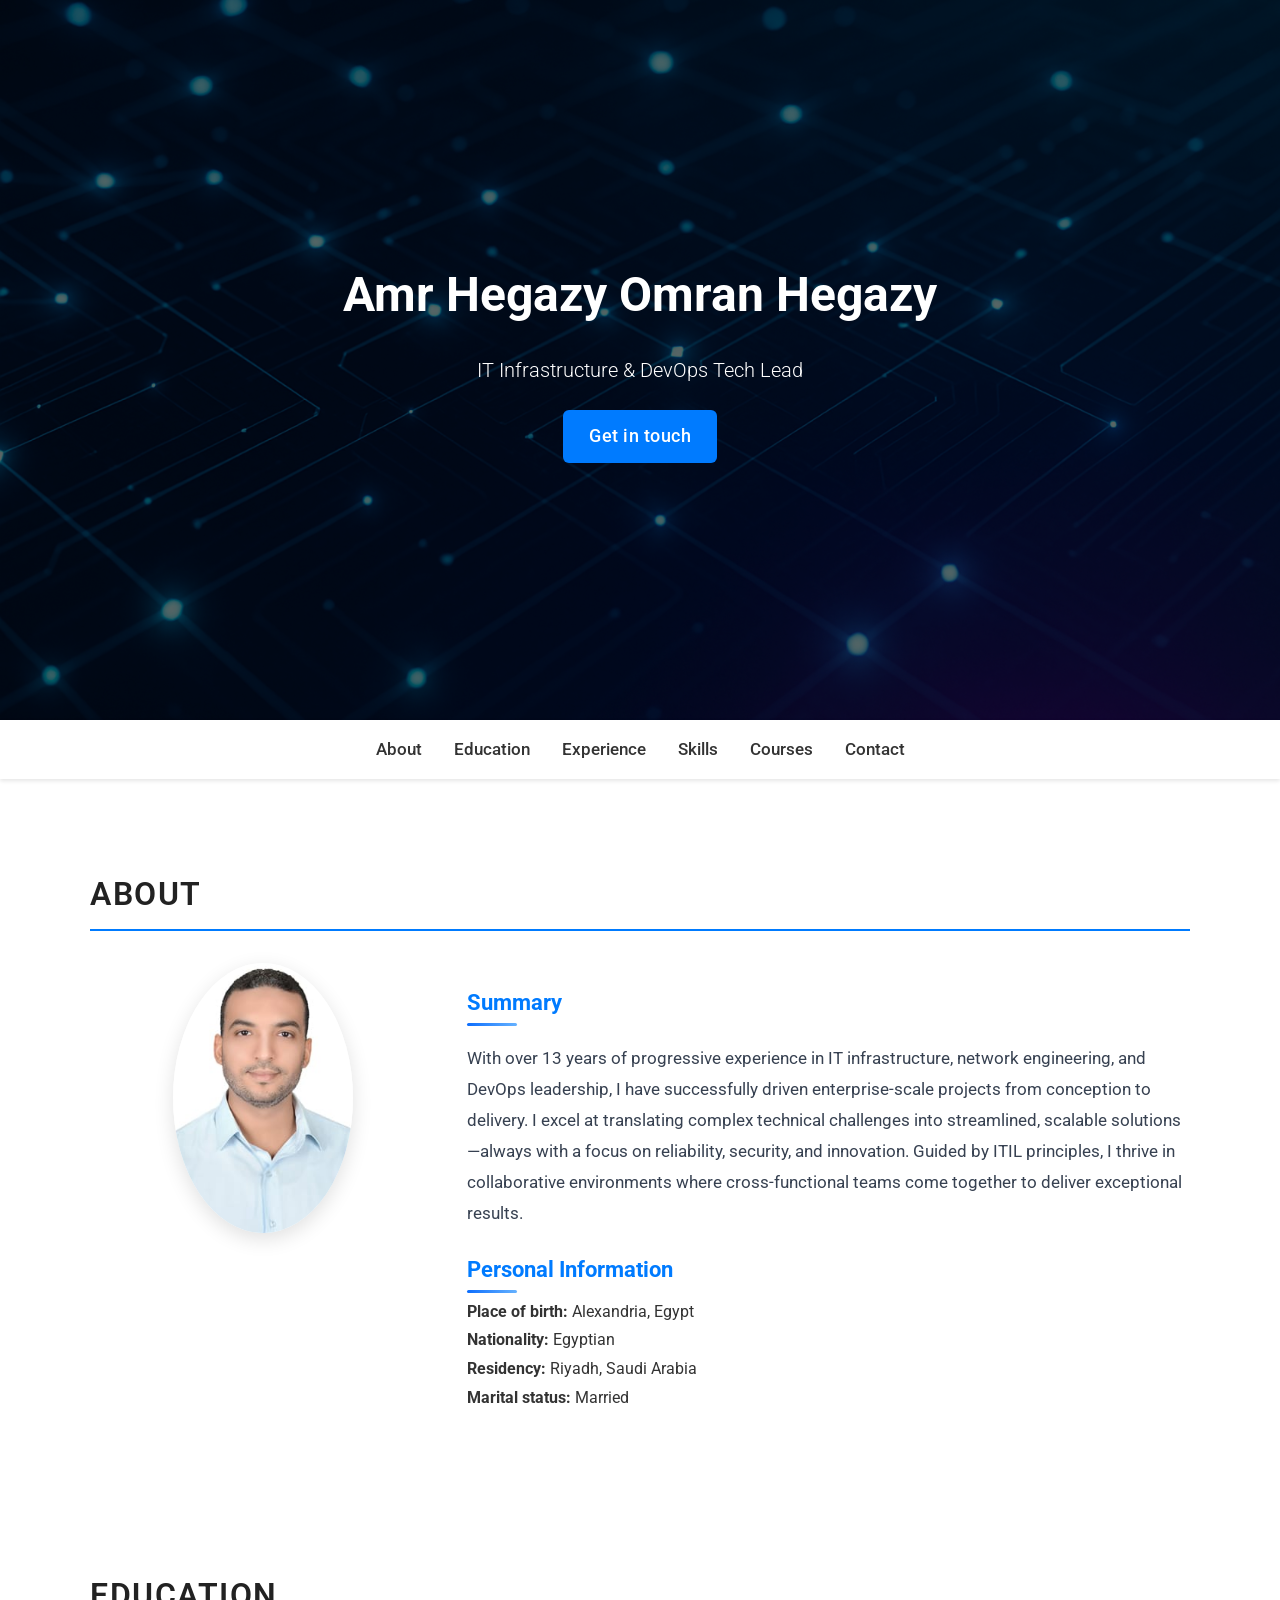
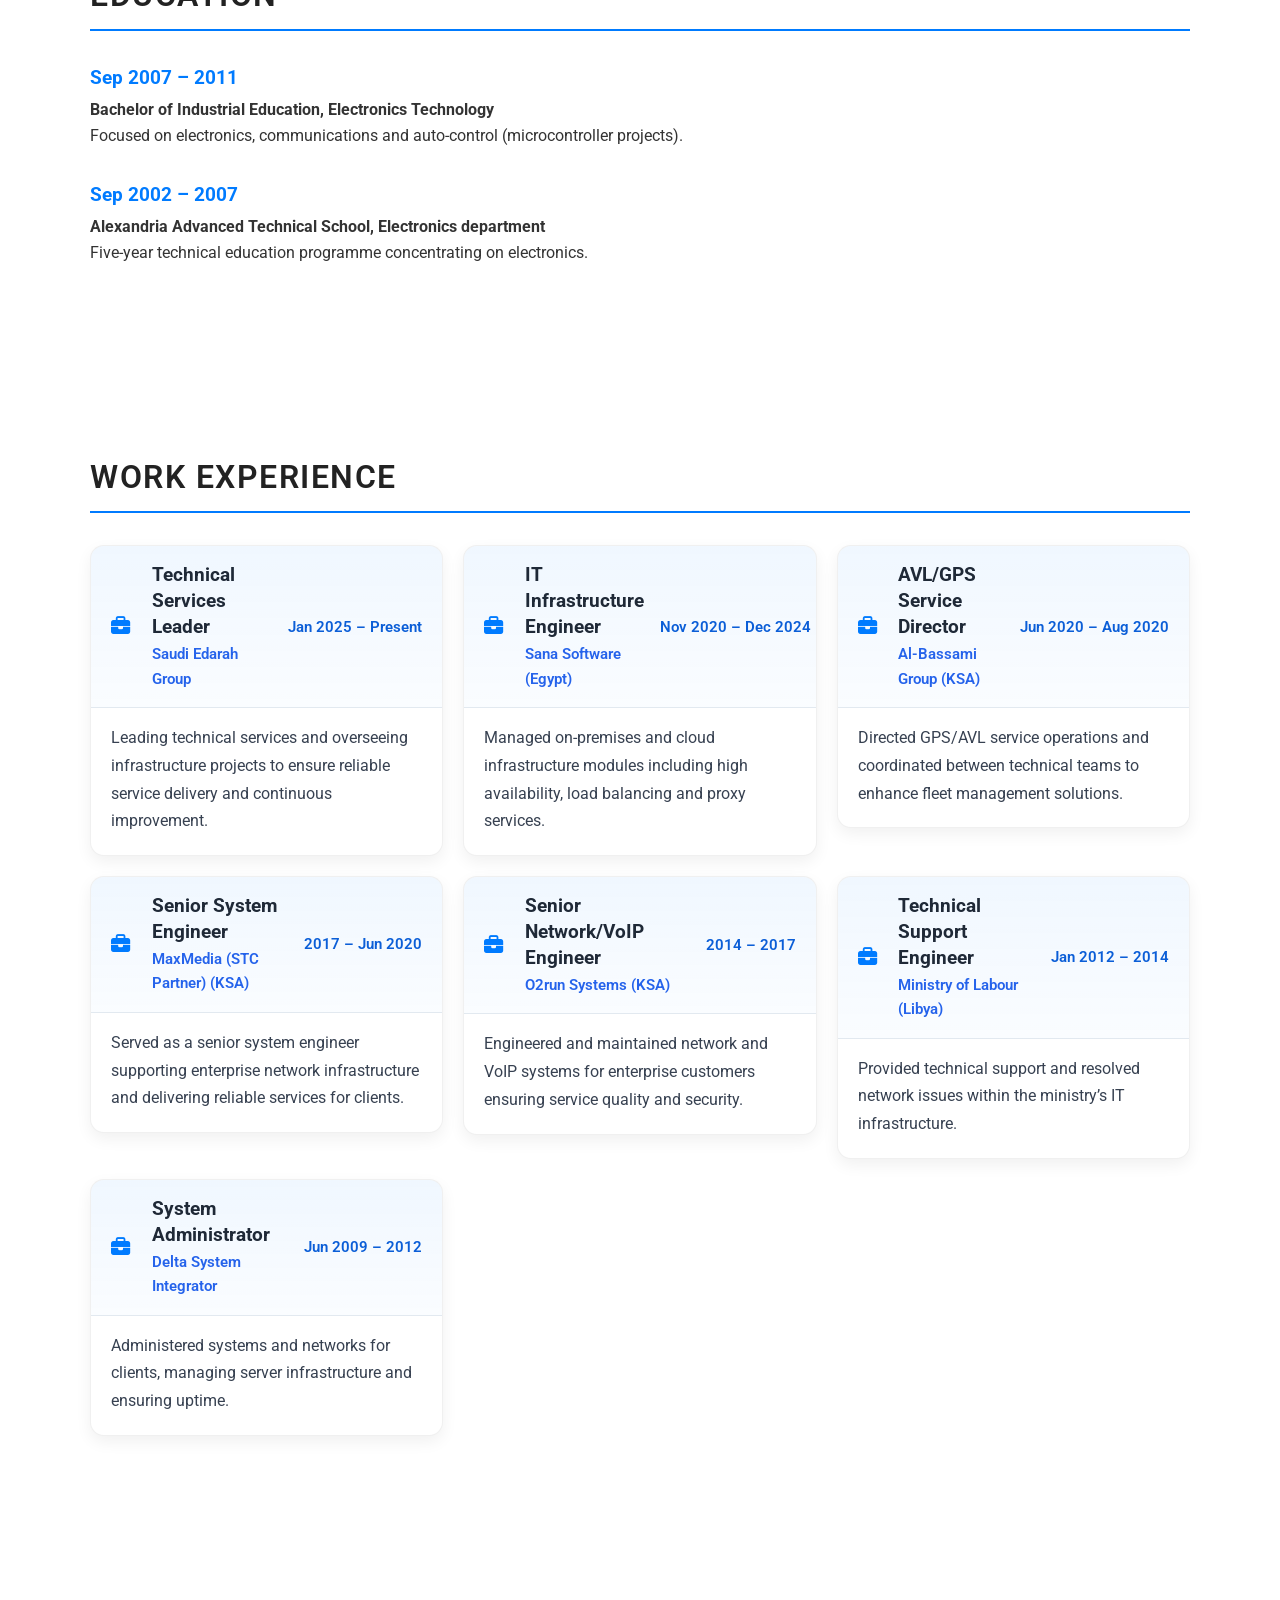
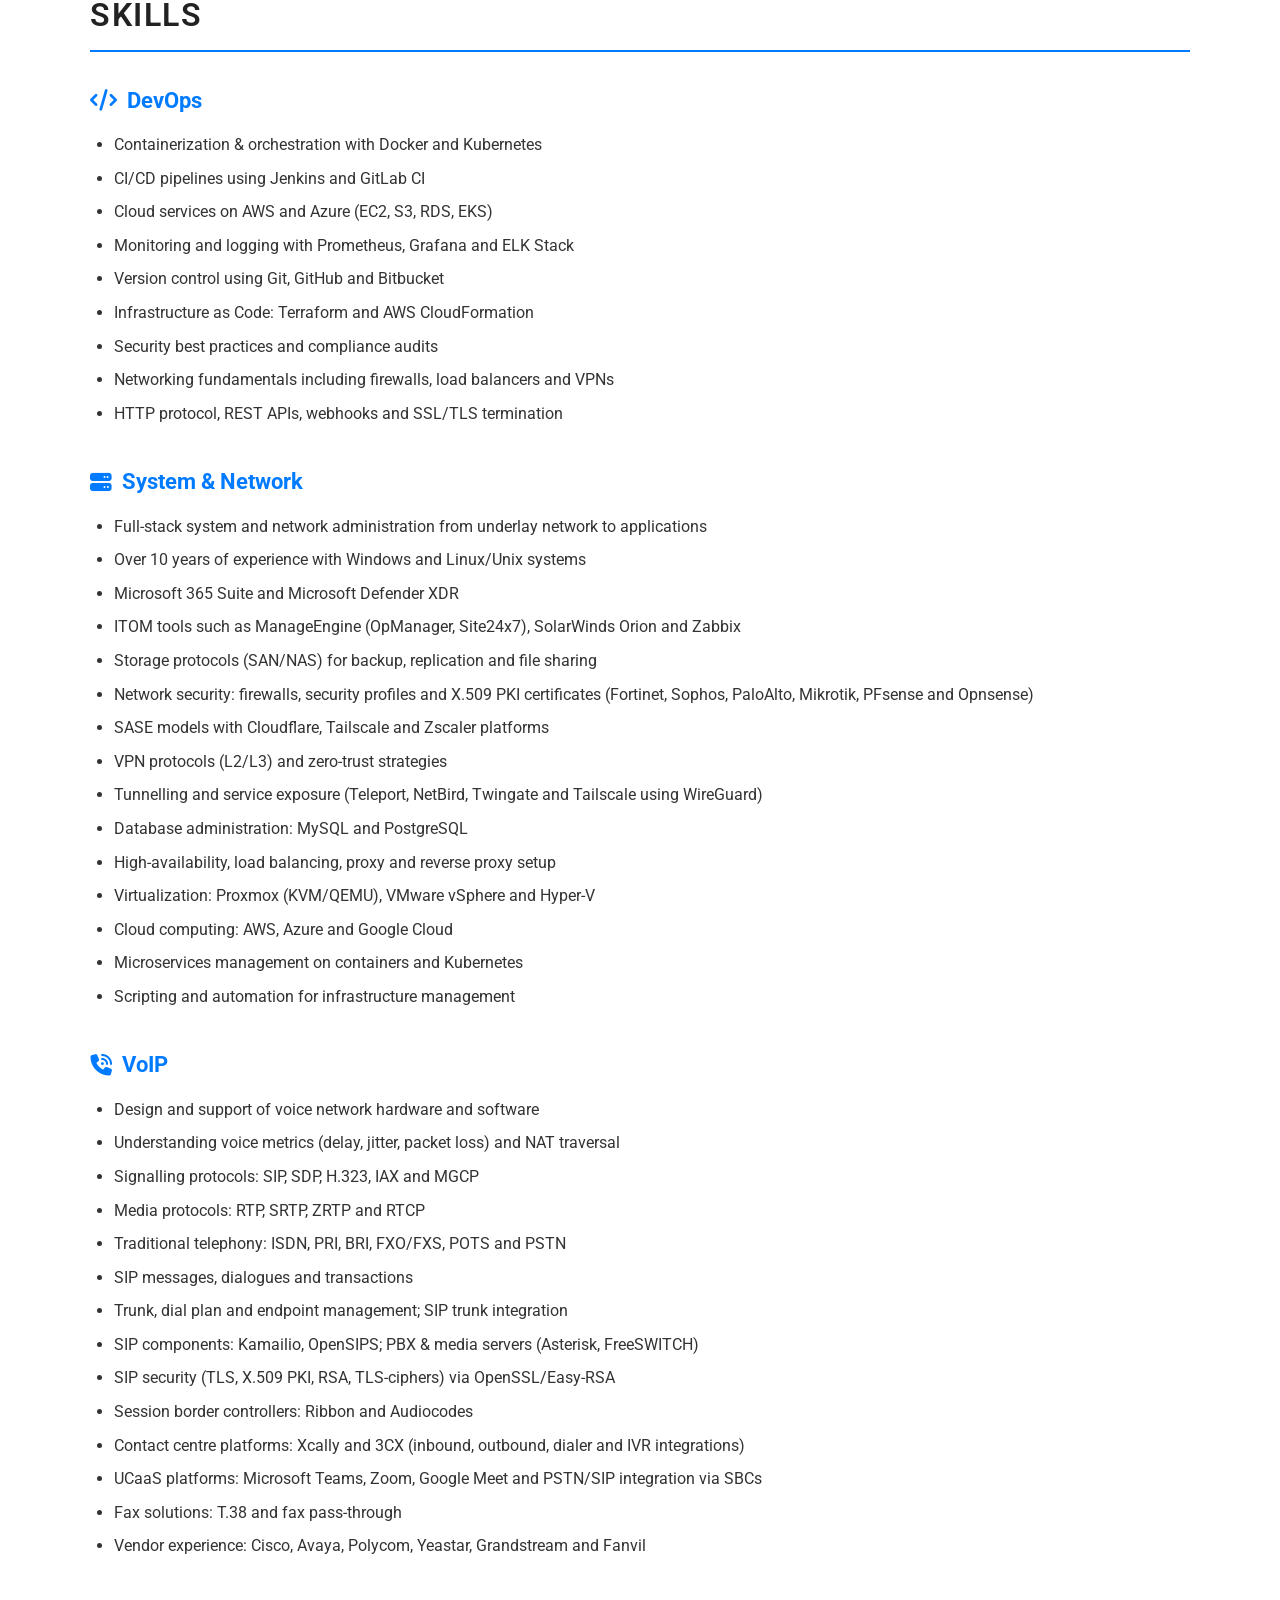
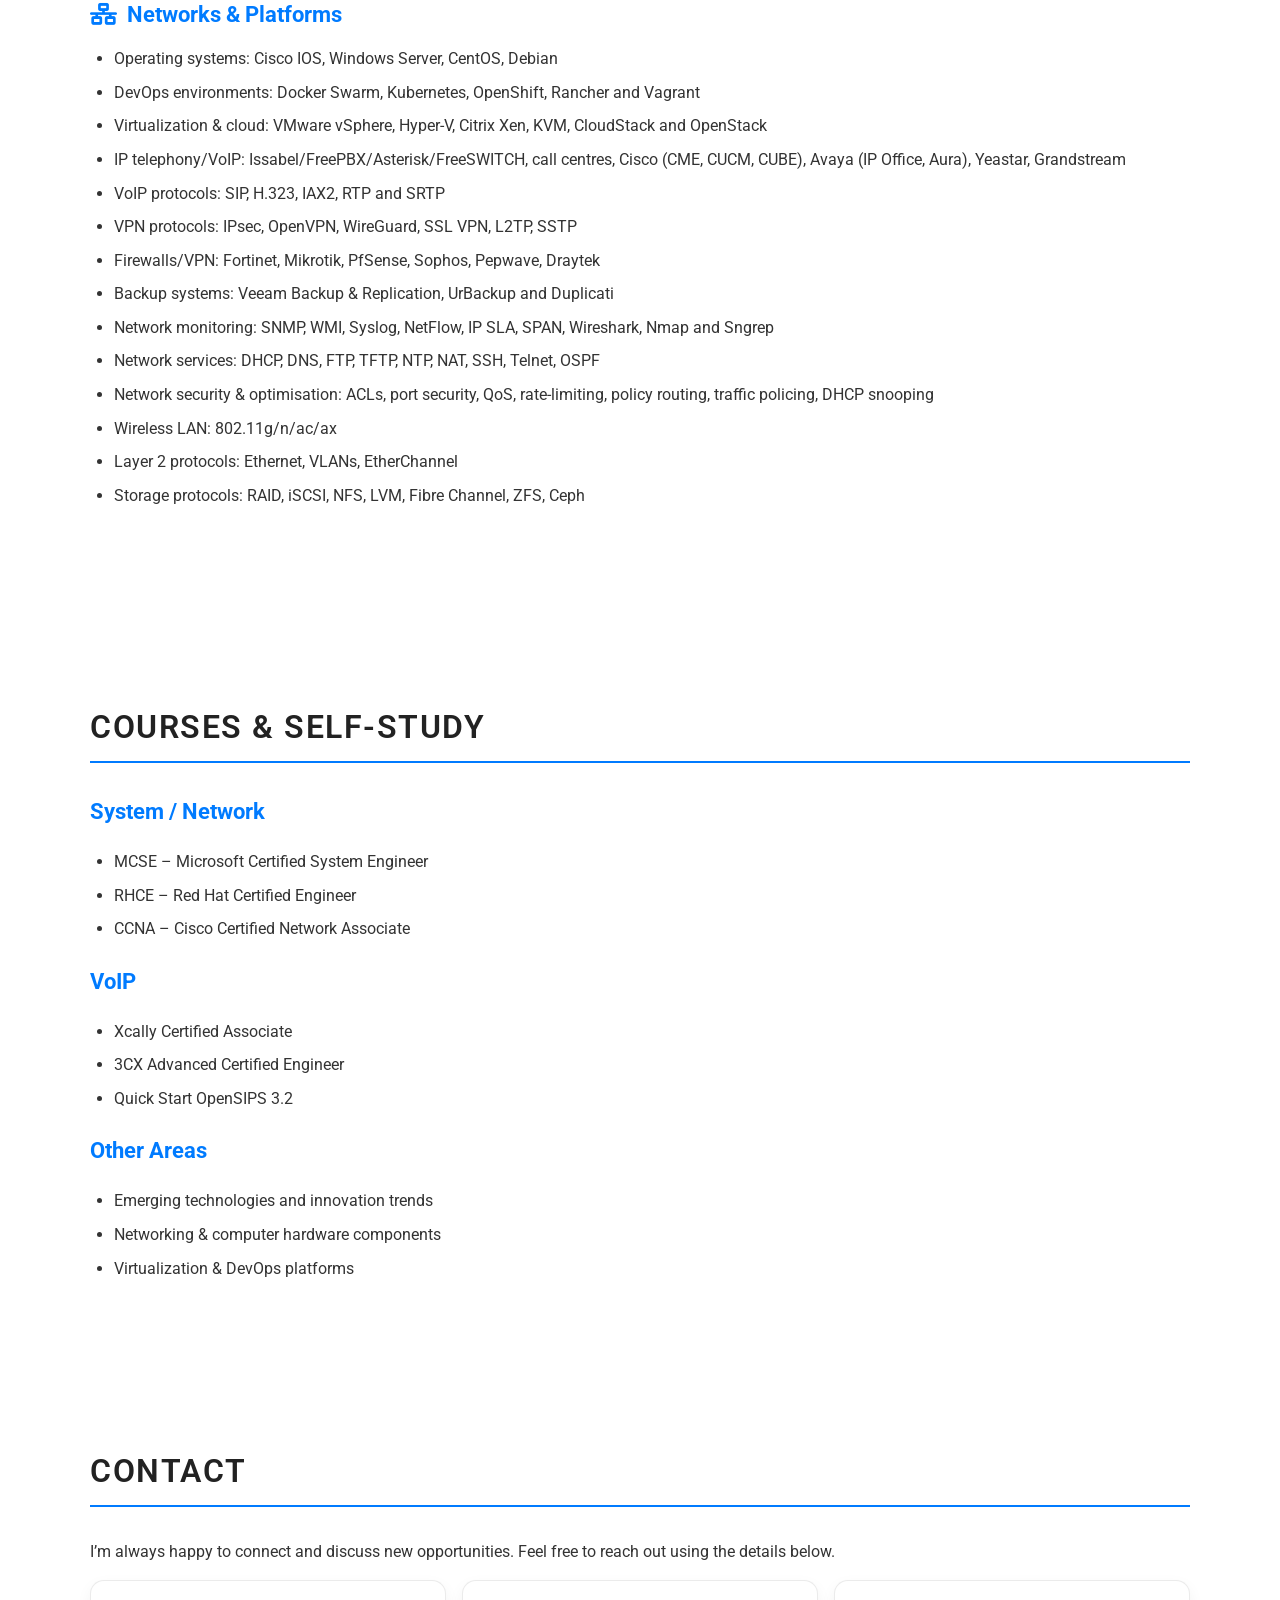
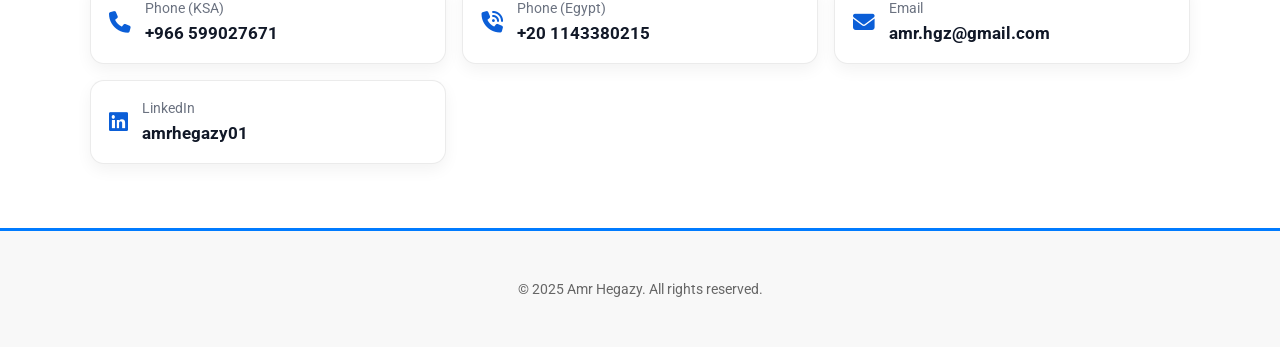
==== index.html @ 90049f01 "Add files via upload" ====
<!DOCTYPE html>

<html lang="en">
<head>
<meta charset="utf-8"/>
<meta content="width=device-width, initial-scale=1.0" name="viewport"/>
<!--
      This website was automatically generated from a CV.
      It attempts to present the same information in a clean, modern layout
      without removing any content. Feel free to adjust the CSS to suit
      your personal taste or brand colours.
    -->
<title>Amr Hegazy</title>
<!-- Google Fonts (optional) -->
<link href="https://fonts.googleapis.com/css2?family=Roboto:wght@300;400;500;700&amp;display=swap" rel="stylesheet"/>
<!-- Font Awesome icons -->
<link crossorigin="anonymous" href="https://cdnjs.cloudflare.com/ajax/libs/font-awesome/6.4.0/css/all.min.css" integrity="sha512-ku/++YnWw1Gf9UZcMFM8zXkOdkN9WA+ksu/jfyTPzXBMPBb5VkEPTwxctb50ftNynxtS1fJstvje0tTeV6jNkg==" referrerpolicy="no-referrer" rel="stylesheet"/>
<link href="css/style.css" rel="stylesheet"/>
<!-- Inline styles are included here for environments where external
         resources may not load correctly when opening the file directly in a
         browser. The styles are also provided in css/style.css so you can
         edit them separately. -->
<style>
/* Base Styles */
body {
  margin: 0;
  font-family: 'Roboto', sans-serif;
  line-height: 1.6;
  color: #333;
  background-color: #fff;
}

a {
  color: #007bff;
  text-decoration: none;
}

a:hover {
  text-decoration: underline;
}

/* Hero Section */
.hero {
  position: relative;
  height: 80vh;
  background-image: url('images/hero.png');
  background-size: cover;
  background-position: center;
  display: flex;
  align-items: center;
  justify-content: center;
  text-align: center;
  color: #fff;
}

.hero .overlay {
  position: absolute;
  top: 0;
  left: 0;
  width: 100%;
  height: 100%;
  background: rgba(0, 0, 0, 0.6);
  z-index: 1;
}

.hero-content {
  position: relative;
  z-index: 2;
  padding: 0 1rem;
}

.hero-content h1 {
  font-size: 3rem;
  margin: 0 0 0.5rem;
  font-weight: 700;
}

.hero-content .subtitle {
  font-size: 1.25rem;
  margin-bottom: 1.5rem;
  font-weight: 300;
}

.btn {
  display: inline-block;
  background-color: #007bff;
  color: #fff;
  padding: 0.8rem 1.6rem;
  border-radius: 4px;
  text-decoration: none;
  font-weight: 500;
  transition: background 0.3s ease;
}

.btn:hover {
  background-color: #0062cc;
}

/* Navigation Bar */
.navbar {
  position: sticky;
  top: 0;
  width: 100%;
  background-color: #fff;
  box-shadow: 0 2px 4px rgba(0, 0, 0, 0.1);
  z-index: 100;
}

.navbar ul {
  margin: 0;
  padding: 0;
  list-style: none;
  display: flex;
  justify-content: center;
}

.navbar li {
  margin: 0 1rem;
}

.navbar a {
  display: block;
  padding: 1rem 0;
  color: #333;
  font-weight: 500;
  transition: color 0.2s ease;
}

.navbar a:hover {
  color: #007bff;
}

/* Section Styling */
section {
  padding: 4rem 2rem;
  max-width: 1100px;
  margin: 0 auto;
}

section h2 {
  font-size: 2rem;
  margin-bottom: 1.5rem;
  font-weight: 600;
  color: #222;
}

/* About Section */
.about-grid {
  display: flex;
  flex-wrap: wrap;
  gap: 2rem;
}

.summary,
.personal-info {
  flex: 1;
  min-width: 260px;
}

.summary h3,
.personal-info h3 {
  font-size: 1.4rem;
  margin-bottom: 0.5rem;
  color: #007bff;
}

.info-list {
  list-style: none;
  padding: 0;
  margin: 0;
}

.info-list li {
  margin-bottom: 0.4rem;
  line-height: 1.4;
}

/* Education Section */
.education-entry {
  margin-bottom: 2rem;
}

.education-entry h3 {
  margin: 0;
  color: #007bff;
  font-size: 1.2rem;
}

.education-entry p {
  margin: 0.2rem 0 0;
}

/* Timeline Styling */
.timeline {
  position: relative;
  padding-left: 2.5rem;
}

.timeline::before {
  content: '';
  position: absolute;
  left: 1rem;
  top: 0;
  width: 2px;
  height: 100%;
  background-color: #007bff;
}

.timeline-item {
  position: relative;
  margin-bottom: 2.5rem;
  padding-left: 1.5rem;
}

.timeline-item::before {
  content: '';
  position: absolute;
  left: 0.5rem;
  top: 0.4rem;
  width: 0.8rem;
  height: 0.8rem;
  background-color: #fff;
  border: 2px solid #007bff;
  border-radius: 50%;
}

.timeline-item .date {
  font-weight: 600;
  color: #007bff;
  display: block;
  margin-bottom: 0.3rem;
}

.timeline-item h4 {
  margin: 0 0 0.2rem;
  font-size: 1.2rem;
  font-weight: 600;
}

.timeline-item p {
  margin: 0;
  font-size: 0.95rem;
  line-height: 1.5;
}

/* Skills Section */
.skill-category {
  margin-bottom: 2.5rem;
}

.skill-category h3 {
  font-size: 1.35rem;
  color: #007bff;
  margin-bottom: 0.5rem;
  display: flex;
  align-items: center;
}

.skill-category h3 i {
  margin-right: 0.6rem;
}

.skill-category ul {
  list-style: disc;
  margin-left: 1.5rem;
  padding: 0;
}

.skill-category ul li {
  margin-bottom: 0.5rem;
  line-height: 1.4;
}

/* Courses Section */
.courses-list h3 {
  margin-top: 1.5rem;
  font-size: 1.35rem;
  color: #007bff;
}

.courses-list ul {
  list-style: disc;
  margin-left: 1.5rem;
  padding: 0;
  margin-bottom: 0;
}

.courses-list ul li {
  margin-bottom: 0.4rem;
  line-height: 1.4;
}

/* Contact Section */
.contact-list {
  list-style: none;
  padding: 0;
  margin: 1rem 0;
}

.contact-list li {
  margin-bottom: 0.7rem;
  font-size: 1.05rem;
  display: flex;
  align-items: center;
}

/* Contact icons */
.contact-list .icon {
  color: #007bff;
  margin-right: 0.6rem;
  font-size: 1.2rem;
}

.contact-list a {
  margin-right: 0.3rem;
}

/* Footer */
.footer {
  background-color: #f8f8f8;
  text-align: center;
  padding: 2rem 1rem;
  font-size: 0.9rem;
  color: #666;
}

/* Responsive Queries */
@media (max-width: 992px) {
  .hero-content h1 {
    font-size: 2.5rem;
  }
  .hero-content .subtitle {
    font-size: 1.1rem;
  }
}

@media (max-width: 768px) {
  .hero {
    height: 70vh;
  }
  .hero-content h1 {
    font-size: 2rem;
  }
  .hero-content .subtitle {
    font-size: 0.95rem;
  }
  .navbar ul {
    flex-wrap: wrap;
  }
  .navbar li {
    margin: 0.5rem;
  }
  section {
    padding: 3rem 1.5rem;
  }
  .timeline::before {
    left: 0.8rem;
  }
  .timeline-item {
    padding-left: 1rem;
  }
  .timeline-item::before {
    left: -0.2rem;
  }
}
    </style>
<style>
/* Enhanced Formatting */
section h2 {
    text-transform: uppercase;
    letter-spacing: 1.5px;
    border-bottom: 2px solid #007bff;
    padding-bottom: 0.5rem;
    margin-bottom: 2rem;
}

.timeline-item {
    background: #f9f9f9;
    padding: 1rem;
    border-radius: 8px;
    box-shadow: 0 2px 5px rgba(0,0,0,0.05);
}

.skill-category ul li,
.courses-list ul li {
    margin-bottom: 0.7rem;
}

.summary p {
    font-size: 1.05rem;
    line-height: 1.8;
}

.contact-list li {
    background: #f1f8ff;
    padding: 0.6rem;
    border-radius: 5px;
}

footer.footer {
    border-top: 3px solid #007bff;
}

.btn {
    font-size: 1.1rem;
    letter-spacing: 0.5px;
    border-radius: 6px;
}

.navbar a {
    font-size: 1.05rem;
}
</style><style>
/* ===== Work Experience: Redesigned ===== */
.exp-grid{
  display:grid;
  grid-template-columns: repeat(12, 1fr);
  gap: 1.25rem;
  align-items: start;
}
.exp-card{
  grid-column: span 12;
  background: #ffffff;
  border: 1px solid rgba(0,0,0,0.06);
  border-radius: 14px;
  box-shadow: 0 6px 16px rgba(0,0,0,0.06);
  overflow: hidden;
  transition: transform .2s ease, box-shadow .2s ease, border-color .2s ease;
}
.exp-card:hover{
  transform: translateY(-2px);
  box-shadow: 0 10px 22px rgba(0,0,0,0.08);
  border-color: rgba(0,123,255,0.35);
}
.exp-header{
  display:flex;
  align-items:center;
  justify-content: space-between;
  padding: 1rem 1.25rem;
  background: linear-gradient(180deg, rgba(0,123,255,0.06), rgba(0,123,255,0.02));
  border-bottom: 1px solid rgba(0,0,0,0.06);
}
.exp-icon{
  margin-right: .85rem;
  font-size: 1.2rem;
  color: #007bff;
}
.exp-title-wrap{
  display:flex;
  flex-direction:column;
  gap:.15rem;
  flex:1;
  margin-left:.5rem;
}
.exp-title{
  margin:0;
  font-size: 1.2rem;
  line-height: 1.35;
  font-weight: 700;
  color:#1f2937;
}
.exp-company{
  font-size:.95rem;
  color:#2563eb;
  font-weight:600;
}
.exp-date{
  font-size:.95rem;
  font-weight:600;
  color:#0b5ed7;
  white-space: nowrap;
  margin-left: 1rem;
}
.exp-body{
  padding: 1rem 1.25rem 1.25rem;
}
.exp-body p{
  margin:0;
  color:#374151;
  line-height:1.7;
  font-size: 1.02rem;
}

/* Responsive layout */
@media (min-width: 720px){
  .exp-card{ grid-column: span 6; }
}
@media (min-width: 1100px){
  .exp-card{ grid-column: span 4; }
}
</style><style>
/* ===== Contact: Enhanced ===== */
.contact-grid{
  display:grid;
  grid-template-columns: repeat(12, 1fr);
  gap: 1rem;
  margin-top: 1rem;
}
.contact-card{
  grid-column: span 12;
  display:flex;
  align-items:center;
  gap: .9rem;
  padding: 1rem 1.1rem;
  background:#ffffff;
  border:1px solid rgba(0,0,0,0.08);
  border-radius: 14px;
  text-decoration:none;
  box-shadow: 0 6px 16px rgba(0,0,0,0.05);
  transition: transform .15s ease, box-shadow .15s ease, border-color .15s ease;
}
.contact-card:hover{
  transform: translateY(-2px);
  border-color: rgba(0,123,255,0.35);
  box-shadow: 0 10px 24px rgba(0,0,0,0.08);
}
.contact-icon{
  font-size: 1.35rem;
  color:#0b5ed7;
}
.contact-meta .label{
  font-size:.9rem;
  color:#6b7280;
}
.contact-meta .value{
  font-weight:700;
  font-size:1.05rem;
  color:#111827;
}
.contact-actions{
  display:flex;
  flex-wrap:wrap;
  gap:.6rem;
  margin-top: 1rem;
}
.btn.outline{
  background:#fff;
  color:#0b5ed7;
  border: 1px solid #0b5ed7;
}
.toast{
  position: fixed;
  left: 50%;
  bottom: 24px;
  transform: translateX(-50%) translateY(20px);
  background: #111827;
  color:#fff;
  padding: .6rem .9rem;
  border-radius: 10px;
  font-size: .95rem;
  opacity: 0;
  pointer-events: none;
  transition: opacity .2s ease, transform .2s ease;
  box-shadow: 0 10px 30px rgba(0,0,0,0.25);
  z-index: 1000;
}
.toast.show{
  opacity: 1;
  transform: translateX(-50%) translateY(0);
}
@media (min-width: 720px){
  .contact-card{ grid-column: span 6; }
}
@media (min-width: 1100px){
  .contact-card{ grid-column: span 4; }
}
</style><style>
/* ===== About: Enhanced ===== */
#about .about-grid{
  display: grid;
  grid-template-columns: repeat(12, 1fr);
  gap: 2rem;
  align-items: start;
}
#about .about-photo{
  grid-column: span 12;
  max-width: 280px;
  width: 100%;
  border-radius: 50%;
  box-shadow: 0 8px 24px rgba(0,0,0,0.1);
  justify-self: center;
}
#about .summary{
  grid-column: span 12;
}
#about .personal-info{
  grid-column: span 12;
}
#about .summary p{
  font-size: 1.08rem;
  line-height: 1.8;
  color: #374151;
}
#about h3{
  position: relative;
  padding-bottom: 0.3rem;
}
#about h3::after{
  content: '';
  position: absolute;
  left: 0;
  bottom: 0;
  width: 50px;
  height: 3px;
  background: linear-gradient(90deg, #0d6efd, #66b2ff);
  border-radius: 2px;
}
@media(min-width: 768px){
  #about .about-photo{ grid-column: span 4; }
  #about .summary{ grid-column: span 8; }
  #about .personal-info{ grid-column: span 8; }
}
</style><style>
#about .about-photo {
    max-width: 180px;
    width: 100%;
    height: auto;
    border-radius: 50%;
    box-shadow: 0 6px 20px rgba(0,0,0,0.12);
    justify-self: center;
}
</style></head>
  <!-- Responsive override styles for mobile devices -->
  <style>
    @media (max-width: 600px) {
      /* Reduce hero height and scale typography */
      .hero {
        height: 60vh;
      }
      .hero-content h1 {
        font-size: 2rem;
      }
      .hero-content .subtitle {
        font-size: 1rem;
      }
      /* Allow navigation items to wrap */
      .navbar ul {
        flex-wrap: wrap;
      }
      .navbar li {
        margin: 0.5rem;
      }
      /* Compact section padding */
      section {
        padding: 2rem 1rem;
      }
      /* Stack work experience cards */
      .exp-grid {
        grid-template-columns: 1fr;
      }
      /* Stack contact card content */
      .contact-card {
        flex-direction: column;
        align-items: flex-start;
        gap: 0.5rem;
      }
      .contact-meta .value {
        font-size: 1rem;
      }
      /* Smaller about photo */
      #about .about-photo {
        max-width: 140px;
        margin-bottom: 1rem;
      }
    }
  </style>
</head>
<body>
<header class="hero">
<div class="overlay"></div>
<div class="hero-content">
<h1>Amr Hegazy Omran Hegazy</h1>
<p class="subtitle">
          IT Infrastructure &amp; DevOps Tech Lead
        </p>
<a class="btn" href="#contact">Get in touch</a>
</div>
</header>
<nav class="navbar">
<ul>
<li><a href="#about">About</a></li>
<li><a href="#education">Education</a></li>
<li><a href="#experience">Experience</a></li>
<li><a href="#skills">Skills</a></li>
<li><a href="#courses">Courses</a></li>
<li><a href="#contact">Contact</a></li>
</ul>
</nav>
<!-- About Section -->
<section id="about">
<h2>About</h2>
<div class="about-grid"><img alt="Amr Hegazy portrait" class="about-photo" src="images/profile.jpg"/>
<div class="summary">
<h3>Summary</h3>
<p>With over 13 years of progressive experience in IT infrastructure, network engineering, and DevOps leadership, I have successfully driven enterprise-scale projects from conception to delivery. I excel at translating complex technical challenges into streamlined, scalable solutions—always with a focus on reliability, security, and innovation. Guided by ITIL principles, I thrive in collaborative environments where cross-functional teams come together to deliver exceptional results.</p>
<div class="personal-info">
<h3>Personal Information</h3>
<ul class="info-list">
<li><strong>Place of birth:</strong> Alexandria, Egypt</li>
<li><strong>Nationality:</strong> Egyptian</li>
<li><strong>Residency:</strong> Riyadh, Saudi Arabia</li>
<li><strong>Marital status:</strong> Married</li>
</ul>
</div></div>

</div>
</section>
<!-- Education Section -->
<section id="education">
<h2>Education</h2>
<div class="education-entry">
<h3>Sep 2007 – 2011</h3>
<p>
<strong>Bachelor of Industrial Education, Electronics Technology</strong><br/>
          Focused on electronics, communications and auto‑control
          (microcontroller projects).
        </p>
</div>
<div class="education-entry">
<h3>Sep 2002 – 2007</h3>
<p>
<strong>Alexandria Advanced Technical School, Electronics department</strong><br/>
          Five‑year technical education programme concentrating on
          electronics.
        </p>
</div>
</section>
<!-- Experience Section -->
<section id="experience">
<h2>Work Experience</h2>
<div class="exp-grid"><article class="exp-card"><header class="exp-header"><i class="fa-solid fa-briefcase exp-icon"></i><div class="exp-title-wrap"><h3 class="exp-title">Technical Services Leader</h3><div class="exp-company">Saudi Edarah Group</div></div><span class="exp-date">Jan 2025 – Present</span></header><div class="exp-body"><p>Leading technical services and overseeing infrastructure
            projects to ensure reliable service delivery and continuous
            improvement.</p></div></article><article class="exp-card"><header class="exp-header"><i class="fa-solid fa-briefcase exp-icon"></i><div class="exp-title-wrap"><h3 class="exp-title">IT Infrastructure Engineer</h3><div class="exp-company">Sana Software (Egypt)</div></div><span class="exp-date">Nov 2020 – Dec 2024</span></header><div class="exp-body"><p>Managed on‑premises and cloud infrastructure modules including
            high availability, load balancing and proxy services.</p></div></article><article class="exp-card"><header class="exp-header"><i class="fa-solid fa-briefcase exp-icon"></i><div class="exp-title-wrap"><h3 class="exp-title">AVL/GPS Service Director</h3><div class="exp-company">Al‑Bassami Group (KSA)</div></div><span class="exp-date">Jun 2020 – Aug 2020</span></header><div class="exp-body"><p>Directed GPS/AVL service operations and coordinated between
            technical teams to enhance fleet management solutions.</p></div></article><article class="exp-card"><header class="exp-header"><i class="fa-solid fa-briefcase exp-icon"></i><div class="exp-title-wrap"><h3 class="exp-title">Senior System Engineer</h3><div class="exp-company">MaxMedia (STC Partner) (KSA)</div></div><span class="exp-date">2017 – Jun 2020</span></header><div class="exp-body"><p>Served as a senior system engineer supporting enterprise
            network infrastructure and delivering reliable services for
            clients.</p></div></article><article class="exp-card"><header class="exp-header"><i class="fa-solid fa-briefcase exp-icon"></i><div class="exp-title-wrap"><h3 class="exp-title">Senior Network/VoIP Engineer</h3><div class="exp-company">O2run Systems (KSA)</div></div><span class="exp-date">2014 – 2017</span></header><div class="exp-body"><p>Engineered and maintained network and VoIP systems for
            enterprise customers ensuring service quality and security.</p></div></article><article class="exp-card"><header class="exp-header"><i class="fa-solid fa-briefcase exp-icon"></i><div class="exp-title-wrap"><h3 class="exp-title">Technical Support Engineer</h3><div class="exp-company">Ministry of Labour (Libya)</div></div><span class="exp-date">Jan 2012 – 2014</span></header><div class="exp-body"><p>Provided technical support and resolved network issues within
            the ministry’s IT infrastructure.</p></div></article><article class="exp-card"><header class="exp-header"><i class="fa-solid fa-briefcase exp-icon"></i><div class="exp-title-wrap"><h3 class="exp-title">System Administrator</h3><div class="exp-company">Delta System Integrator</div></div><span class="exp-date">Jun 2009 – 2012</span></header><div class="exp-body"><p>Administered systems and networks for clients, managing server
            infrastructure and ensuring uptime.</p></div></article></div>
</section>
<!-- Skills Section -->
<section id="skills">
<h2>Skills</h2>
<div class="skill-category">
<h3><i class="fas fa-code"></i> DevOps</h3>
<ul>
<li>Containerization &amp; orchestration with Docker and Kubernetes</li>
<li>CI/CD pipelines using Jenkins and GitLab CI</li>
<li>Cloud services on AWS and Azure (EC2, S3, RDS, EKS)</li>
<li>Monitoring and logging with Prometheus, Grafana and ELK Stack</li>
<li>Version control using Git, GitHub and Bitbucket</li>
<li>Infrastructure as Code: Terraform and AWS CloudFormation</li>
<li>Security best practices and compliance audits</li>
<li>Networking fundamentals including firewalls, load balancers and VPNs</li>
<li>HTTP protocol, REST APIs, webhooks and SSL/TLS termination</li>
</ul>
</div>
<div class="skill-category">
<h3><i class="fas fa-server"></i> System &amp; Network</h3>
<ul>
<li>Full‑stack system and network administration from underlay network to
            applications</li>
<li>Over 10 years of experience with Windows and Linux/Unix systems</li>
<li>Microsoft 365 Suite and Microsoft Defender XDR</li>
<li>ITOM tools such as ManageEngine (OpManager, Site24x7), SolarWinds
            Orion and Zabbix</li>
<li>Storage protocols (SAN/NAS) for backup, replication and file sharing</li>
<li>Network security: firewalls, security profiles and X.509 PKI certificates
            (Fortinet, Sophos, PaloAlto, Mikrotik, PFsense and Opnsense)</li>
<li>SASE models with Cloudflare, Tailscale and Zscaler platforms</li>
<li>VPN protocols (L2/L3) and zero‑trust strategies</li>
<li>Tunnelling and service exposure (Teleport, NetBird, Twingate and
            Tailscale using WireGuard)</li>
<li>Database administration: MySQL and PostgreSQL</li>
<li>High‑availability, load balancing, proxy and reverse proxy setup</li>
<li>Virtualization: Proxmox (KVM/QEMU), VMware vSphere and Hyper‑V</li>
<li>Cloud computing: AWS, Azure and Google Cloud</li>
<li>Microservices management on containers and Kubernetes</li>
<li>Scripting and automation for infrastructure management</li>
</ul>
</div>
<div class="skill-category">
<h3><i class="fas fa-phone-volume"></i> VoIP</h3>
<ul>
<li>Design and support of voice network hardware and software</li>
<li>Understanding voice metrics (delay, jitter, packet loss) and NAT
            traversal</li>
<li>Signalling protocols: SIP, SDP, H.323, IAX and MGCP</li>
<li>Media protocols: RTP, SRTP, ZRTP and RTCP</li>
<li>Traditional telephony: ISDN, PRI, BRI, FXO/FXS, POTS and PSTN</li>
<li>SIP messages, dialogues and transactions</li>
<li>Trunk, dial plan and endpoint management; SIP trunk integration</li>
<li>SIP components: Kamailio, OpenSIPS; PBX &amp; media servers (Asterisk,
            FreeSWITCH)</li>
<li>SIP security (TLS, X.509 PKI, RSA, TLS‑ciphers) via OpenSSL/Easy‑RSA</li>
<li>Session border controllers: Ribbon and Audiocodes</li>
<li>Contact centre platforms: Xcally and 3CX (inbound, outbound,
            dialer and IVR integrations)</li>
<li>UCaaS platforms: Microsoft Teams, Zoom, Google Meet and PSTN/SIP
            integration via SBCs</li>
<li>Fax solutions: T.38 and fax pass‑through</li>
<li>Vendor experience: Cisco, Avaya, Polycom, Yeastar, Grandstream
            and Fanvil</li>
</ul>
</div>
<div class="skill-category">
<h3><i class="fas fa-network-wired"></i> Networks &amp; Platforms</h3>
<ul>
<li>Operating systems: Cisco IOS, Windows Server, CentOS, Debian</li>
<li>DevOps environments: Docker Swarm, Kubernetes, OpenShift,
            Rancher and Vagrant</li>
<li>Virtualization &amp; cloud: VMware vSphere, Hyper‑V, Citrix Xen,
            KVM, CloudStack and OpenStack</li>
<li>IP telephony/VoIP: Issabel/FreePBX/Asterisk/FreeSWITCH, call centres,
            Cisco (CME, CUCM, CUBE), Avaya (IP Office, Aura), Yeastar,
            Grandstream</li>
<li>VoIP protocols: SIP, H.323, IAX2, RTP and SRTP</li>
<li>VPN protocols: IPsec, OpenVPN, WireGuard, SSL VPN, L2TP, SSTP</li>
<li>Firewalls/VPN: Fortinet, Mikrotik, PfSense, Sophos, Pepwave,
            Draytek</li>
<li>Backup systems: Veeam Backup &amp; Replication, UrBackup and Duplicati</li>
<li>Network monitoring: SNMP, WMI, Syslog, NetFlow, IP SLA, SPAN,
            Wireshark, Nmap and Sngrep</li>
<li>Network services: DHCP, DNS, FTP, TFTP, NTP, NAT, SSH, Telnet,
            OSPF</li>
<li>Network security &amp; optimisation: ACLs, port security, QoS,
            rate‑limiting, policy routing, traffic policing, DHCP snooping</li>
<li>Wireless LAN: 802.11g/n/ac/ax</li>
<li>Layer 2 protocols: Ethernet, VLANs, EtherChannel</li>
<li>Storage protocols: RAID, iSCSI, NFS, LVM, Fibre Channel, ZFS,
            Ceph</li>
</ul>
</div>
</section>
<!-- Courses Section -->
<section id="courses">
<h2>Courses &amp; Self‑Study</h2>
<div class="courses-list">
<h3>System / Network</h3>
<ul>
<li>MCSE – Microsoft Certified System Engineer</li>
<li>RHCE – Red Hat Certified Engineer</li>
<li>CCNA – Cisco Certified Network Associate</li>
</ul>
<h3>VoIP</h3>
<ul>
<li>Xcally Certified Associate</li>
<li>3CX Advanced Certified Engineer</li>
<li>Quick Start OpenSIPS 3.2</li>
</ul>
<h3>Other Areas</h3>
<ul>
<li>Emerging technologies and innovation trends</li>
<li>Networking &amp; computer hardware components</li>
<li>Virtualization &amp; DevOps platforms</li>
</ul>
</div>
</section>
<!-- Contact Section -->
<section id="contact"><h2>Contact</h2><p>
        I’m always happy to connect and discuss new opportunities. Feel free
        to reach out using the details below.
      </p><div class="contact-grid"><a aria-label="Call KSA number" class="contact-card" href="tel:+966599027671"><i class="fa-solid fa-phone contact-icon"></i><div class="contact-meta"><div class="label">Phone (KSA)</div><div class="value">+966 599027671</div></div></a><a aria-label="Call Egypt number" class="contact-card" href="tel:+201143380215"><i class="fa-solid fa-phone-volume contact-icon"></i><div class="contact-meta"><div class="label">Phone (Egypt)</div><div class="value">+20 1143380215</div></div></a><a aria-label="Send email" class="contact-card" href="mailto:amr.hgz@gmail.com"><i class="fa-solid fa-envelope contact-icon"></i><div class="contact-meta"><div class="label">Email</div><div class="value">amr.hgz@gmail.com</div></div></a><a aria-label="View LinkedIn profile" class="contact-card" href="https://www.linkedin.com/in/amrhegazy01" rel="noopener" target="_blank"><i class="fa-brands fa-linkedin contact-icon"></i><div class="contact-meta"><div class="label">LinkedIn</div><div class="value">amrhegazy01</div></div></a></div><div class="toast" id="copyToast">Copied to clipboard</div></section>
<footer class="footer">
<p>© 2025 Amr Hegazy. All rights reserved.</p>
</footer>
<script>
document.addEventListener('DOMContentLoaded', function(){
  const buttons = document.querySelectorAll('.copy-btn');
  const toast = document.getElementById('copyToast');
  async function copy(text){
    try{
      await navigator.clipboard.writeText(text);
      toast.classList.add('show');
      setTimeout(()=> toast.classList.remove('show'), 1400);
    }catch(e){
      alert('Copy failed. Please copy manually: ' + text);
    }
  }
  buttons.forEach(b => b.addEventListener('click', () => copy(b.dataset.copy)));
});
</script>
</body>
</html>
---- css/style.css ----
/*
 * Stylesheet for the generated CV website.
 * The colour palette uses blue accents to complement the header image.
 * Adjust variables below to customise primary colours and spacing.
 */

/* Base Styles */
body {
  margin: 0;
  font-family: 'Roboto', sans-serif;
  line-height: 1.6;
  color: #333;
  background-color: #fff;
}

a {
  color: #007bff;
  text-decoration: none;
}

a:hover {
  text-decoration: underline;
}

/* Hero Section */
.hero {
  position: relative;
  height: 80vh;
  background-image: url('../images/hero.png');
  background-size: cover;
  background-position: center;
  display: flex;
  align-items: center;
  justify-content: center;
  text-align: center;
  color: #fff;
}

.hero .overlay {
  position: absolute;
  top: 0;
  left: 0;
  width: 100%;
  height: 100%;
  background: rgba(0, 0, 0, 0.6);
  z-index: 1;
}

.hero-content {
  position: relative;
  z-index: 2;
  padding: 0 1rem;
}

.hero-content h1 {
  font-size: 3rem;
  margin: 0 0 0.5rem;
  font-weight: 700;
}

.hero-content .subtitle {
  font-size: 1.25rem;
  margin-bottom: 1.5rem;
  font-weight: 300;
}

.btn {
  display: inline-block;
  background-color: #007bff;
  color: #fff;
  padding: 0.8rem 1.6rem;
  border-radius: 4px;
  text-decoration: none;
  font-weight: 500;
  transition: background 0.3s ease;
}

.btn:hover {
  background-color: #0062cc;
}

/* Navigation Bar */
.navbar {
  position: sticky;
  top: 0;
  width: 100%;
  background-color: #fff;
  box-shadow: 0 2px 4px rgba(0, 0, 0, 0.1);
  z-index: 100;
}

.navbar ul {
  margin: 0;
  padding: 0;
  list-style: none;
  display: flex;
  justify-content: center;
}

.navbar li {
  margin: 0 1rem;
}

.navbar a {
  display: block;
  padding: 1rem 0;
  color: #333;
  font-weight: 500;
  transition: color 0.2s ease;
}

.navbar a:hover {
  color: #007bff;
}

/* Section Styling */
section {
  padding: 4rem 2rem;
  max-width: 1100px;
  margin: 0 auto;
}

section h2 {
  font-size: 2rem;
  margin-bottom: 1.5rem;
  font-weight: 600;
  color: #222;
}

/* About Section */
.about-grid {
  display: flex;
  flex-wrap: wrap;
  gap: 2rem;
}

.summary,
.personal-info {
  flex: 1;
  min-width: 260px;
}

.summary h3,
.personal-info h3 {
  font-size: 1.4rem;
  margin-bottom: 0.5rem;
  color: #007bff;
}

.info-list {
  list-style: none;
  padding: 0;
  margin: 0;
}

.info-list li {
  margin-bottom: 0.4rem;
  line-height: 1.4;
}

/* Education Section */
.education-entry {
  margin-bottom: 2rem;
}

.education-entry h3 {
  margin: 0;
  color: #007bff;
  font-size: 1.2rem;
}

.education-entry p {
  margin: 0.2rem 0 0;
}

/* Timeline Styling */
.timeline {
  position: relative;
  padding-left: 2.5rem;
}

.timeline::before {
  content: '';
  position: absolute;
  left: 1rem;
  top: 0;
  width: 2px;
  height: 100%;
  background-color: #007bff;
}

.timeline-item {
  position: relative;
  margin-bottom: 2.5rem;
  padding-left: 1.5rem;
}

.timeline-item::before {
  content: '';
  position: absolute;
  left: 0.5rem;
  top: 0.4rem;
  width: 0.8rem;
  height: 0.8rem;
  background-color: #fff;
  border: 2px solid #007bff;
  border-radius: 50%;
}

.timeline-item .date {
  font-weight: 600;
  color: #007bff;
  display: block;
  margin-bottom: 0.3rem;
}

.timeline-item h4 {
  margin: 0 0 0.2rem;
  font-size: 1.2rem;
  font-weight: 600;
}

.timeline-item p {
  margin: 0;
  font-size: 0.95rem;
  line-height: 1.5;
}

/* Skills Section */
.skill-category {
  margin-bottom: 2.5rem;
}

.skill-category h3 {
  font-size: 1.35rem;
  color: #007bff;
  margin-bottom: 0.5rem;
  display: flex;
  align-items: center;
}

.skill-category h3 i {
  margin-right: 0.6rem;
}

.skill-category ul {
  list-style: disc;
  margin-left: 1.5rem;
  padding: 0;
}

.skill-category ul li {
  margin-bottom: 0.5rem;
  line-height: 1.4;
}

/* Courses Section */
.courses-list h3 {
  margin-top: 1.5rem;
  font-size: 1.35rem;
  color: #007bff;
}

.courses-list ul {
  list-style: disc;
  margin-left: 1.5rem;
  padding: 0;
  margin-bottom: 0;
}

.courses-list ul li {
  margin-bottom: 0.4rem;
  line-height: 1.4;
}

/* Contact Section */
.contact-list {
  list-style: none;
  padding: 0;
  margin: 1rem 0;
}

.contact-list li {
  margin-bottom: 0.7rem;
  font-size: 1.05rem;
  display: flex;
  align-items: center;
}

/* Contact icons */
.contact-list .icon {
  color: #007bff;
  margin-right: 0.6rem;
  font-size: 1.2rem;
}

.contact-list a {
  margin-right: 0.3rem;
}

/* Footer */
.footer {
  background-color: #f8f8f8;
  text-align: center;
  padding: 2rem 1rem;
  font-size: 0.9rem;
  color: #666;
}

/* Responsive Queries */
@media (max-width: 992px) {
  .hero-content h1 {
    font-size: 2.5rem;
  }
  .hero-content .subtitle {
    font-size: 1.1rem;
  }
}

/* Additional responsive improvements for small screens */
@media (max-width: 600px) {
  /* Reduce hero height and font sizes */
  .hero {
    height: 60vh;
  }
  .hero-content h1 {
    font-size: 2rem;
  }
  .hero-content .subtitle {
    font-size: 1rem;
  }
  /* Allow navigation items to wrap on small screens */
  .navbar ul {
    flex-wrap: wrap;
  }
  .navbar li {
    margin: 0.5rem;
  }
  /* Reduce section padding */
  section {
    padding: 2rem 1rem;
  }
  /* Work experience cards stack fully on small screens (default) */
  .exp-grid {
    grid-template-columns: 1fr;
  }
  /* Contact cards stack content vertically */
  .contact-card {
    flex-direction: column;
    align-items: flex-start;
    gap: 0.5rem;
  }
  .contact-meta .value {
    font-size: 1rem;
  }
  /* About section photo smaller */
  #about .about-photo {
    max-width: 140px;
    margin-bottom: 1rem;
  }
}

@media (max-width: 768px) {
  .hero {
    height: 70vh;
  }
  .hero-content h1 {
    font-size: 2rem;
  }
  .hero-content .subtitle {
    font-size: 0.95rem;
  }
  .navbar ul {
    flex-wrap: wrap;
  }
  .navbar li {
    margin: 0.5rem;
  }
  section {
    padding: 3rem 1.5rem;
  }
  .timeline::before {
    left: 0.8rem;
  }
  .timeline-item {
    padding-left: 1rem;
  }
  .timeline-item::before {
    left: -0.2rem;
  }
}
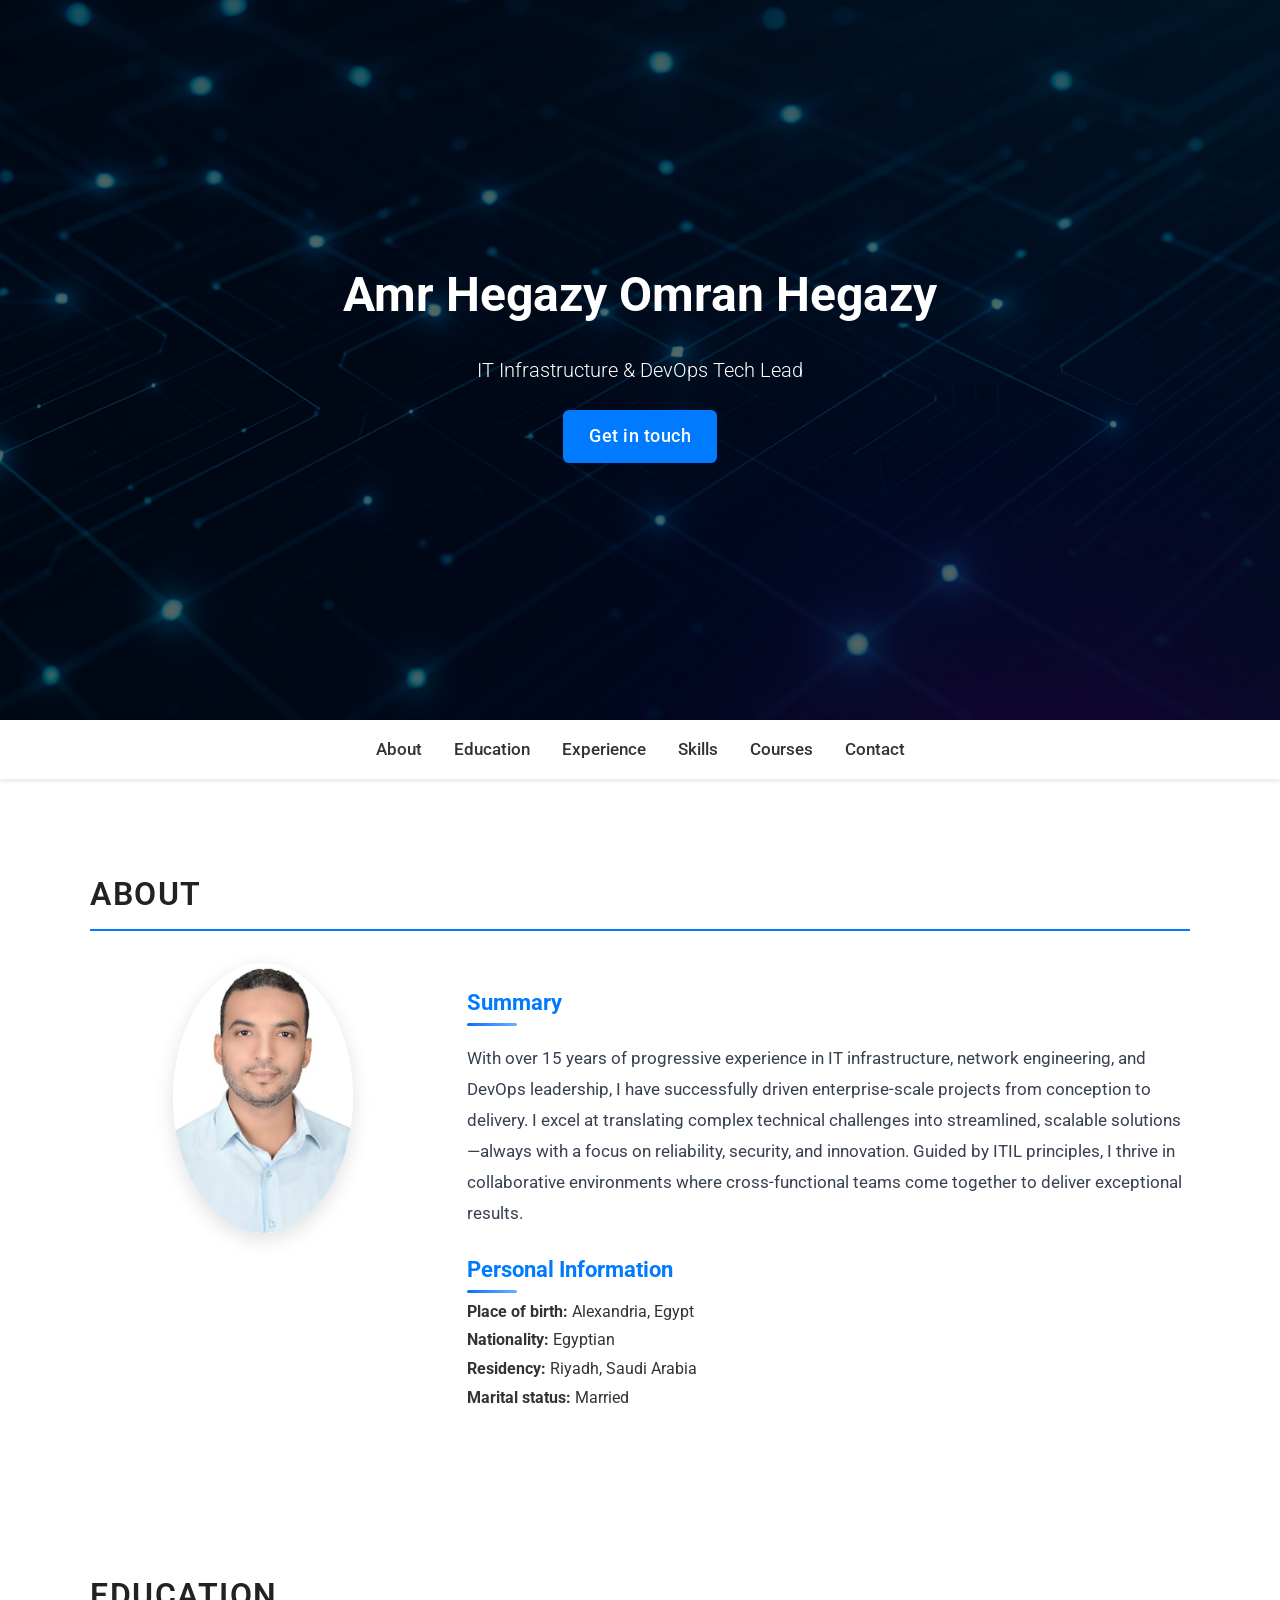
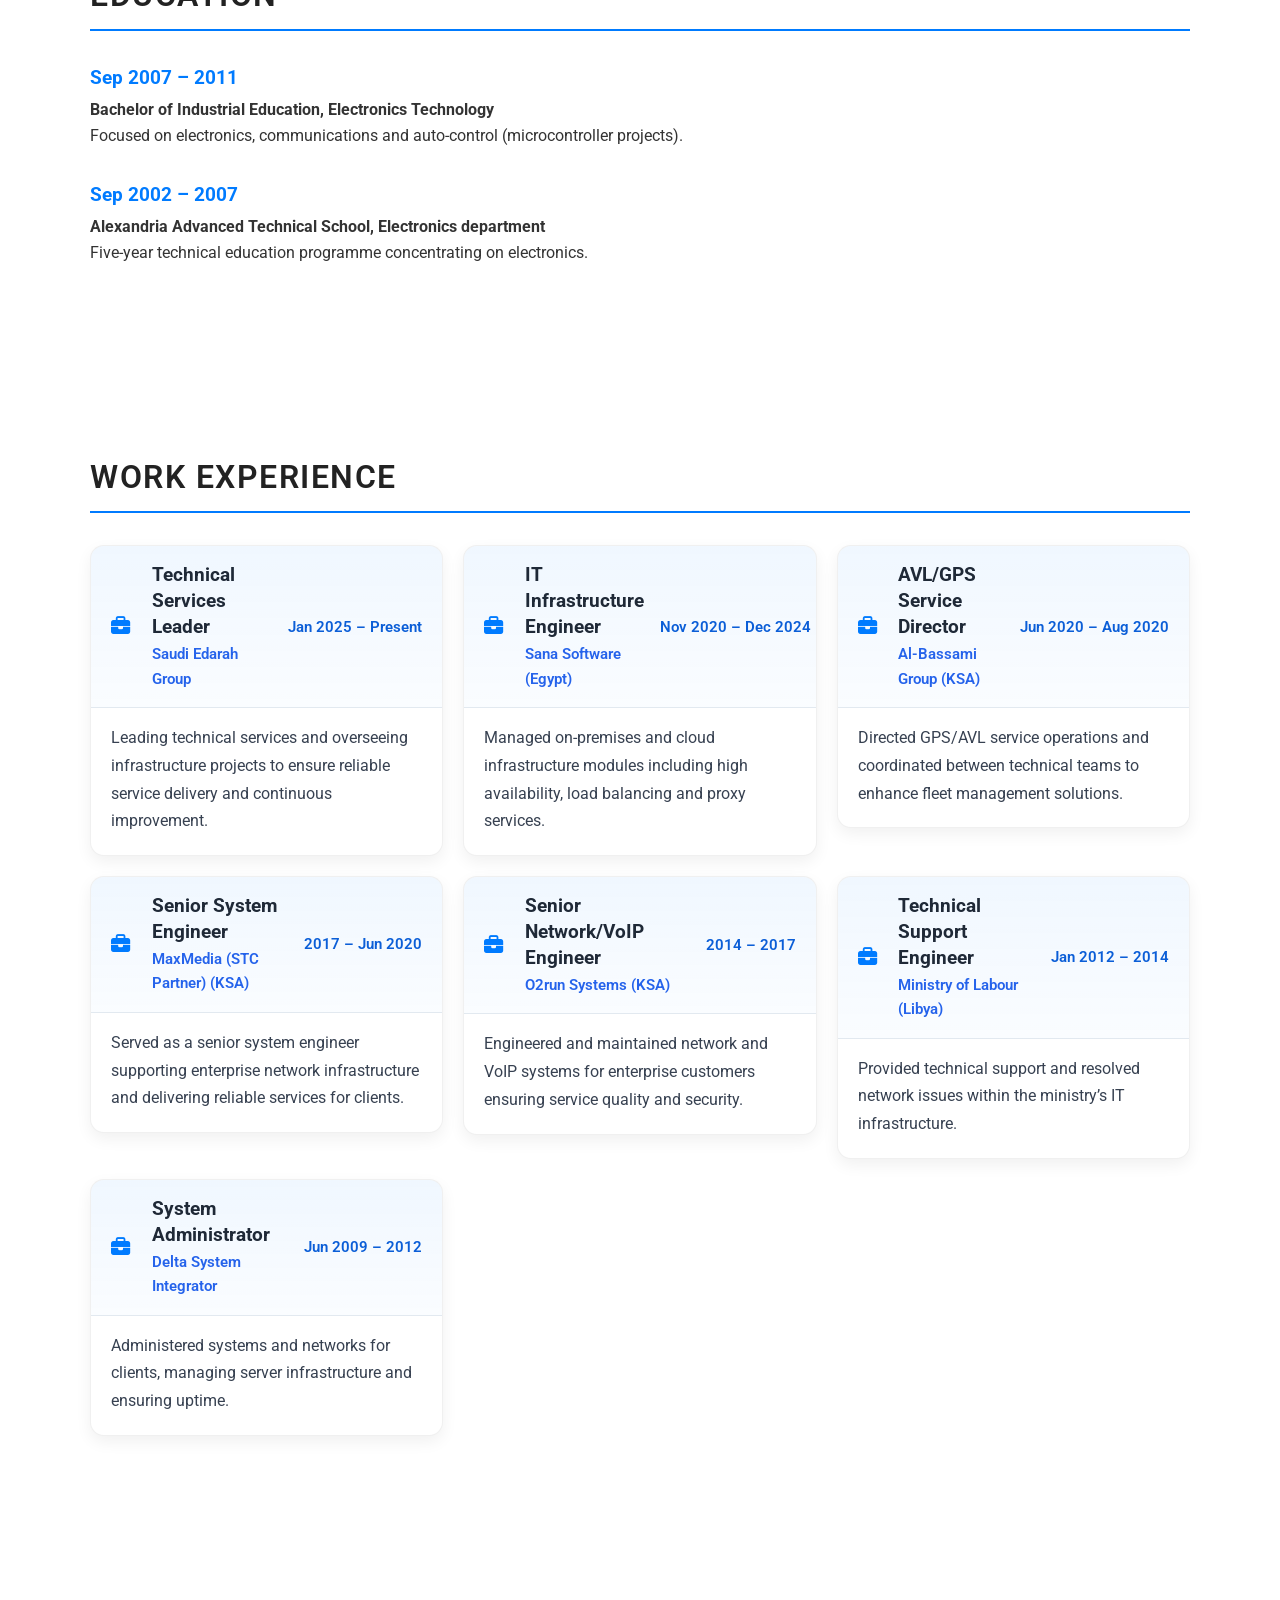
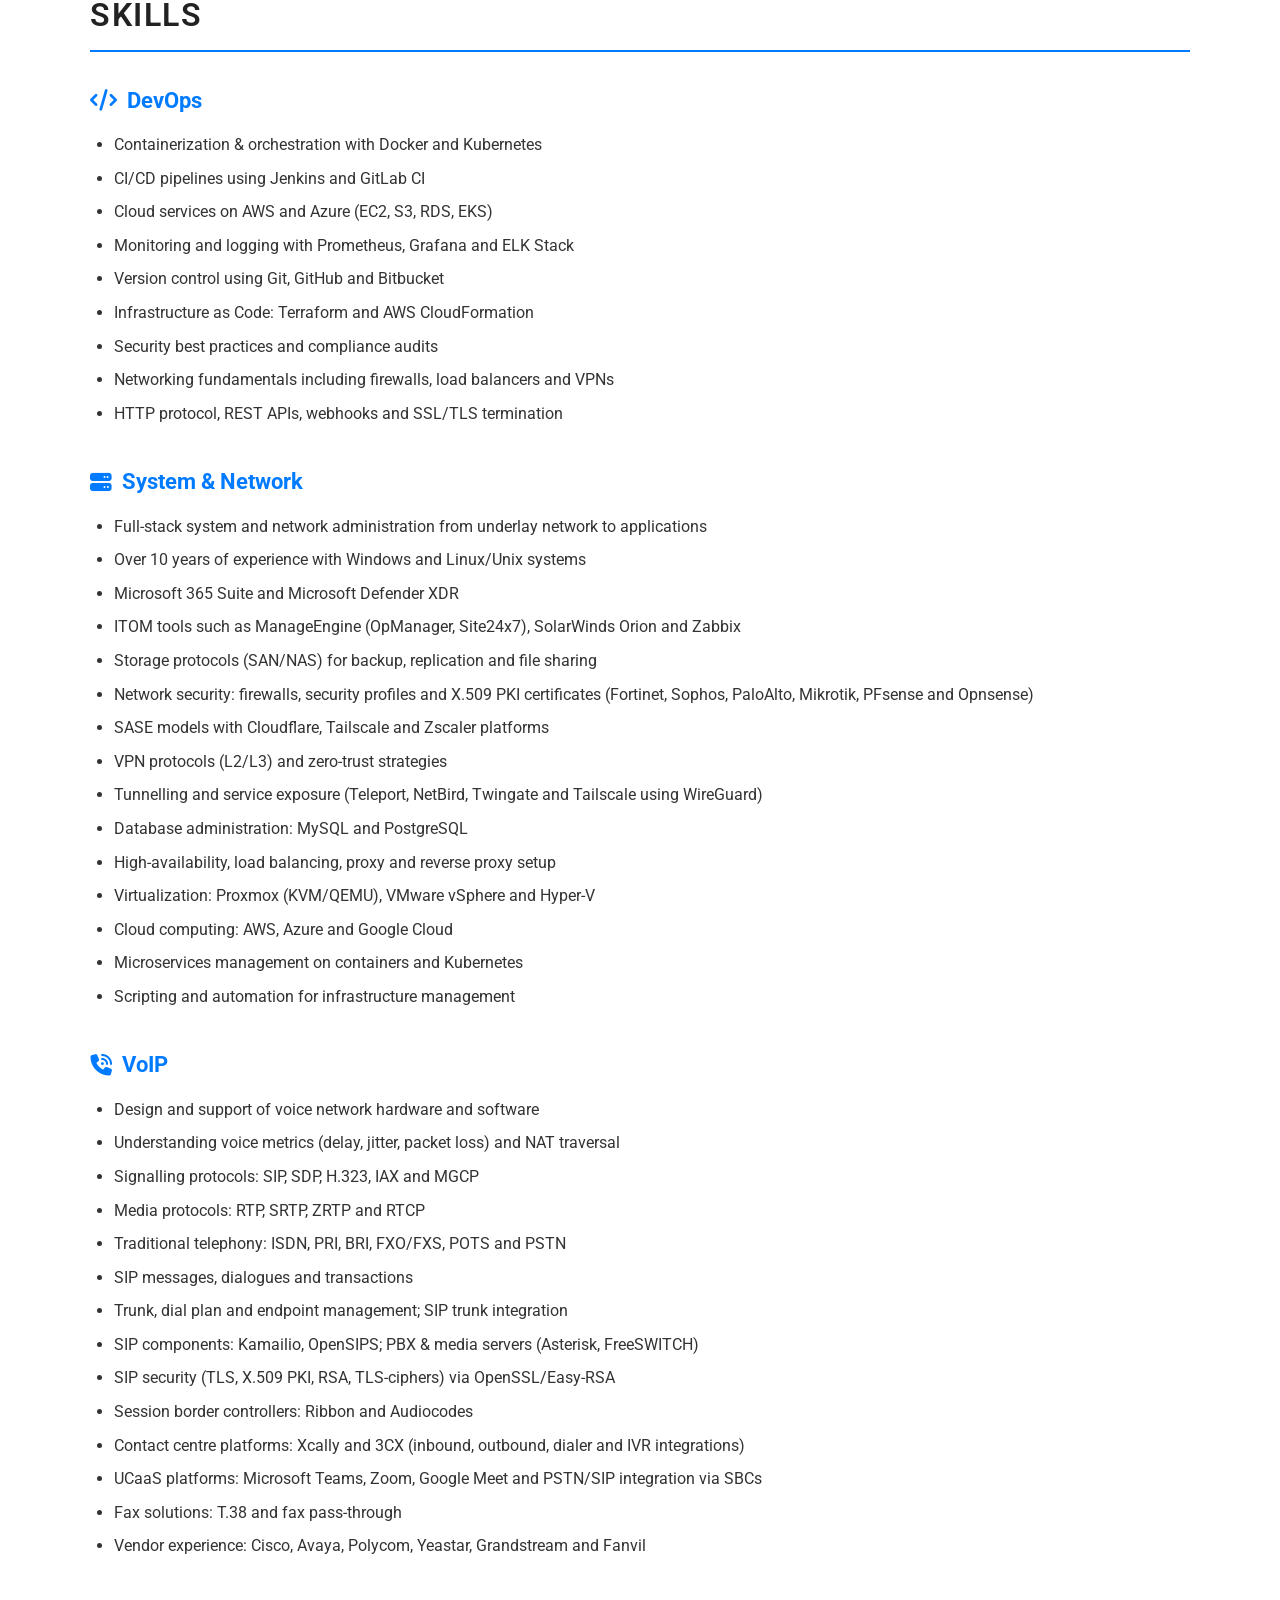
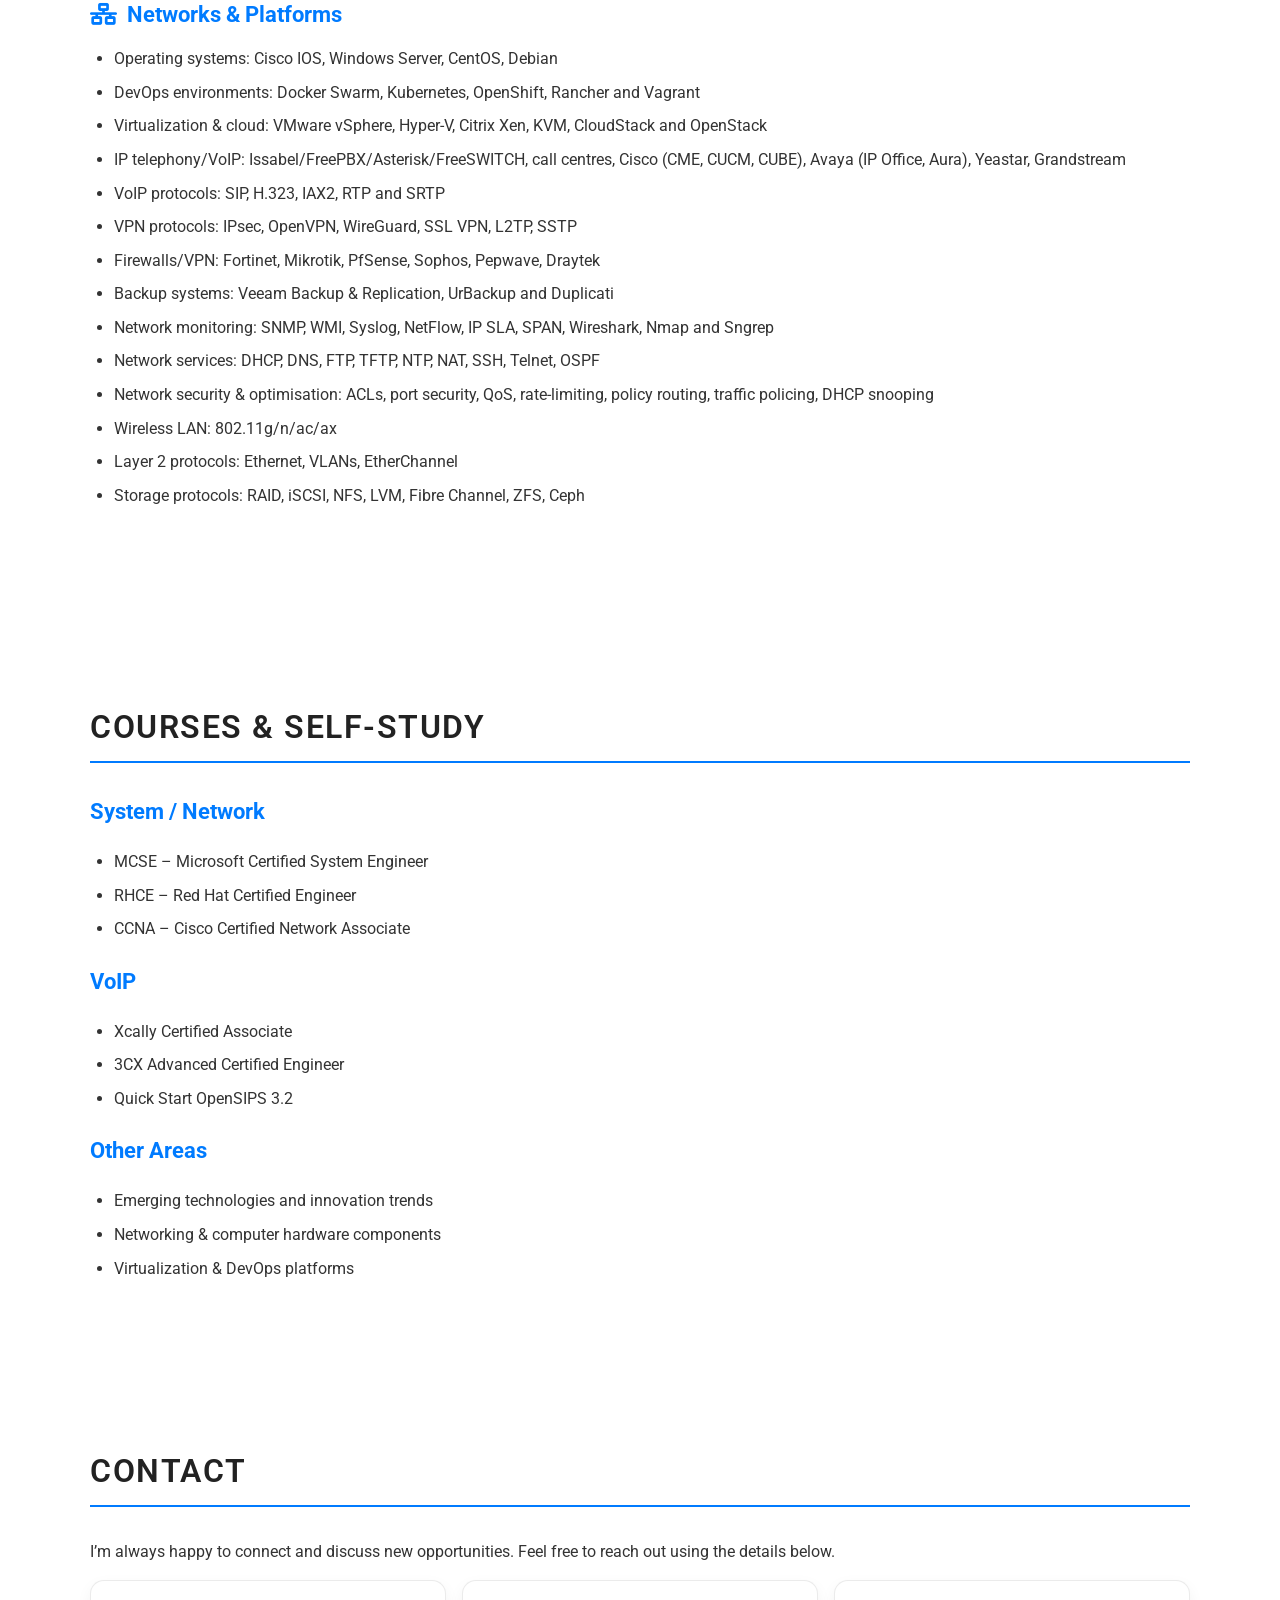
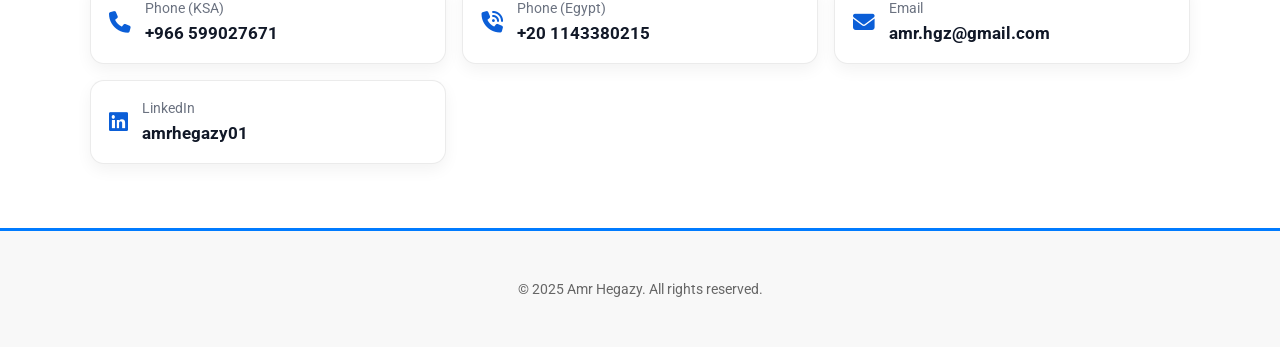
==== commit f6dc6eba: "Update index.html" ====
--- a/index.html
+++ b/index.html
@@ -692,7 +692,7 @@
 <div class="about-grid"><img alt="Amr Hegazy portrait" class="about-photo" src="images/profile.jpg"/>
 <div class="summary">
 <h3>Summary</h3>
-<p>With over 13 years of progressive experience in IT infrastructure, network engineering, and DevOps leadership, I have successfully driven enterprise-scale projects from conception to delivery. I excel at translating complex technical challenges into streamlined, scalable solutions—always with a focus on reliability, security, and innovation. Guided by ITIL principles, I thrive in collaborative environments where cross-functional teams come together to deliver exceptional results.</p>
+<p>With over 15 years of progressive experience in IT infrastructure, network engineering, and DevOps leadership, I have successfully driven enterprise-scale projects from conception to delivery. I excel at translating complex technical challenges into streamlined, scalable solutions—always with a focus on reliability, security, and innovation. Guided by ITIL principles, I thrive in collaborative environments where cross-functional teams come together to deliver exceptional results.</p>
 <div class="personal-info">
 <h3>Personal Information</h3>
 <ul class="info-list">
@@ -882,4 +882,4 @@
 });
 </script>
 </body>
-</html>+</html>
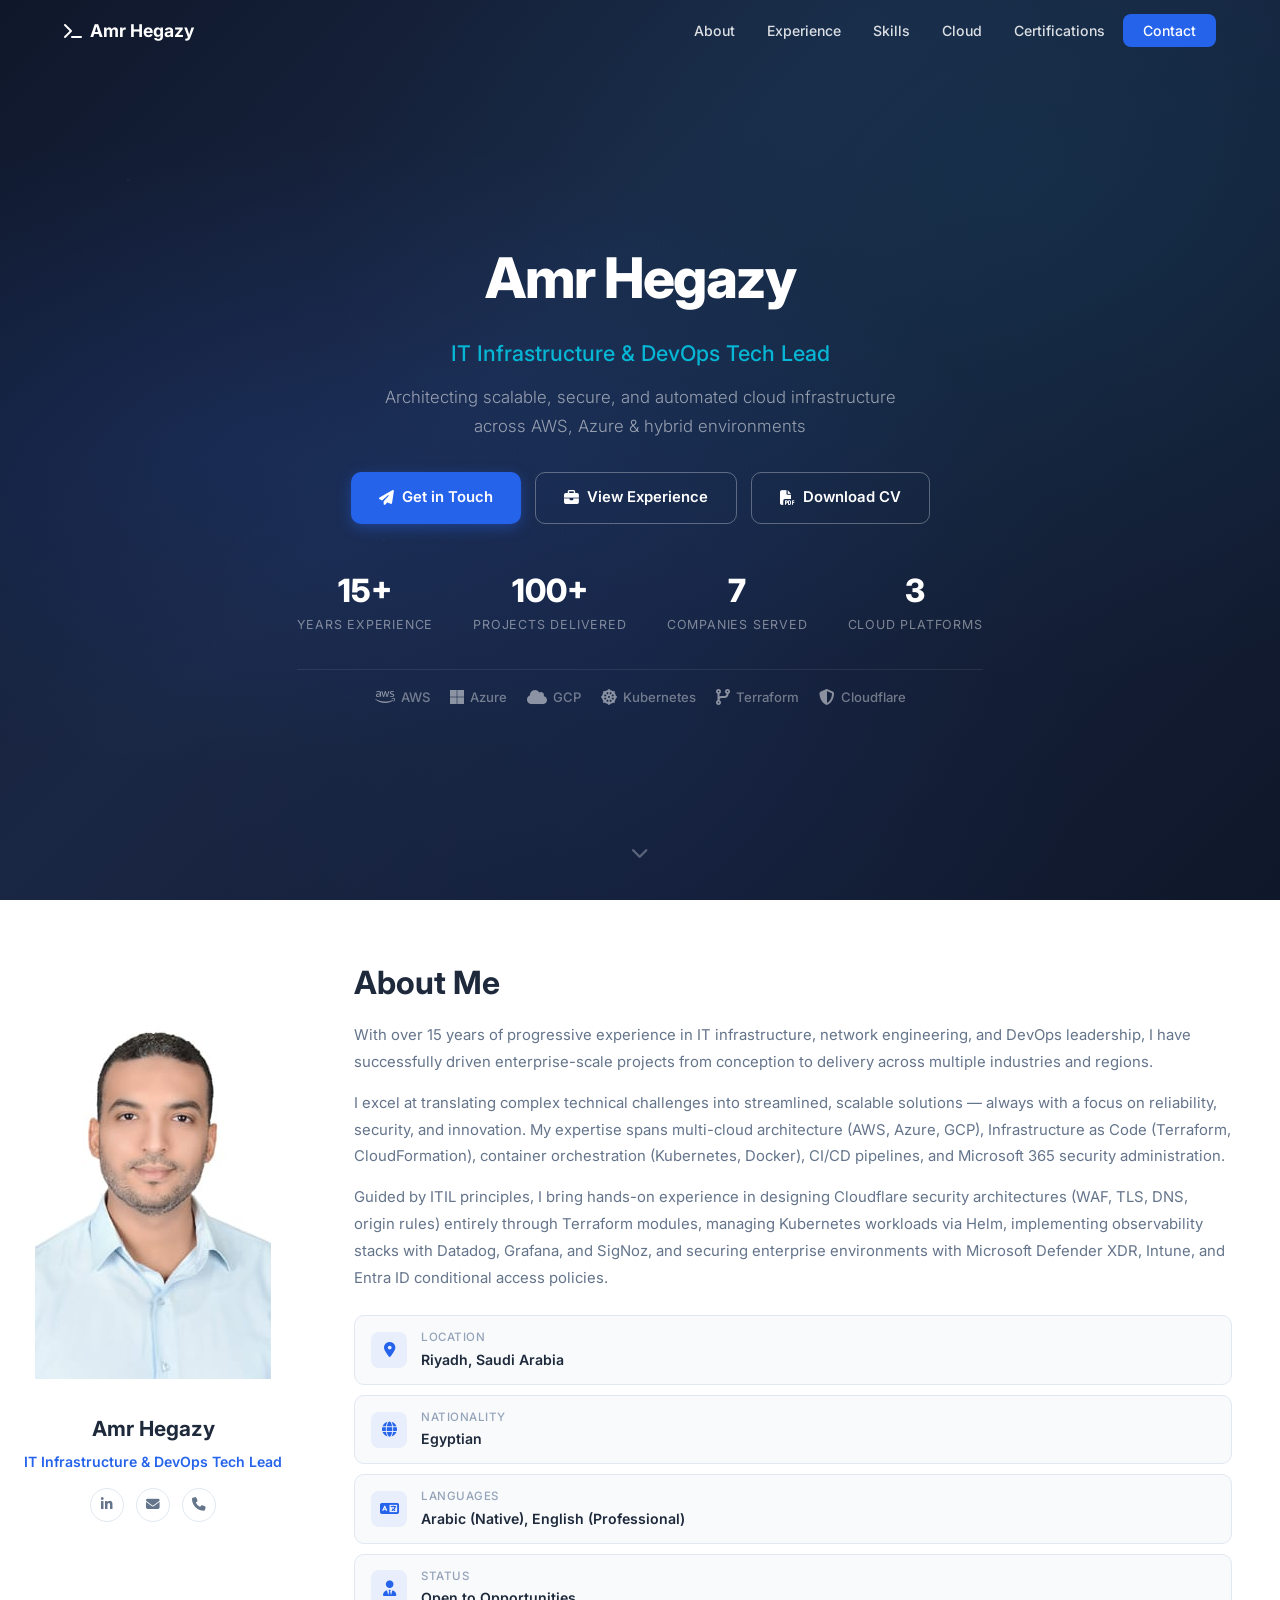
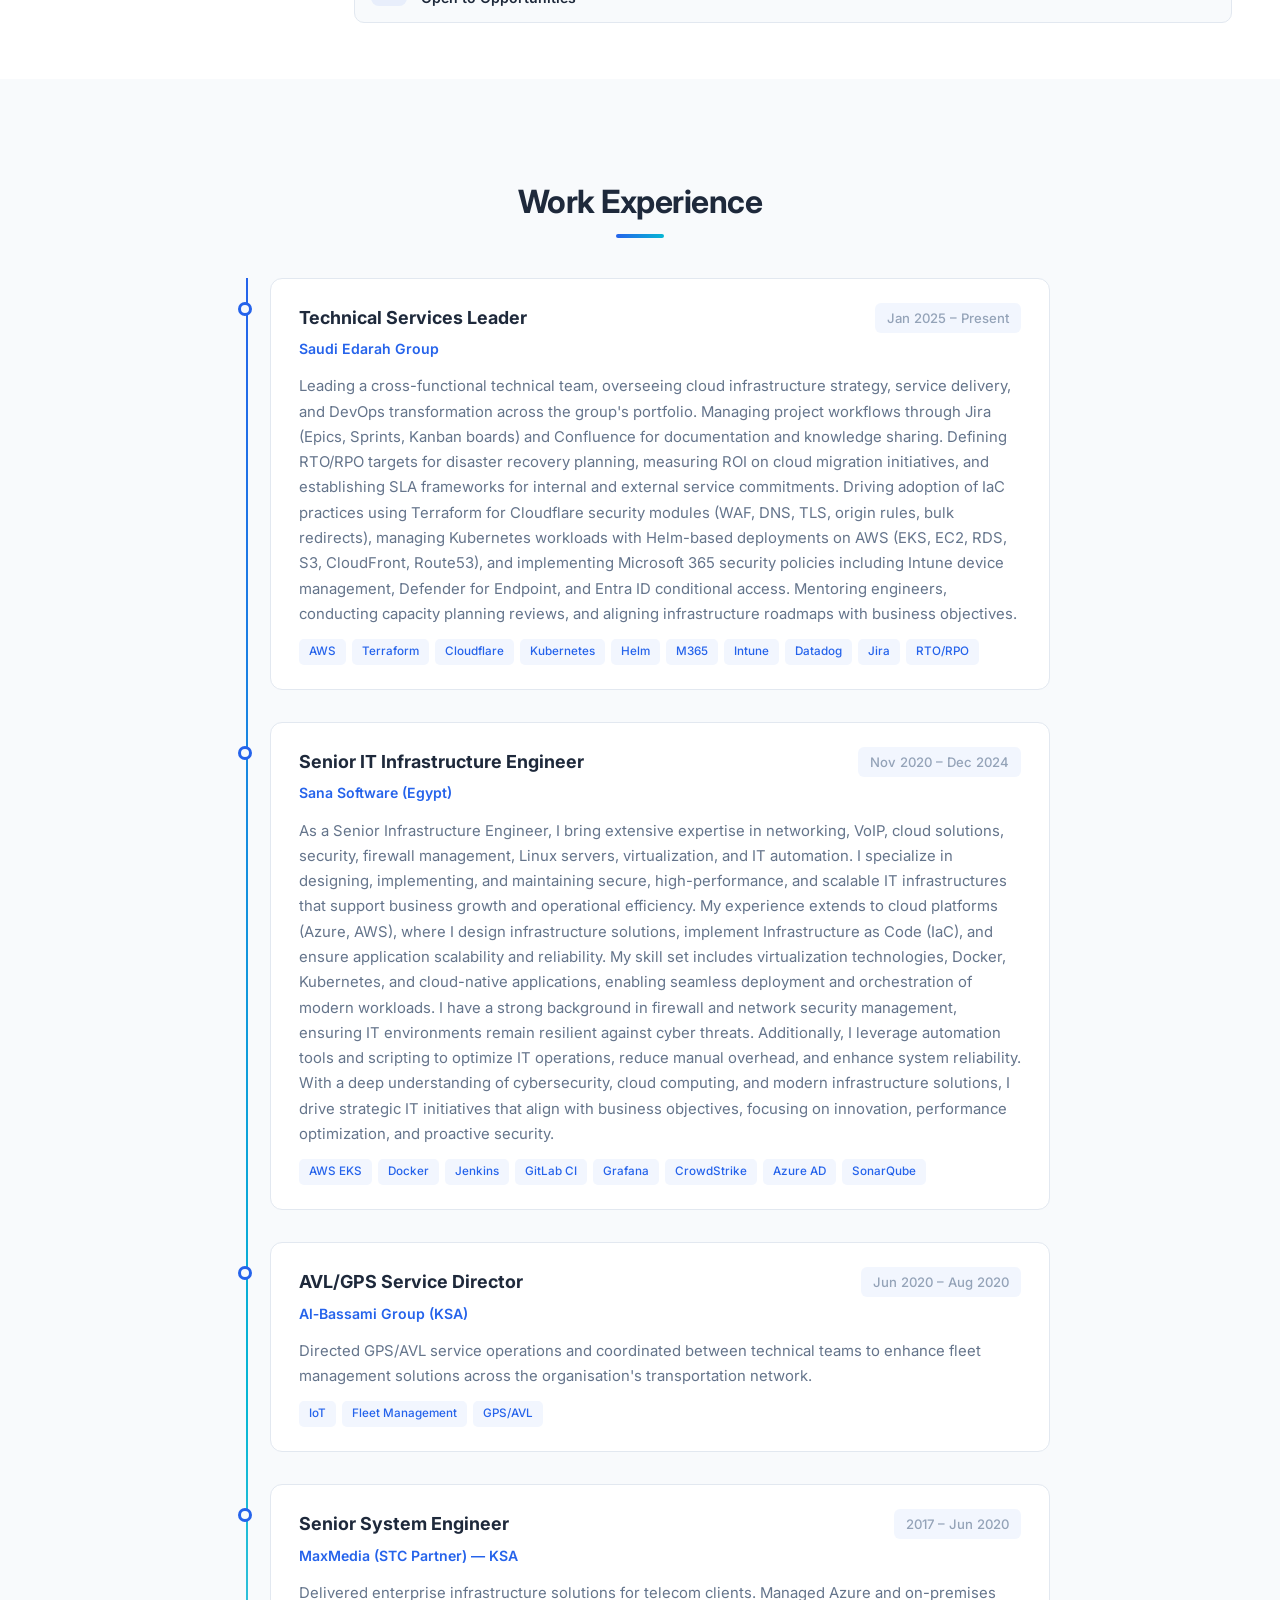
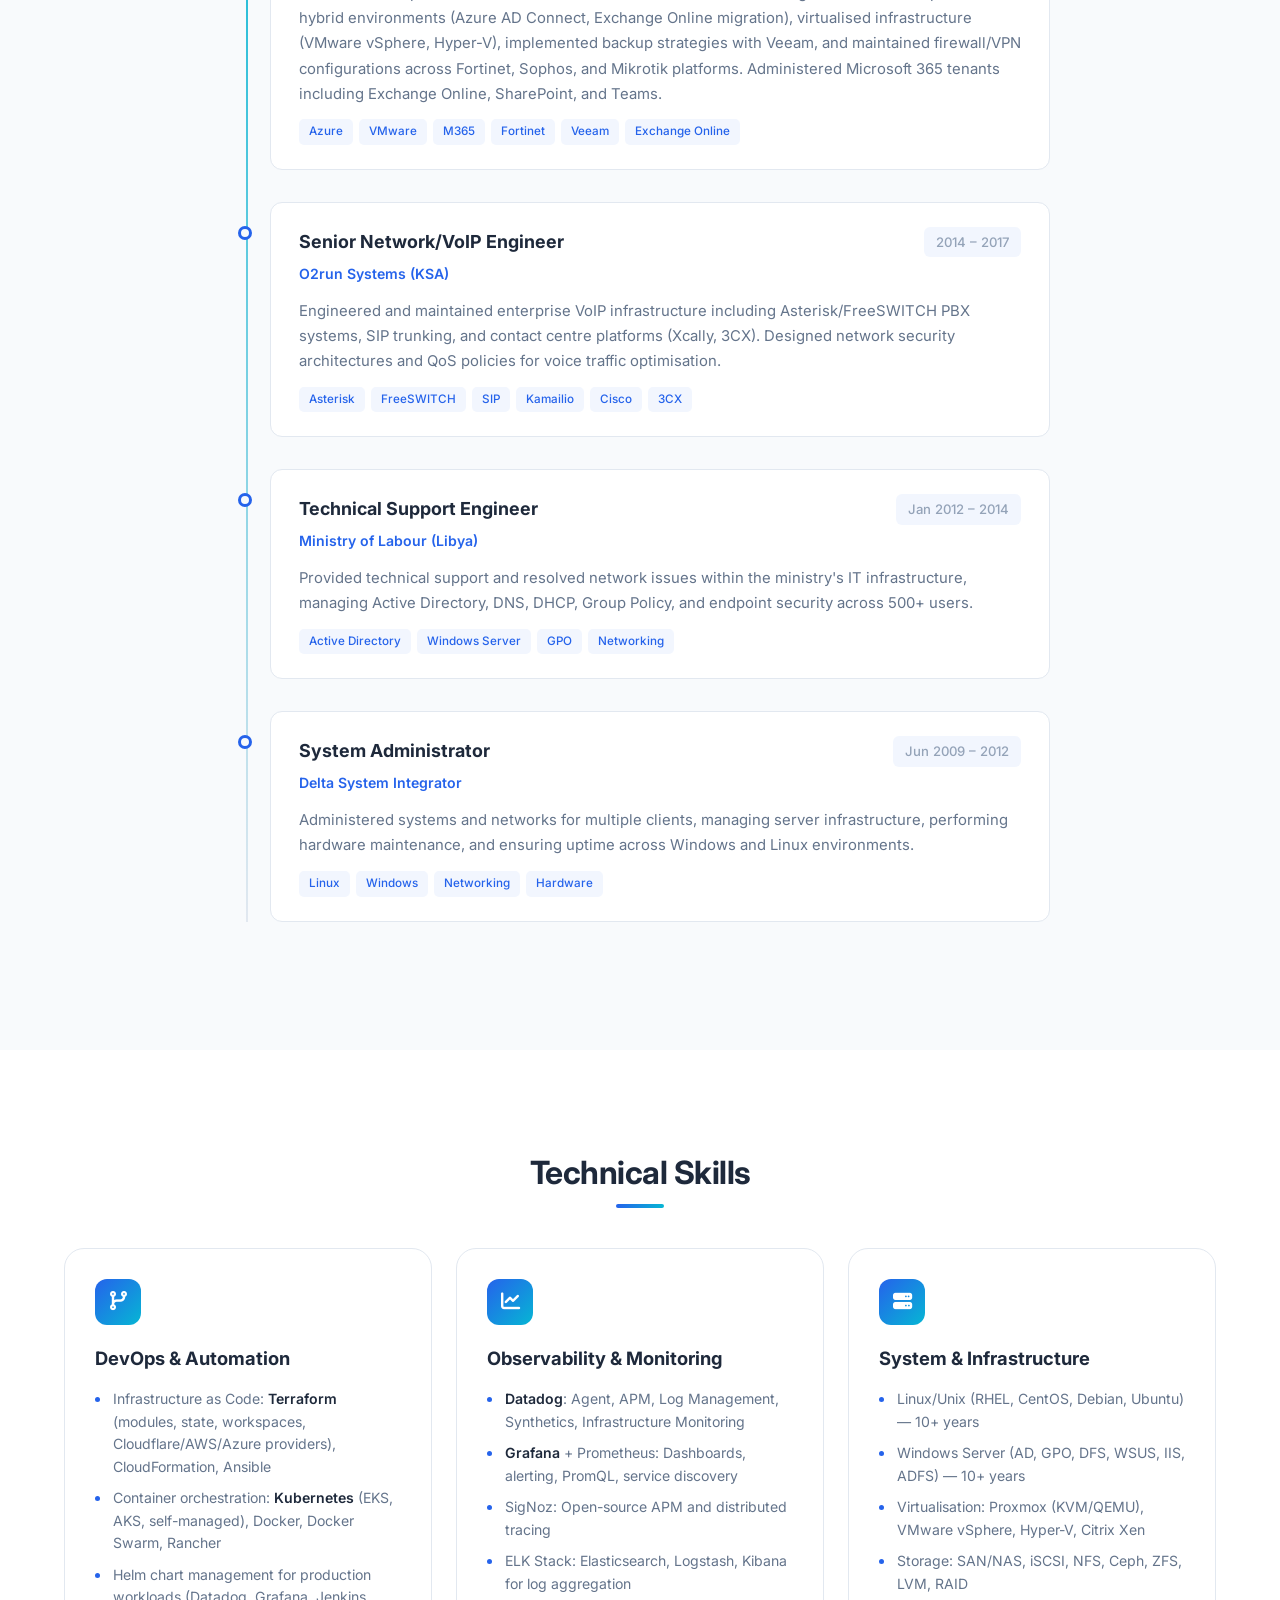
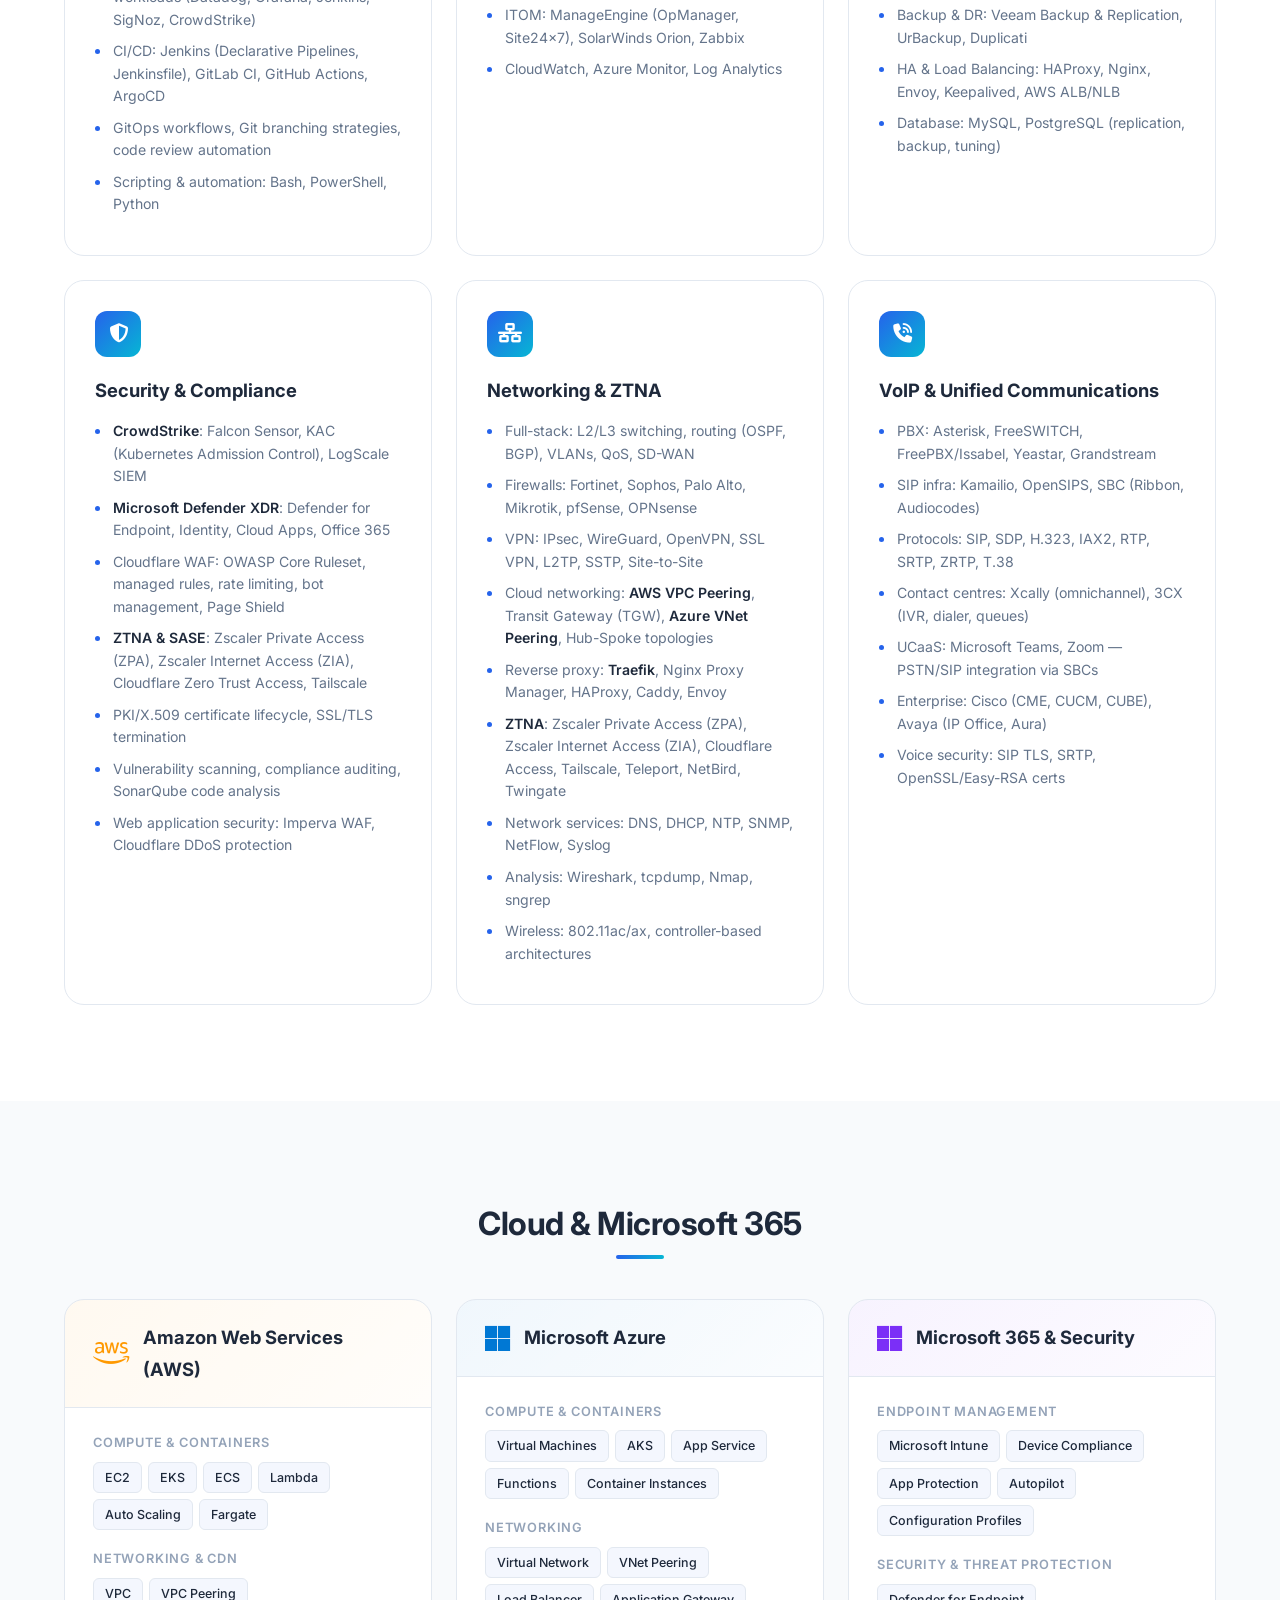
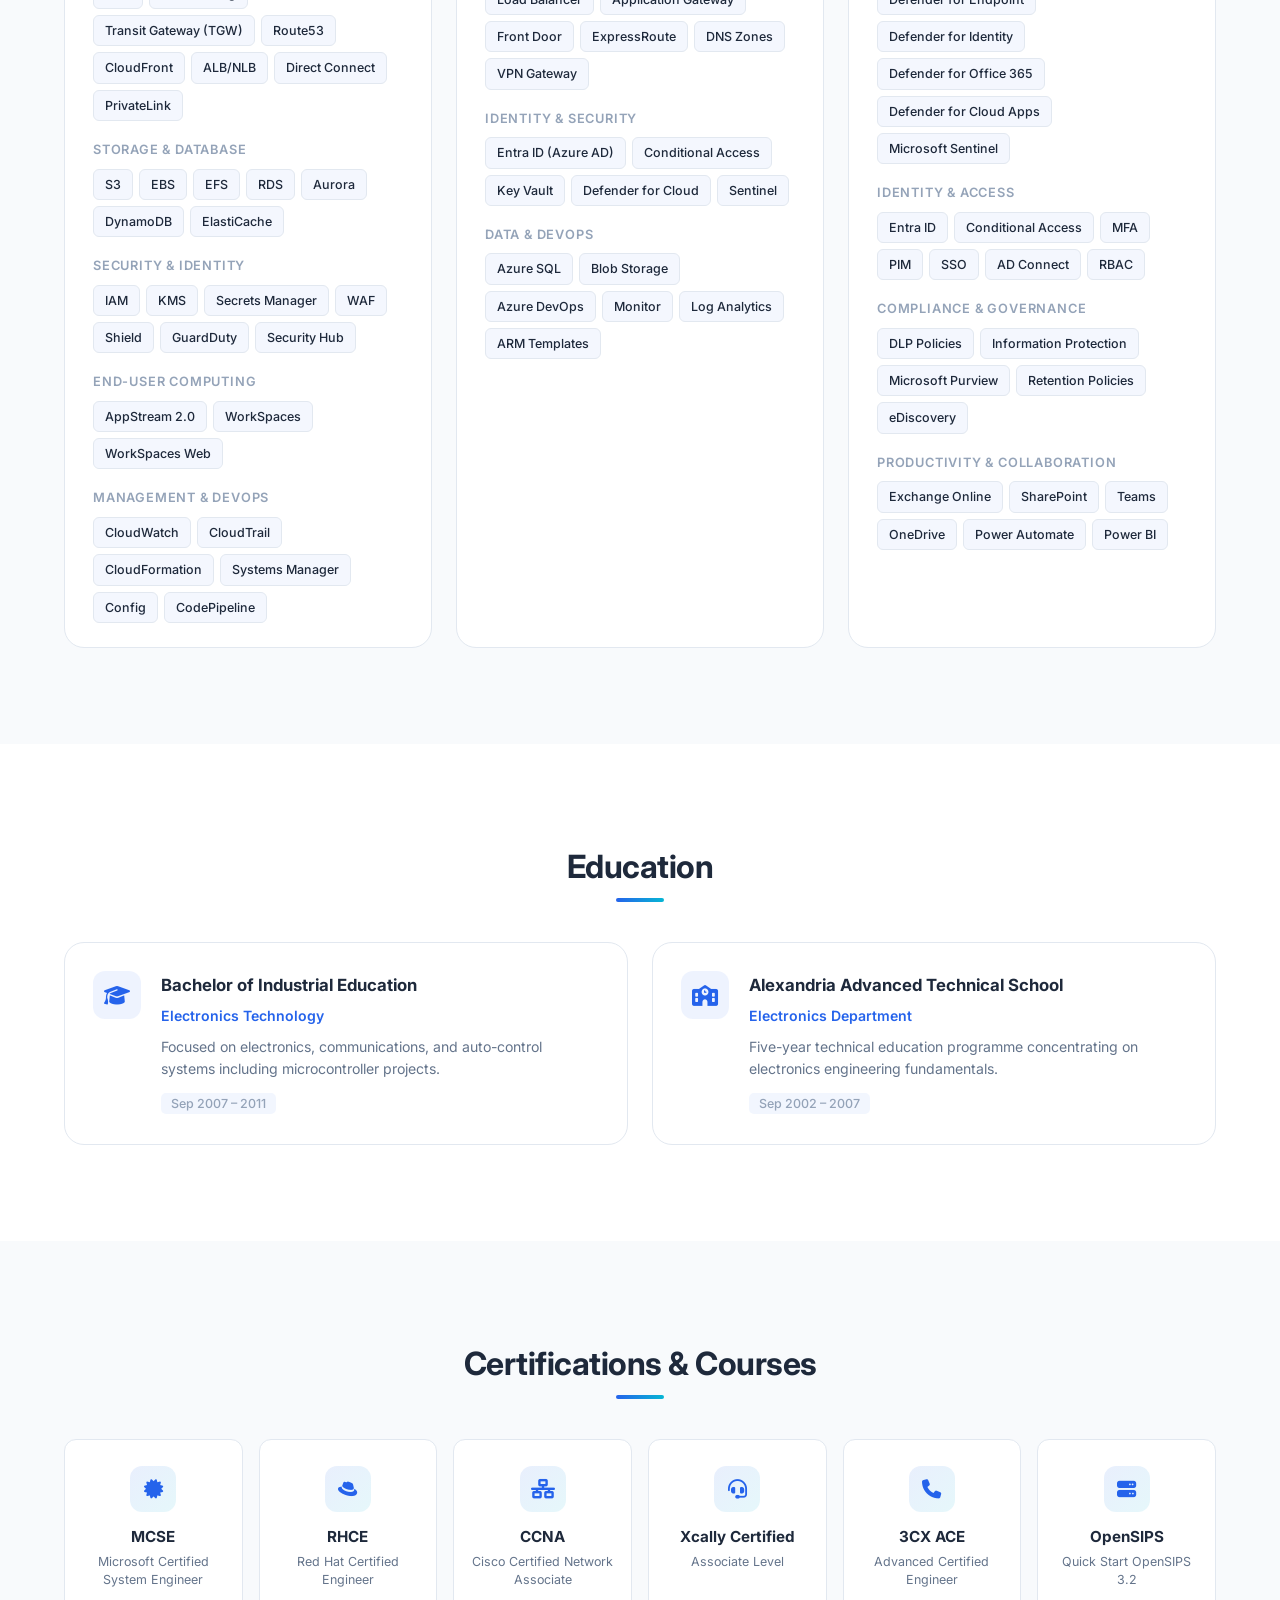
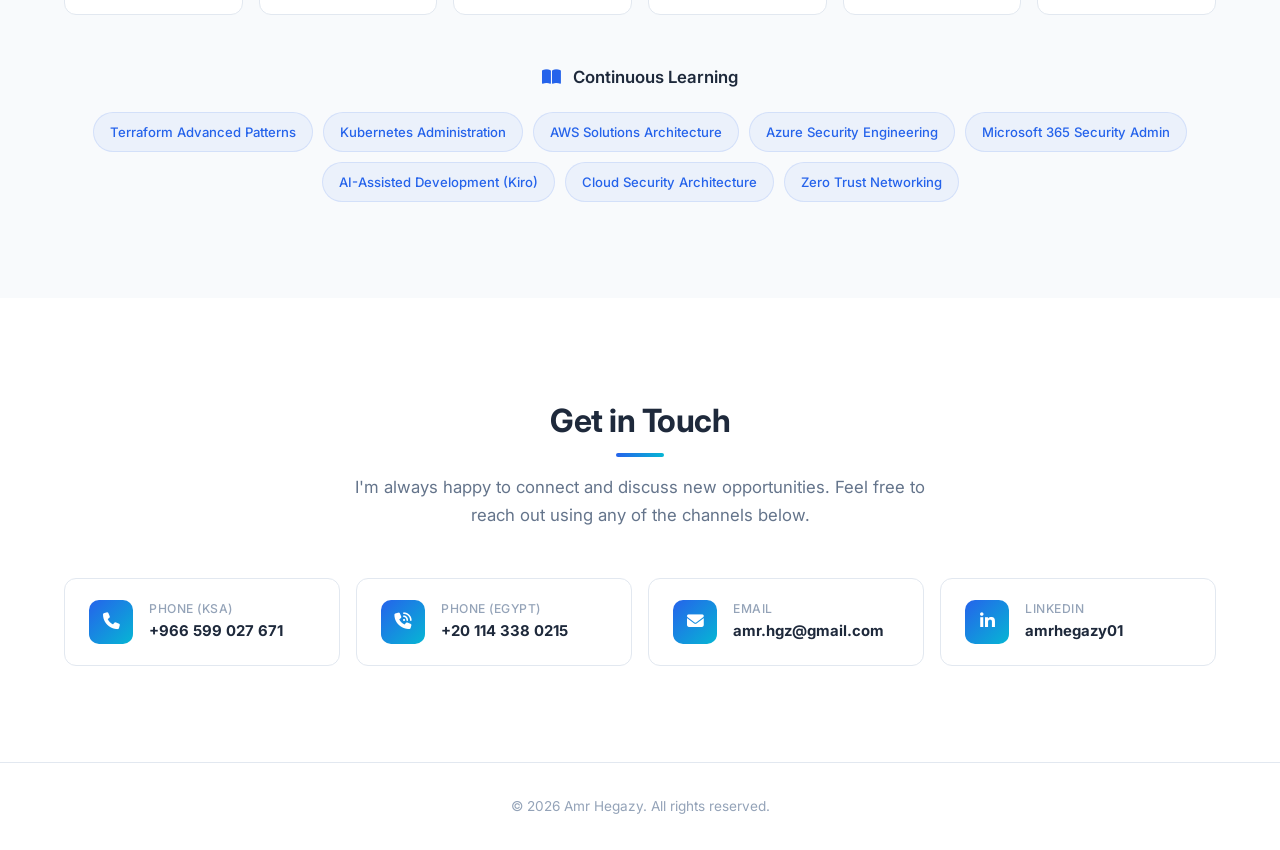
==== commit da818dd1: "v1.1: Professional UI, Cloud skills, ATS PDF, mobile responsive, team management with Jira/Confluenc" ====
--- a/index.html
+++ b/index.html
@@ -1,885 +1,481 @@
 <!DOCTYPE html>
-
 <html lang="en">
 <head>
-<meta charset="utf-8"/>
-<meta content="width=device-width, initial-scale=1.0" name="viewport"/>
-<!--
-      This website was automatically generated from a CV.
-      It attempts to present the same information in a clean, modern layout
-      without removing any content. Feel free to adjust the CSS to suit
-      your personal taste or brand colours.
-    -->
-<title>Amr Hegazy</title>
-<!-- Google Fonts (optional) -->
-<link href="https://fonts.googleapis.com/css2?family=Roboto:wght@300;400;500;700&amp;display=swap" rel="stylesheet"/>
-<!-- Font Awesome icons -->
-<link crossorigin="anonymous" href="https://cdnjs.cloudflare.com/ajax/libs/font-awesome/6.4.0/css/all.min.css" integrity="sha512-ku/++YnWw1Gf9UZcMFM8zXkOdkN9WA+ksu/jfyTPzXBMPBb5VkEPTwxctb50ftNynxtS1fJstvje0tTeV6jNkg==" referrerpolicy="no-referrer" rel="stylesheet"/>
-<link href="css/style.css" rel="stylesheet"/>
-<!-- Inline styles are included here for environments where external
-         resources may not load correctly when opening the file directly in a
-         browser. The styles are also provided in css/style.css so you can
-         edit them separately. -->
-<style>
-/* Base Styles */
-body {
-  margin: 0;
-  font-family: 'Roboto', sans-serif;
-  line-height: 1.6;
-  color: #333;
-  background-color: #fff;
-}
-
-a {
-  color: #007bff;
-  text-decoration: none;
-}
-
-a:hover {
-  text-decoration: underline;
-}
-
-/* Hero Section */
-.hero {
-  position: relative;
-  height: 80vh;
-  background-image: url('images/hero.png');
-  background-size: cover;
-  background-position: center;
-  display: flex;
-  align-items: center;
-  justify-content: center;
-  text-align: center;
-  color: #fff;
-}
-
-.hero .overlay {
-  position: absolute;
-  top: 0;
-  left: 0;
-  width: 100%;
-  height: 100%;
-  background: rgba(0, 0, 0, 0.6);
-  z-index: 1;
-}
-
-.hero-content {
-  position: relative;
-  z-index: 2;
-  padding: 0 1rem;
-}
-
-.hero-content h1 {
-  font-size: 3rem;
-  margin: 0 0 0.5rem;
-  font-weight: 700;
-}
-
-.hero-content .subtitle {
-  font-size: 1.25rem;
-  margin-bottom: 1.5rem;
-  font-weight: 300;
-}
-
-.btn {
-  display: inline-block;
-  background-color: #007bff;
-  color: #fff;
-  padding: 0.8rem 1.6rem;
-  border-radius: 4px;
-  text-decoration: none;
-  font-weight: 500;
-  transition: background 0.3s ease;
-}
-
-.btn:hover {
-  background-color: #0062cc;
-}
-
-/* Navigation Bar */
-.navbar {
-  position: sticky;
-  top: 0;
-  width: 100%;
-  background-color: #fff;
-  box-shadow: 0 2px 4px rgba(0, 0, 0, 0.1);
-  z-index: 100;
-}
-
-.navbar ul {
-  margin: 0;
-  padding: 0;
-  list-style: none;
-  display: flex;
-  justify-content: center;
-}
-
-.navbar li {
-  margin: 0 1rem;
-}
-
-.navbar a {
-  display: block;
-  padding: 1rem 0;
-  color: #333;
-  font-weight: 500;
-  transition: color 0.2s ease;
-}
-
-.navbar a:hover {
-  color: #007bff;
-}
-
-/* Section Styling */
-section {
-  padding: 4rem 2rem;
-  max-width: 1100px;
-  margin: 0 auto;
-}
-
-section h2 {
-  font-size: 2rem;
-  margin-bottom: 1.5rem;
-  font-weight: 600;
-  color: #222;
-}
-
-/* About Section */
-.about-grid {
-  display: flex;
-  flex-wrap: wrap;
-  gap: 2rem;
-}
-
-.summary,
-.personal-info {
-  flex: 1;
-  min-width: 260px;
-}
-
-.summary h3,
-.personal-info h3 {
-  font-size: 1.4rem;
-  margin-bottom: 0.5rem;
-  color: #007bff;
-}
-
-.info-list {
-  list-style: none;
-  padding: 0;
-  margin: 0;
-}
-
-.info-list li {
-  margin-bottom: 0.4rem;
-  line-height: 1.4;
-}
-
-/* Education Section */
-.education-entry {
-  margin-bottom: 2rem;
-}
-
-.education-entry h3 {
-  margin: 0;
-  color: #007bff;
-  font-size: 1.2rem;
-}
-
-.education-entry p {
-  margin: 0.2rem 0 0;
-}
-
-/* Timeline Styling */
-.timeline {
-  position: relative;
-  padding-left: 2.5rem;
-}
-
-.timeline::before {
-  content: '';
-  position: absolute;
-  left: 1rem;
-  top: 0;
-  width: 2px;
-  height: 100%;
-  background-color: #007bff;
-}
-
-.timeline-item {
-  position: relative;
-  margin-bottom: 2.5rem;
-  padding-left: 1.5rem;
-}
-
-.timeline-item::before {
-  content: '';
-  position: absolute;
-  left: 0.5rem;
-  top: 0.4rem;
-  width: 0.8rem;
-  height: 0.8rem;
-  background-color: #fff;
-  border: 2px solid #007bff;
-  border-radius: 50%;
-}
-
-.timeline-item .date {
-  font-weight: 600;
-  color: #007bff;
-  display: block;
-  margin-bottom: 0.3rem;
-}
-
-.timeline-item h4 {
-  margin: 0 0 0.2rem;
-  font-size: 1.2rem;
-  font-weight: 600;
-}
-
-.timeline-item p {
-  margin: 0;
-  font-size: 0.95rem;
-  line-height: 1.5;
-}
-
-/* Skills Section */
-.skill-category {
-  margin-bottom: 2.5rem;
-}
-
-.skill-category h3 {
-  font-size: 1.35rem;
-  color: #007bff;
-  margin-bottom: 0.5rem;
-  display: flex;
-  align-items: center;
-}
-
-.skill-category h3 i {
-  margin-right: 0.6rem;
-}
-
-.skill-category ul {
-  list-style: disc;
-  margin-left: 1.5rem;
-  padding: 0;
-}
-
-.skill-category ul li {
-  margin-bottom: 0.5rem;
-  line-height: 1.4;
-}
-
-/* Courses Section */
-.courses-list h3 {
-  margin-top: 1.5rem;
-  font-size: 1.35rem;
-  color: #007bff;
-}
-
-.courses-list ul {
-  list-style: disc;
-  margin-left: 1.5rem;
-  padding: 0;
-  margin-bottom: 0;
-}
-
-.courses-list ul li {
-  margin-bottom: 0.4rem;
-  line-height: 1.4;
-}
-
-/* Contact Section */
-.contact-list {
-  list-style: none;
-  padding: 0;
-  margin: 1rem 0;
-}
-
-.contact-list li {
-  margin-bottom: 0.7rem;
-  font-size: 1.05rem;
-  display: flex;
-  align-items: center;
-}
-
-/* Contact icons */
-.contact-list .icon {
-  color: #007bff;
-  margin-right: 0.6rem;
-  font-size: 1.2rem;
-}
-
-.contact-list a {
-  margin-right: 0.3rem;
-}
-
-/* Footer */
-.footer {
-  background-color: #f8f8f8;
-  text-align: center;
-  padding: 2rem 1rem;
-  font-size: 0.9rem;
-  color: #666;
-}
-
-/* Responsive Queries */
-@media (max-width: 992px) {
-  .hero-content h1 {
-    font-size: 2.5rem;
-  }
-  .hero-content .subtitle {
-    font-size: 1.1rem;
-  }
-}
-
-@media (max-width: 768px) {
-  .hero {
-    height: 70vh;
-  }
-  .hero-content h1 {
-    font-size: 2rem;
-  }
-  .hero-content .subtitle {
-    font-size: 0.95rem;
-  }
-  .navbar ul {
-    flex-wrap: wrap;
-  }
-  .navbar li {
-    margin: 0.5rem;
-  }
-  section {
-    padding: 3rem 1.5rem;
-  }
-  .timeline::before {
-    left: 0.8rem;
-  }
-  .timeline-item {
-    padding-left: 1rem;
-  }
-  .timeline-item::before {
-    left: -0.2rem;
-  }
-}
-    </style>
-<style>
-/* Enhanced Formatting */
-section h2 {
-    text-transform: uppercase;
-    letter-spacing: 1.5px;
-    border-bottom: 2px solid #007bff;
-    padding-bottom: 0.5rem;
-    margin-bottom: 2rem;
-}
-
-.timeline-item {
-    background: #f9f9f9;
-    padding: 1rem;
-    border-radius: 8px;
-    box-shadow: 0 2px 5px rgba(0,0,0,0.05);
-}
-
-.skill-category ul li,
-.courses-list ul li {
-    margin-bottom: 0.7rem;
-}
-
-.summary p {
-    font-size: 1.05rem;
-    line-height: 1.8;
-}
-
-.contact-list li {
-    background: #f1f8ff;
-    padding: 0.6rem;
-    border-radius: 5px;
-}
-
-footer.footer {
-    border-top: 3px solid #007bff;
-}
-
-.btn {
-    font-size: 1.1rem;
-    letter-spacing: 0.5px;
-    border-radius: 6px;
-}
-
-.navbar a {
-    font-size: 1.05rem;
-}
-</style><style>
-/* ===== Work Experience: Redesigned ===== */
-.exp-grid{
-  display:grid;
-  grid-template-columns: repeat(12, 1fr);
-  gap: 1.25rem;
-  align-items: start;
-}
-.exp-card{
-  grid-column: span 12;
-  background: #ffffff;
-  border: 1px solid rgba(0,0,0,0.06);
-  border-radius: 14px;
-  box-shadow: 0 6px 16px rgba(0,0,0,0.06);
-  overflow: hidden;
-  transition: transform .2s ease, box-shadow .2s ease, border-color .2s ease;
-}
-.exp-card:hover{
-  transform: translateY(-2px);
-  box-shadow: 0 10px 22px rgba(0,0,0,0.08);
-  border-color: rgba(0,123,255,0.35);
-}
-.exp-header{
-  display:flex;
-  align-items:center;
-  justify-content: space-between;
-  padding: 1rem 1.25rem;
-  background: linear-gradient(180deg, rgba(0,123,255,0.06), rgba(0,123,255,0.02));
-  border-bottom: 1px solid rgba(0,0,0,0.06);
-}
-.exp-icon{
-  margin-right: .85rem;
-  font-size: 1.2rem;
-  color: #007bff;
-}
-.exp-title-wrap{
-  display:flex;
-  flex-direction:column;
-  gap:.15rem;
-  flex:1;
-  margin-left:.5rem;
-}
-.exp-title{
-  margin:0;
-  font-size: 1.2rem;
-  line-height: 1.35;
-  font-weight: 700;
-  color:#1f2937;
-}
-.exp-company{
-  font-size:.95rem;
-  color:#2563eb;
-  font-weight:600;
-}
-.exp-date{
-  font-size:.95rem;
-  font-weight:600;
-  color:#0b5ed7;
-  white-space: nowrap;
-  margin-left: 1rem;
-}
-.exp-body{
-  padding: 1rem 1.25rem 1.25rem;
-}
-.exp-body p{
-  margin:0;
-  color:#374151;
-  line-height:1.7;
-  font-size: 1.02rem;
-}
-
-/* Responsive layout */
-@media (min-width: 720px){
-  .exp-card{ grid-column: span 6; }
-}
-@media (min-width: 1100px){
-  .exp-card{ grid-column: span 4; }
-}
-</style><style>
-/* ===== Contact: Enhanced ===== */
-.contact-grid{
-  display:grid;
-  grid-template-columns: repeat(12, 1fr);
-  gap: 1rem;
-  margin-top: 1rem;
-}
-.contact-card{
-  grid-column: span 12;
-  display:flex;
-  align-items:center;
-  gap: .9rem;
-  padding: 1rem 1.1rem;
-  background:#ffffff;
-  border:1px solid rgba(0,0,0,0.08);
-  border-radius: 14px;
-  text-decoration:none;
-  box-shadow: 0 6px 16px rgba(0,0,0,0.05);
-  transition: transform .15s ease, box-shadow .15s ease, border-color .15s ease;
-}
-.contact-card:hover{
-  transform: translateY(-2px);
-  border-color: rgba(0,123,255,0.35);
-  box-shadow: 0 10px 24px rgba(0,0,0,0.08);
-}
-.contact-icon{
-  font-size: 1.35rem;
-  color:#0b5ed7;
-}
-.contact-meta .label{
-  font-size:.9rem;
-  color:#6b7280;
-}
-.contact-meta .value{
-  font-weight:700;
-  font-size:1.05rem;
-  color:#111827;
-}
-.contact-actions{
-  display:flex;
-  flex-wrap:wrap;
-  gap:.6rem;
-  margin-top: 1rem;
-}
-.btn.outline{
-  background:#fff;
-  color:#0b5ed7;
-  border: 1px solid #0b5ed7;
-}
-.toast{
-  position: fixed;
-  left: 50%;
-  bottom: 24px;
-  transform: translateX(-50%) translateY(20px);
-  background: #111827;
-  color:#fff;
-  padding: .6rem .9rem;
-  border-radius: 10px;
-  font-size: .95rem;
-  opacity: 0;
-  pointer-events: none;
-  transition: opacity .2s ease, transform .2s ease;
-  box-shadow: 0 10px 30px rgba(0,0,0,0.25);
-  z-index: 1000;
-}
-.toast.show{
-  opacity: 1;
-  transform: translateX(-50%) translateY(0);
-}
-@media (min-width: 720px){
-  .contact-card{ grid-column: span 6; }
-}
-@media (min-width: 1100px){
-  .contact-card{ grid-column: span 4; }
-}
-</style><style>
-/* ===== About: Enhanced ===== */
-#about .about-grid{
-  display: grid;
-  grid-template-columns: repeat(12, 1fr);
-  gap: 2rem;
-  align-items: start;
-}
-#about .about-photo{
-  grid-column: span 12;
-  max-width: 280px;
-  width: 100%;
-  border-radius: 50%;
-  box-shadow: 0 8px 24px rgba(0,0,0,0.1);
-  justify-self: center;
-}
-#about .summary{
-  grid-column: span 12;
-}
-#about .personal-info{
-  grid-column: span 12;
-}
-#about .summary p{
-  font-size: 1.08rem;
-  line-height: 1.8;
-  color: #374151;
-}
-#about h3{
-  position: relative;
-  padding-bottom: 0.3rem;
-}
-#about h3::after{
-  content: '';
-  position: absolute;
-  left: 0;
-  bottom: 0;
-  width: 50px;
-  height: 3px;
-  background: linear-gradient(90deg, #0d6efd, #66b2ff);
-  border-radius: 2px;
-}
-@media(min-width: 768px){
-  #about .about-photo{ grid-column: span 4; }
-  #about .summary{ grid-column: span 8; }
-  #about .personal-info{ grid-column: span 8; }
-}
-</style><style>
-#about .about-photo {
-    max-width: 180px;
-    width: 100%;
-    height: auto;
-    border-radius: 50%;
-    box-shadow: 0 6px 20px rgba(0,0,0,0.12);
-    justify-self: center;
-}
-</style></head>
-  <!-- Responsive override styles for mobile devices -->
-  <style>
-    @media (max-width: 600px) {
-      /* Reduce hero height and scale typography */
-      .hero {
-        height: 60vh;
-      }
-      .hero-content h1 {
-        font-size: 2rem;
-      }
-      .hero-content .subtitle {
-        font-size: 1rem;
-      }
-      /* Allow navigation items to wrap */
-      .navbar ul {
-        flex-wrap: wrap;
-      }
-      .navbar li {
-        margin: 0.5rem;
-      }
-      /* Compact section padding */
-      section {
-        padding: 2rem 1rem;
-      }
-      /* Stack work experience cards */
-      .exp-grid {
-        grid-template-columns: 1fr;
-      }
-      /* Stack contact card content */
-      .contact-card {
-        flex-direction: column;
-        align-items: flex-start;
-        gap: 0.5rem;
-      }
-      .contact-meta .value {
-        font-size: 1rem;
-      }
-      /* Smaller about photo */
-      #about .about-photo {
-        max-width: 140px;
-        margin-bottom: 1rem;
-      }
-    }
-  </style>
+  <meta charset="utf-8" />
+  <meta name="viewport" content="width=device-width, initial-scale=1.0" />
+  <title>Amr Hegazy — IT Infrastructure & DevOps Tech Lead</title>
+  <meta name="description" content="Amr Hegazy — 15+ years of IT infrastructure, DevOps, and cloud engineering leadership." />
+  <link rel="preconnect" href="https://fonts.googleapis.com" />
+  <link rel="preconnect" href="https://fonts.gstatic.com" crossorigin />
+  <link href="https://fonts.googleapis.com/css2?family=Inter:wght@300;400;500;600;700;800&display=swap" rel="stylesheet" />
+  <link rel="stylesheet" href="https://cdnjs.cloudflare.com/ajax/libs/font-awesome/6.5.0/css/all.min.css" />
+  <link rel="stylesheet" href="css/style.css" />
 </head>
 <body>
-<header class="hero">
-<div class="overlay"></div>
-<div class="hero-content">
-<h1>Amr Hegazy Omran Hegazy</h1>
-<p class="subtitle">
-          IT Infrastructure &amp; DevOps Tech Lead
-        </p>
-<a class="btn" href="#contact">Get in touch</a>
-</div>
-</header>
-<nav class="navbar">
-<ul>
-<li><a href="#about">About</a></li>
-<li><a href="#education">Education</a></li>
-<li><a href="#experience">Experience</a></li>
-<li><a href="#skills">Skills</a></li>
-<li><a href="#courses">Courses</a></li>
-<li><a href="#contact">Contact</a></li>
-</ul>
-</nav>
-<!-- About Section -->
-<section id="about">
-<h2>About</h2>
-<div class="about-grid"><img alt="Amr Hegazy portrait" class="about-photo" src="images/profile.jpg"/>
-<div class="summary">
-<h3>Summary</h3>
-<p>With over 15 years of progressive experience in IT infrastructure, network engineering, and DevOps leadership, I have successfully driven enterprise-scale projects from conception to delivery. I excel at translating complex technical challenges into streamlined, scalable solutions—always with a focus on reliability, security, and innovation. Guided by ITIL principles, I thrive in collaborative environments where cross-functional teams come together to deliver exceptional results.</p>
-<div class="personal-info">
-<h3>Personal Information</h3>
-<ul class="info-list">
-<li><strong>Place of birth:</strong> Alexandria, Egypt</li>
-<li><strong>Nationality:</strong> Egyptian</li>
-<li><strong>Residency:</strong> Riyadh, Saudi Arabia</li>
-<li><strong>Marital status:</strong> Married</li>
-</ul>
-</div></div>
-
-</div>
-</section>
-<!-- Education Section -->
-<section id="education">
-<h2>Education</h2>
-<div class="education-entry">
-<h3>Sep 2007 – 2011</h3>
-<p>
-<strong>Bachelor of Industrial Education, Electronics Technology</strong><br/>
-          Focused on electronics, communications and auto‑control
-          (microcontroller projects).
-        </p>
-</div>
-<div class="education-entry">
-<h3>Sep 2002 – 2007</h3>
-<p>
-<strong>Alexandria Advanced Technical School, Electronics department</strong><br/>
-          Five‑year technical education programme concentrating on
-          electronics.
-        </p>
-</div>
-</section>
-<!-- Experience Section -->
-<section id="experience">
-<h2>Work Experience</h2>
-<div class="exp-grid"><article class="exp-card"><header class="exp-header"><i class="fa-solid fa-briefcase exp-icon"></i><div class="exp-title-wrap"><h3 class="exp-title">Technical Services Leader</h3><div class="exp-company">Saudi Edarah Group</div></div><span class="exp-date">Jan 2025 – Present</span></header><div class="exp-body"><p>Leading technical services and overseeing infrastructure
-            projects to ensure reliable service delivery and continuous
-            improvement.</p></div></article><article class="exp-card"><header class="exp-header"><i class="fa-solid fa-briefcase exp-icon"></i><div class="exp-title-wrap"><h3 class="exp-title">IT Infrastructure Engineer</h3><div class="exp-company">Sana Software (Egypt)</div></div><span class="exp-date">Nov 2020 – Dec 2024</span></header><div class="exp-body"><p>Managed on‑premises and cloud infrastructure modules including
-            high availability, load balancing and proxy services.</p></div></article><article class="exp-card"><header class="exp-header"><i class="fa-solid fa-briefcase exp-icon"></i><div class="exp-title-wrap"><h3 class="exp-title">AVL/GPS Service Director</h3><div class="exp-company">Al‑Bassami Group (KSA)</div></div><span class="exp-date">Jun 2020 – Aug 2020</span></header><div class="exp-body"><p>Directed GPS/AVL service operations and coordinated between
-            technical teams to enhance fleet management solutions.</p></div></article><article class="exp-card"><header class="exp-header"><i class="fa-solid fa-briefcase exp-icon"></i><div class="exp-title-wrap"><h3 class="exp-title">Senior System Engineer</h3><div class="exp-company">MaxMedia (STC Partner) (KSA)</div></div><span class="exp-date">2017 – Jun 2020</span></header><div class="exp-body"><p>Served as a senior system engineer supporting enterprise
-            network infrastructure and delivering reliable services for
-            clients.</p></div></article><article class="exp-card"><header class="exp-header"><i class="fa-solid fa-briefcase exp-icon"></i><div class="exp-title-wrap"><h3 class="exp-title">Senior Network/VoIP Engineer</h3><div class="exp-company">O2run Systems (KSA)</div></div><span class="exp-date">2014 – 2017</span></header><div class="exp-body"><p>Engineered and maintained network and VoIP systems for
-            enterprise customers ensuring service quality and security.</p></div></article><article class="exp-card"><header class="exp-header"><i class="fa-solid fa-briefcase exp-icon"></i><div class="exp-title-wrap"><h3 class="exp-title">Technical Support Engineer</h3><div class="exp-company">Ministry of Labour (Libya)</div></div><span class="exp-date">Jan 2012 – 2014</span></header><div class="exp-body"><p>Provided technical support and resolved network issues within
-            the ministry’s IT infrastructure.</p></div></article><article class="exp-card"><header class="exp-header"><i class="fa-solid fa-briefcase exp-icon"></i><div class="exp-title-wrap"><h3 class="exp-title">System Administrator</h3><div class="exp-company">Delta System Integrator</div></div><span class="exp-date">Jun 2009 – 2012</span></header><div class="exp-body"><p>Administered systems and networks for clients, managing server
-            infrastructure and ensuring uptime.</p></div></article></div>
-</section>
-<!-- Skills Section -->
-<section id="skills">
-<h2>Skills</h2>
-<div class="skill-category">
-<h3><i class="fas fa-code"></i> DevOps</h3>
-<ul>
-<li>Containerization &amp; orchestration with Docker and Kubernetes</li>
-<li>CI/CD pipelines using Jenkins and GitLab CI</li>
-<li>Cloud services on AWS and Azure (EC2, S3, RDS, EKS)</li>
-<li>Monitoring and logging with Prometheus, Grafana and ELK Stack</li>
-<li>Version control using Git, GitHub and Bitbucket</li>
-<li>Infrastructure as Code: Terraform and AWS CloudFormation</li>
-<li>Security best practices and compliance audits</li>
-<li>Networking fundamentals including firewalls, load balancers and VPNs</li>
-<li>HTTP protocol, REST APIs, webhooks and SSL/TLS termination</li>
-</ul>
-</div>
-<div class="skill-category">
-<h3><i class="fas fa-server"></i> System &amp; Network</h3>
-<ul>
-<li>Full‑stack system and network administration from underlay network to
-            applications</li>
-<li>Over 10 years of experience with Windows and Linux/Unix systems</li>
-<li>Microsoft 365 Suite and Microsoft Defender XDR</li>
-<li>ITOM tools such as ManageEngine (OpManager, Site24x7), SolarWinds
-            Orion and Zabbix</li>
-<li>Storage protocols (SAN/NAS) for backup, replication and file sharing</li>
-<li>Network security: firewalls, security profiles and X.509 PKI certificates
-            (Fortinet, Sophos, PaloAlto, Mikrotik, PFsense and Opnsense)</li>
-<li>SASE models with Cloudflare, Tailscale and Zscaler platforms</li>
-<li>VPN protocols (L2/L3) and zero‑trust strategies</li>
-<li>Tunnelling and service exposure (Teleport, NetBird, Twingate and
-            Tailscale using WireGuard)</li>
-<li>Database administration: MySQL and PostgreSQL</li>
-<li>High‑availability, load balancing, proxy and reverse proxy setup</li>
-<li>Virtualization: Proxmox (KVM/QEMU), VMware vSphere and Hyper‑V</li>
-<li>Cloud computing: AWS, Azure and Google Cloud</li>
-<li>Microservices management on containers and Kubernetes</li>
-<li>Scripting and automation for infrastructure management</li>
-</ul>
-</div>
-<div class="skill-category">
-<h3><i class="fas fa-phone-volume"></i> VoIP</h3>
-<ul>
-<li>Design and support of voice network hardware and software</li>
-<li>Understanding voice metrics (delay, jitter, packet loss) and NAT
-            traversal</li>
-<li>Signalling protocols: SIP, SDP, H.323, IAX and MGCP</li>
-<li>Media protocols: RTP, SRTP, ZRTP and RTCP</li>
-<li>Traditional telephony: ISDN, PRI, BRI, FXO/FXS, POTS and PSTN</li>
-<li>SIP messages, dialogues and transactions</li>
-<li>Trunk, dial plan and endpoint management; SIP trunk integration</li>
-<li>SIP components: Kamailio, OpenSIPS; PBX &amp; media servers (Asterisk,
-            FreeSWITCH)</li>
-<li>SIP security (TLS, X.509 PKI, RSA, TLS‑ciphers) via OpenSSL/Easy‑RSA</li>
-<li>Session border controllers: Ribbon and Audiocodes</li>
-<li>Contact centre platforms: Xcally and 3CX (inbound, outbound,
-            dialer and IVR integrations)</li>
-<li>UCaaS platforms: Microsoft Teams, Zoom, Google Meet and PSTN/SIP
-            integration via SBCs</li>
-<li>Fax solutions: T.38 and fax pass‑through</li>
-<li>Vendor experience: Cisco, Avaya, Polycom, Yeastar, Grandstream
-            and Fanvil</li>
-</ul>
-</div>
-<div class="skill-category">
-<h3><i class="fas fa-network-wired"></i> Networks &amp; Platforms</h3>
-<ul>
-<li>Operating systems: Cisco IOS, Windows Server, CentOS, Debian</li>
-<li>DevOps environments: Docker Swarm, Kubernetes, OpenShift,
-            Rancher and Vagrant</li>
-<li>Virtualization &amp; cloud: VMware vSphere, Hyper‑V, Citrix Xen,
-            KVM, CloudStack and OpenStack</li>
-<li>IP telephony/VoIP: Issabel/FreePBX/Asterisk/FreeSWITCH, call centres,
-            Cisco (CME, CUCM, CUBE), Avaya (IP Office, Aura), Yeastar,
-            Grandstream</li>
-<li>VoIP protocols: SIP, H.323, IAX2, RTP and SRTP</li>
-<li>VPN protocols: IPsec, OpenVPN, WireGuard, SSL VPN, L2TP, SSTP</li>
-<li>Firewalls/VPN: Fortinet, Mikrotik, PfSense, Sophos, Pepwave,
-            Draytek</li>
-<li>Backup systems: Veeam Backup &amp; Replication, UrBackup and Duplicati</li>
-<li>Network monitoring: SNMP, WMI, Syslog, NetFlow, IP SLA, SPAN,
-            Wireshark, Nmap and Sngrep</li>
-<li>Network services: DHCP, DNS, FTP, TFTP, NTP, NAT, SSH, Telnet,
-            OSPF</li>
-<li>Network security &amp; optimisation: ACLs, port security, QoS,
-            rate‑limiting, policy routing, traffic policing, DHCP snooping</li>
-<li>Wireless LAN: 802.11g/n/ac/ax</li>
-<li>Layer 2 protocols: Ethernet, VLANs, EtherChannel</li>
-<li>Storage protocols: RAID, iSCSI, NFS, LVM, Fibre Channel, ZFS,
-            Ceph</li>
-</ul>
-</div>
-</section>
-<!-- Courses Section -->
-<section id="courses">
-<h2>Courses &amp; Self‑Study</h2>
-<div class="courses-list">
-<h3>System / Network</h3>
-<ul>
-<li>MCSE – Microsoft Certified System Engineer</li>
-<li>RHCE – Red Hat Certified Engineer</li>
-<li>CCNA – Cisco Certified Network Associate</li>
-</ul>
-<h3>VoIP</h3>
-<ul>
-<li>Xcally Certified Associate</li>
-<li>3CX Advanced Certified Engineer</li>
-<li>Quick Start OpenSIPS 3.2</li>
-</ul>
-<h3>Other Areas</h3>
-<ul>
-<li>Emerging technologies and innovation trends</li>
-<li>Networking &amp; computer hardware components</li>
-<li>Virtualization &amp; DevOps platforms</li>
-</ul>
-</div>
-</section>
-<!-- Contact Section -->
-<section id="contact"><h2>Contact</h2><p>
-        I’m always happy to connect and discuss new opportunities. Feel free
-        to reach out using the details below.
-      </p><div class="contact-grid"><a aria-label="Call KSA number" class="contact-card" href="tel:+966599027671"><i class="fa-solid fa-phone contact-icon"></i><div class="contact-meta"><div class="label">Phone (KSA)</div><div class="value">+966 599027671</div></div></a><a aria-label="Call Egypt number" class="contact-card" href="tel:+201143380215"><i class="fa-solid fa-phone-volume contact-icon"></i><div class="contact-meta"><div class="label">Phone (Egypt)</div><div class="value">+20 1143380215</div></div></a><a aria-label="Send email" class="contact-card" href="mailto:amr.hgz@gmail.com"><i class="fa-solid fa-envelope contact-icon"></i><div class="contact-meta"><div class="label">Email</div><div class="value">amr.hgz@gmail.com</div></div></a><a aria-label="View LinkedIn profile" class="contact-card" href="https://www.linkedin.com/in/amrhegazy01" rel="noopener" target="_blank"><i class="fa-brands fa-linkedin contact-icon"></i><div class="contact-meta"><div class="label">LinkedIn</div><div class="value">amrhegazy01</div></div></a></div><div class="toast" id="copyToast">Copied to clipboard</div></section>
-<footer class="footer">
-<p>© 2025 Amr Hegazy. All rights reserved.</p>
-</footer>
-<script>
-document.addEventListener('DOMContentLoaded', function(){
-  const buttons = document.querySelectorAll('.copy-btn');
-  const toast = document.getElementById('copyToast');
-  async function copy(text){
-    try{
-      await navigator.clipboard.writeText(text);
-      toast.classList.add('show');
-      setTimeout(()=> toast.classList.remove('show'), 1400);
-    }catch(e){
-      alert('Copy failed. Please copy manually: ' + text);
-    }
-  }
-  buttons.forEach(b => b.addEventListener('click', () => copy(b.dataset.copy)));
-});
-</script>
+  <!-- ===== NAVBAR ===== -->
+  <nav class="navbar" id="navbar">
+    <div class="nav-container">
+      <a href="#" class="nav-logo"><i class="fas fa-terminal"></i> Amr Hegazy</a>
+      <button class="nav-toggle" id="navToggle" aria-label="Toggle navigation">
+        <span></span><span></span><span></span>
+      </button>
+      <ul class="nav-menu" id="navMenu">
+        <li><a href="#about">About</a></li>
+        <li><a href="#experience">Experience</a></li>
+        <li><a href="#skills">Skills</a></li>
+        <li><a href="#cloud">Cloud</a></li>
+        <li><a href="#certifications">Certifications</a></li>
+        <li><a href="#contact" class="nav-cta">Contact</a></li>
+      </ul>
+    </div>
+  </nav>
+
+  <!-- ===== HERO ===== -->
+  <header class="hero" id="hero">
+    <div class="hero-bg"></div>
+    <div class="hero-particles"></div>
+    <div class="hero-content">
+      <h1 class="hero-title">Amr Hegazy</h1>
+      <p class="hero-subtitle">IT Infrastructure & DevOps Tech Lead</p>
+      <p class="hero-tagline">Architecting scalable, secure, and automated cloud infrastructure across AWS, Azure & hybrid environments</p>
+      <div class="hero-actions">
+        <a href="#contact" class="btn btn-primary"><i class="fas fa-paper-plane"></i> Get in Touch</a>
+        <a href="#experience" class="btn btn-outline"><i class="fas fa-briefcase"></i> View Experience</a>
+        <a href="cv-ats.html" class="btn btn-outline" target="_blank"><i class="fas fa-file-pdf"></i> Download CV</a>
+      </div>
+      <div class="hero-stats">
+        <div class="stat"><span class="stat-number">15+</span><span class="stat-label">Years Experience</span></div>
+        <div class="stat"><span class="stat-number">100+</span><span class="stat-label">Projects Delivered</span></div>
+        <div class="stat"><span class="stat-number">7</span><span class="stat-label">Companies Served</span></div>
+        <div class="stat"><span class="stat-number">3</span><span class="stat-label">Cloud Platforms</span></div>
+      </div>
+      <div class="hero-tech-strip">
+        <span><i class="fab fa-aws"></i> AWS</span>
+        <span><i class="fab fa-microsoft"></i> Azure</span>
+        <span><i class="fas fa-cloud"></i> GCP</span>
+        <span><i class="fas fa-dharmachakra"></i> Kubernetes</span>
+        <span><i class="fas fa-code-branch"></i> Terraform</span>
+        <span><i class="fas fa-shield-halved"></i> Cloudflare</span>
+      </div>
+    </div>
+    <div class="scroll-indicator"><i class="fas fa-chevron-down"></i></div>
+  </header>
+
+  <!-- ===== ABOUT ===== -->
+  <section id="about" class="section about-split">
+    <div class="about-image-side">
+      <img src="images/profile.jpg" alt="Amr Hegazy" />
+      <div class="about-image-overlay">
+        <h3>Amr Hegazy</h3>
+        <p>IT Infrastructure & DevOps Tech Lead</p>
+        <div class="about-social">
+          <a href="https://www.linkedin.com/in/amrhegazy01" target="_blank" aria-label="LinkedIn"><i class="fab fa-linkedin-in"></i></a>
+          <a href="mailto:amr.hgz@gmail.com" aria-label="Email"><i class="fas fa-envelope"></i></a>
+          <a href="tel:+966599027671" aria-label="Phone"><i class="fas fa-phone"></i></a>
+        </div>
+      </div>
+    </div>
+    <div class="about-text-side">
+      <h2>About Me</h2>
+      <p>With over 15 years of progressive experience in IT infrastructure, network engineering, and DevOps leadership, I have successfully driven enterprise-scale projects from conception to delivery across multiple industries and regions.</p>
+      <p>I excel at translating complex technical challenges into streamlined, scalable solutions — always with a focus on reliability, security, and innovation. My expertise spans multi-cloud architecture (AWS, Azure, GCP), Infrastructure as Code (Terraform, CloudFormation), container orchestration (Kubernetes, Docker), CI/CD pipelines, and Microsoft 365 security administration.</p>
+      <p>Guided by ITIL principles, I bring hands-on experience in designing Cloudflare security architectures (WAF, TLS, DNS, origin rules) entirely through Terraform modules, managing Kubernetes workloads via Helm, implementing observability stacks with Datadog, Grafana, and SigNoz, and securing enterprise environments with Microsoft Defender XDR, Intune, and Entra ID conditional access policies.</p>
+      <div class="about-highlights">
+        <div class="highlight-item"><i class="fas fa-map-marker-alt"></i><div><span class="hl-label">Location</span><span class="hl-value">Riyadh, Saudi Arabia</span></div></div>
+        <div class="highlight-item"><i class="fas fa-globe"></i><div><span class="hl-label">Nationality</span><span class="hl-value">Egyptian</span></div></div>
+        <div class="highlight-item"><i class="fas fa-language"></i><div><span class="hl-label">Languages</span><span class="hl-value">Arabic (Native), English (Professional)</span></div></div>
+        <div class="highlight-item"><i class="fas fa-user-tie"></i><div><span class="hl-label">Status</span><span class="hl-value">Open to Opportunities</span></div></div>
+      </div>
+    </div>
+  </section>
+
+  <!-- ===== EXPERIENCE ===== -->
+  <section id="experience" class="section section-alt">
+    <div class="container">
+      <h2 class="section-title"><span>Work Experience</span></h2>
+      <div class="timeline">
+        <div class="timeline-item">
+          <div class="timeline-marker"></div>
+          <div class="timeline-content">
+            <div class="timeline-header">
+              <div><h3>Technical Services Leader</h3><span class="company">Saudi Edarah Group</span></div>
+              <span class="date">Jan 2025 – Present</span>
+            </div>
+            <p>Leading a cross-functional technical team, overseeing cloud infrastructure strategy, service delivery, and DevOps transformation across the group's portfolio. Managing project workflows through Jira (Epics, Sprints, Kanban boards) and Confluence for documentation and knowledge sharing. Defining RTO/RPO targets for disaster recovery planning, measuring ROI on cloud migration initiatives, and establishing SLA frameworks for internal and external service commitments. Driving adoption of IaC practices using Terraform for Cloudflare security modules (WAF, DNS, TLS, origin rules, bulk redirects), managing Kubernetes workloads with Helm-based deployments on AWS (EKS, EC2, RDS, S3, CloudFront, Route53), and implementing Microsoft 365 security policies including Intune device management, Defender for Endpoint, and Entra ID conditional access. Mentoring engineers, conducting capacity planning reviews, and aligning infrastructure roadmaps with business objectives.</p>
+            <div class="tech-tags">
+              <span>AWS</span><span>Terraform</span><span>Cloudflare</span><span>Kubernetes</span><span>Helm</span><span>M365</span><span>Intune</span><span>Datadog</span><span>Jira</span><span>RTO/RPO</span>
+            </div>
+          </div>
+        </div>
+        <div class="timeline-item">
+          <div class="timeline-marker"></div>
+          <div class="timeline-content">
+            <div class="timeline-header">
+              <div><h3>Senior IT Infrastructure Engineer</h3><span class="company">Sana Software (Egypt)</span></div>
+              <span class="date">Nov 2020 – Dec 2024</span>
+            </div>
+            <p>As a Senior Infrastructure Engineer, I bring extensive expertise in networking, VoIP, cloud solutions, security, firewall management, Linux servers, virtualization, and IT automation. I specialize in designing, implementing, and maintaining secure, high-performance, and scalable IT infrastructures that support business growth and operational efficiency. My experience extends to cloud platforms (Azure, AWS), where I design infrastructure solutions, implement Infrastructure as Code (IaC), and ensure application scalability and reliability. My skill set includes virtualization technologies, Docker, Kubernetes, and cloud-native applications, enabling seamless deployment and orchestration of modern workloads. I have a strong background in firewall and network security management, ensuring IT environments remain resilient against cyber threats. Additionally, I leverage automation tools and scripting to optimize IT operations, reduce manual overhead, and enhance system reliability. With a deep understanding of cybersecurity, cloud computing, and modern infrastructure solutions, I drive strategic IT initiatives that align with business objectives, focusing on innovation, performance optimization, and proactive security.</p>
+            <div class="tech-tags">
+              <span>AWS EKS</span><span>Docker</span><span>Jenkins</span><span>GitLab CI</span><span>Grafana</span><span>CrowdStrike</span><span>Azure AD</span><span>SonarQube</span>
+            </div>
+          </div>
+        </div>
+        <div class="timeline-item">
+          <div class="timeline-marker"></div>
+          <div class="timeline-content">
+            <div class="timeline-header">
+              <div><h3>AVL/GPS Service Director</h3><span class="company">Al‑Bassami Group (KSA)</span></div>
+              <span class="date">Jun 2020 – Aug 2020</span>
+            </div>
+            <p>Directed GPS/AVL service operations and coordinated between technical teams to enhance fleet management solutions across the organisation's transportation network.</p>
+            <div class="tech-tags"><span>IoT</span><span>Fleet Management</span><span>GPS/AVL</span></div>
+          </div>
+        </div>
+        <div class="timeline-item">
+          <div class="timeline-marker"></div>
+          <div class="timeline-content">
+            <div class="timeline-header">
+              <div><h3>Senior System Engineer</h3><span class="company">MaxMedia (STC Partner) — KSA</span></div>
+              <span class="date">2017 – Jun 2020</span>
+            </div>
+            <p>Delivered enterprise infrastructure solutions for telecom clients. Managed Azure and on-premises hybrid environments (Azure AD Connect, Exchange Online migration), virtualised infrastructure (VMware vSphere, Hyper-V), implemented backup strategies with Veeam, and maintained firewall/VPN configurations across Fortinet, Sophos, and Mikrotik platforms. Administered Microsoft 365 tenants including Exchange Online, SharePoint, and Teams.</p>
+            <div class="tech-tags"><span>Azure</span><span>VMware</span><span>M365</span><span>Fortinet</span><span>Veeam</span><span>Exchange Online</span></div>
+          </div>
+        </div>
+        <div class="timeline-item">
+          <div class="timeline-marker"></div>
+          <div class="timeline-content">
+            <div class="timeline-header">
+              <div><h3>Senior Network/VoIP Engineer</h3><span class="company">O2run Systems (KSA)</span></div>
+              <span class="date">2014 – 2017</span>
+            </div>
+            <p>Engineered and maintained enterprise VoIP infrastructure including Asterisk/FreeSWITCH PBX systems, SIP trunking, and contact centre platforms (Xcally, 3CX). Designed network security architectures and QoS policies for voice traffic optimisation.</p>
+            <div class="tech-tags"><span>Asterisk</span><span>FreeSWITCH</span><span>SIP</span><span>Kamailio</span><span>Cisco</span><span>3CX</span></div>
+          </div>
+        </div>
+        <div class="timeline-item">
+          <div class="timeline-marker"></div>
+          <div class="timeline-content">
+            <div class="timeline-header">
+              <div><h3>Technical Support Engineer</h3><span class="company">Ministry of Labour (Libya)</span></div>
+              <span class="date">Jan 2012 – 2014</span>
+            </div>
+            <p>Provided technical support and resolved network issues within the ministry's IT infrastructure, managing Active Directory, DNS, DHCP, Group Policy, and endpoint security across 500+ users.</p>
+            <div class="tech-tags"><span>Active Directory</span><span>Windows Server</span><span>GPO</span><span>Networking</span></div>
+          </div>
+        </div>
+        <div class="timeline-item">
+          <div class="timeline-marker"></div>
+          <div class="timeline-content">
+            <div class="timeline-header">
+              <div><h3>System Administrator</h3><span class="company">Delta System Integrator</span></div>
+              <span class="date">Jun 2009 – 2012</span>
+            </div>
+            <p>Administered systems and networks for multiple clients, managing server infrastructure, performing hardware maintenance, and ensuring uptime across Windows and Linux environments.</p>
+            <div class="tech-tags"><span>Linux</span><span>Windows</span><span>Networking</span><span>Hardware</span></div>
+          </div>
+        </div>
+      </div>
+    </div>
+  </section>
+
+  <!-- ===== SKILLS ===== -->
+  <section id="skills" class="section">
+    <div class="container">
+      <h2 class="section-title"><span>Technical Skills</span></h2>
+      <div class="skills-grid">
+        <div class="skill-card">
+          <div class="skill-icon"><i class="fas fa-code-branch"></i></div>
+          <h3>DevOps & Automation</h3>
+          <ul>
+            <li>Infrastructure as Code: <strong>Terraform</strong> (modules, state, workspaces, Cloudflare/AWS/Azure providers), CloudFormation, Ansible</li>
+            <li>Container orchestration: <strong>Kubernetes</strong> (EKS, AKS, self-managed), Docker, Docker Swarm, Rancher</li>
+            <li>Helm chart management for production workloads (Datadog, Grafana, Jenkins, SigNoz, CrowdStrike)</li>
+            <li>CI/CD: Jenkins (Declarative Pipelines, Jenkinsfile), GitLab CI, GitHub Actions, ArgoCD</li>
+            <li>GitOps workflows, Git branching strategies, code review automation</li>
+            <li>Scripting & automation: Bash, PowerShell, Python</li>
+          </ul>
+        </div>
+        <div class="skill-card">
+          <div class="skill-icon"><i class="fas fa-chart-line"></i></div>
+          <h3>Observability & Monitoring</h3>
+          <ul>
+            <li><strong>Datadog</strong>: Agent, APM, Log Management, Synthetics, Infrastructure Monitoring</li>
+            <li><strong>Grafana</strong> + Prometheus: Dashboards, alerting, PromQL, service discovery</li>
+            <li>SigNoz: Open-source APM and distributed tracing</li>
+            <li>ELK Stack: Elasticsearch, Logstash, Kibana for log aggregation</li>
+            <li>ITOM: ManageEngine (OpManager, Site24x7), SolarWinds Orion, Zabbix</li>
+            <li>CloudWatch, Azure Monitor, Log Analytics</li>
+          </ul>
+        </div>
+        <div class="skill-card">
+          <div class="skill-icon"><i class="fas fa-server"></i></div>
+          <h3>System & Infrastructure</h3>
+          <ul>
+            <li>Linux/Unix (RHEL, CentOS, Debian, Ubuntu) — 10+ years</li>
+            <li>Windows Server (AD, GPO, DFS, WSUS, IIS, ADFS) — 10+ years</li>
+            <li>Virtualisation: Proxmox (KVM/QEMU), VMware vSphere, Hyper-V, Citrix Xen</li>
+            <li>Storage: SAN/NAS, iSCSI, NFS, Ceph, ZFS, LVM, RAID</li>
+            <li>Backup & DR: Veeam Backup & Replication, UrBackup, Duplicati</li>
+            <li>HA & Load Balancing: HAProxy, Nginx, Envoy, Keepalived, AWS ALB/NLB</li>
+            <li>Database: MySQL, PostgreSQL (replication, backup, tuning)</li>
+          </ul>
+        </div>
+        <div class="skill-card">
+          <div class="skill-icon"><i class="fas fa-shield-halved"></i></div>
+          <h3>Security & Compliance</h3>
+          <ul>
+            <li><strong>CrowdStrike</strong>: Falcon Sensor, KAC (Kubernetes Admission Control), LogScale SIEM</li>
+            <li><strong>Microsoft Defender XDR</strong>: Defender for Endpoint, Identity, Cloud Apps, Office 365</li>
+            <li>Cloudflare WAF: OWASP Core Ruleset, managed rules, rate limiting, bot management, Page Shield</li>
+            <li><strong>ZTNA & SASE</strong>: Zscaler Private Access (ZPA), Zscaler Internet Access (ZIA), Cloudflare Zero Trust Access, Tailscale</li>
+            <li>PKI/X.509 certificate lifecycle, SSL/TLS termination</li>
+            <li>Vulnerability scanning, compliance auditing, SonarQube code analysis</li>
+            <li>Web application security: Imperva WAF, Cloudflare DDoS protection</li>
+          </ul>
+        </div>
+        <div class="skill-card">
+          <div class="skill-icon"><i class="fas fa-network-wired"></i></div>
+          <h3>Networking & ZTNA</h3>
+          <ul>
+            <li>Full-stack: L2/L3 switching, routing (OSPF, BGP), VLANs, QoS, SD-WAN</li>
+            <li>Firewalls: Fortinet, Sophos, Palo Alto, Mikrotik, pfSense, OPNsense</li>
+            <li>VPN: IPsec, WireGuard, OpenVPN, SSL VPN, L2TP, SSTP, Site-to-Site</li>
+            <li>Cloud networking: <strong>AWS VPC Peering</strong>, Transit Gateway (TGW), <strong>Azure VNet Peering</strong>, Hub-Spoke topologies</li>
+            <li>Reverse proxy: <strong>Traefik</strong>, Nginx Proxy Manager, HAProxy, Caddy, Envoy</li>
+            <li><strong>ZTNA</strong>: Zscaler Private Access (ZPA), Zscaler Internet Access (ZIA), Cloudflare Access, Tailscale, Teleport, NetBird, Twingate</li>
+            <li>Network services: DNS, DHCP, NTP, SNMP, NetFlow, Syslog</li>
+            <li>Analysis: Wireshark, tcpdump, Nmap, sngrep</li>
+            <li>Wireless: 802.11ac/ax, controller-based architectures</li>
+          </ul>
+        </div>
+        <div class="skill-card">
+          <div class="skill-icon"><i class="fas fa-phone-volume"></i></div>
+          <h3>VoIP & Unified Communications</h3>
+          <ul>
+            <li>PBX: Asterisk, FreeSWITCH, FreePBX/Issabel, Yeastar, Grandstream</li>
+            <li>SIP infra: Kamailio, OpenSIPS, SBC (Ribbon, Audiocodes)</li>
+            <li>Protocols: SIP, SDP, H.323, IAX2, RTP, SRTP, ZRTP, T.38</li>
+            <li>Contact centres: Xcally (omnichannel), 3CX (IVR, dialer, queues)</li>
+            <li>UCaaS: Microsoft Teams, Zoom — PSTN/SIP integration via SBCs</li>
+            <li>Enterprise: Cisco (CME, CUCM, CUBE), Avaya (IP Office, Aura)</li>
+            <li>Voice security: SIP TLS, SRTP, OpenSSL/Easy-RSA certs</li>
+          </ul>
+        </div>
+      </div>
+    </div>
+  </section>
+
+  <!-- ===== CLOUD PLATFORMS ===== -->
+  <section id="cloud" class="section section-alt">
+    <div class="container">
+      <h2 class="section-title"><span>Cloud & Microsoft 365</span></h2>
+      <div class="cloud-grid">
+
+        <div class="cloud-card aws">
+          <div class="cloud-card-header">
+            <i class="fab fa-aws"></i>
+            <h3>Amazon Web Services (AWS)</h3>
+          </div>
+          <div class="cloud-card-body">
+            <div class="cloud-category">
+              <h4>Compute & Containers</h4>
+              <div class="cloud-tags"><span>EC2</span><span>EKS</span><span>ECS</span><span>Lambda</span><span>Auto Scaling</span><span>Fargate</span></div>
+            </div>
+            <div class="cloud-category">
+              <h4>Networking & CDN</h4>
+              <div class="cloud-tags"><span>VPC</span><span>VPC Peering</span><span>Transit Gateway (TGW)</span><span>Route53</span><span>CloudFront</span><span>ALB/NLB</span><span>Direct Connect</span><span>PrivateLink</span></div>
+            </div>
+            <div class="cloud-category">
+              <h4>Storage & Database</h4>
+              <div class="cloud-tags"><span>S3</span><span>EBS</span><span>EFS</span><span>RDS</span><span>Aurora</span><span>DynamoDB</span><span>ElastiCache</span></div>
+            </div>
+            <div class="cloud-category">
+              <h4>Security & Identity</h4>
+              <div class="cloud-tags"><span>IAM</span><span>KMS</span><span>Secrets Manager</span><span>WAF</span><span>Shield</span><span>GuardDuty</span><span>Security Hub</span></div>
+            </div>
+            <div class="cloud-category">
+              <h4>End-User Computing</h4>
+              <div class="cloud-tags"><span>AppStream 2.0</span><span>WorkSpaces</span><span>WorkSpaces Web</span></div>
+            </div>
+            <div class="cloud-category">
+              <h4>Management & DevOps</h4>
+              <div class="cloud-tags"><span>CloudWatch</span><span>CloudTrail</span><span>CloudFormation</span><span>Systems Manager</span><span>Config</span><span>CodePipeline</span></div>
+            </div>
+          </div>
+        </div>
+
+        <div class="cloud-card azure">
+          <div class="cloud-card-header">
+            <i class="fab fa-microsoft"></i>
+            <h3>Microsoft Azure</h3>
+          </div>
+          <div class="cloud-card-body">
+            <div class="cloud-category">
+              <h4>Compute & Containers</h4>
+              <div class="cloud-tags"><span>Virtual Machines</span><span>AKS</span><span>App Service</span><span>Functions</span><span>Container Instances</span></div>
+            </div>
+            <div class="cloud-category">
+              <h4>Networking</h4>
+              <div class="cloud-tags"><span>Virtual Network</span><span>VNet Peering</span><span>Load Balancer</span><span>Application Gateway</span><span>Front Door</span><span>ExpressRoute</span><span>DNS Zones</span><span>VPN Gateway</span></div>
+            </div>
+            <div class="cloud-category">
+              <h4>Identity & Security</h4>
+              <div class="cloud-tags"><span>Entra ID (Azure AD)</span><span>Conditional Access</span><span>Key Vault</span><span>Defender for Cloud</span><span>Sentinel</span></div>
+            </div>
+            <div class="cloud-category">
+              <h4>Data & DevOps</h4>
+              <div class="cloud-tags"><span>Azure SQL</span><span>Blob Storage</span><span>Azure DevOps</span><span>Monitor</span><span>Log Analytics</span><span>ARM Templates</span></div>
+            </div>
+          </div>
+        </div>
+
+        <div class="cloud-card m365">
+          <div class="cloud-card-header">
+            <i class="fab fa-microsoft"></i>
+            <h3>Microsoft 365 & Security</h3>
+          </div>
+          <div class="cloud-card-body">
+            <div class="cloud-category">
+              <h4>Endpoint Management</h4>
+              <div class="cloud-tags"><span>Microsoft Intune</span><span>Device Compliance</span><span>App Protection</span><span>Autopilot</span><span>Configuration Profiles</span></div>
+            </div>
+            <div class="cloud-category">
+              <h4>Security & Threat Protection</h4>
+              <div class="cloud-tags"><span>Defender for Endpoint</span><span>Defender for Identity</span><span>Defender for Office 365</span><span>Defender for Cloud Apps</span><span>Microsoft Sentinel</span></div>
+            </div>
+            <div class="cloud-category">
+              <h4>Identity & Access</h4>
+              <div class="cloud-tags"><span>Entra ID</span><span>Conditional Access</span><span>MFA</span><span>PIM</span><span>SSO</span><span>AD Connect</span><span>RBAC</span></div>
+            </div>
+            <div class="cloud-category">
+              <h4>Compliance & Governance</h4>
+              <div class="cloud-tags"><span>DLP Policies</span><span>Information Protection</span><span>Microsoft Purview</span><span>Retention Policies</span><span>eDiscovery</span></div>
+            </div>
+            <div class="cloud-category">
+              <h4>Productivity & Collaboration</h4>
+              <div class="cloud-tags"><span>Exchange Online</span><span>SharePoint</span><span>Teams</span><span>OneDrive</span><span>Power Automate</span><span>Power BI</span></div>
+            </div>
+          </div>
+        </div>
+
+      </div>
+    </div>
+  </section>
+
+  <!-- ===== EDUCATION ===== -->
+  <section id="education" class="section">
+    <div class="container">
+      <h2 class="section-title"><span>Education</span></h2>
+      <div class="education-grid">
+        <div class="edu-card">
+          <div class="edu-icon"><i class="fas fa-graduation-cap"></i></div>
+          <div class="edu-content">
+            <h3>Bachelor of Industrial Education</h3>
+            <p class="edu-field">Electronics Technology</p>
+            <p class="edu-details">Focused on electronics, communications, and auto-control systems including microcontroller projects.</p>
+            <span class="edu-date">Sep 2007 – 2011</span>
+          </div>
+        </div>
+        <div class="edu-card">
+          <div class="edu-icon"><i class="fas fa-school"></i></div>
+          <div class="edu-content">
+            <h3>Alexandria Advanced Technical School</h3>
+            <p class="edu-field">Electronics Department</p>
+            <p class="edu-details">Five-year technical education programme concentrating on electronics engineering fundamentals.</p>
+            <span class="edu-date">Sep 2002 – 2007</span>
+          </div>
+        </div>
+      </div>
+    </div>
+  </section>
+
+  <!-- ===== CERTIFICATIONS ===== -->
+  <section id="certifications" class="section section-alt">
+    <div class="container">
+      <h2 class="section-title"><span>Certifications & Courses</span></h2>
+      <div class="certs-grid">
+        <div class="cert-card"><div class="cert-badge"><i class="fas fa-certificate"></i></div><h4>MCSE</h4><p>Microsoft Certified System Engineer</p></div>
+        <div class="cert-card"><div class="cert-badge"><i class="fab fa-redhat"></i></div><h4>RHCE</h4><p>Red Hat Certified Engineer</p></div>
+        <div class="cert-card"><div class="cert-badge"><i class="fas fa-network-wired"></i></div><h4>CCNA</h4><p>Cisco Certified Network Associate</p></div>
+        <div class="cert-card"><div class="cert-badge"><i class="fas fa-headset"></i></div><h4>Xcally Certified</h4><p>Associate Level</p></div>
+        <div class="cert-card"><div class="cert-badge"><i class="fas fa-phone"></i></div><h4>3CX ACE</h4><p>Advanced Certified Engineer</p></div>
+        <div class="cert-card"><div class="cert-badge"><i class="fas fa-server"></i></div><h4>OpenSIPS</h4><p>Quick Start OpenSIPS 3.2</p></div>
+      </div>
+      <div class="continuous-learning">
+        <h3><i class="fas fa-book-open"></i> Continuous Learning</h3>
+        <div class="learning-tags">
+          <span>Terraform Advanced Patterns</span>
+          <span>Kubernetes Administration</span>
+          <span>AWS Solutions Architecture</span>
+          <span>Azure Security Engineering</span>
+          <span>Microsoft 365 Security Admin</span>
+          <span>AI-Assisted Development (Kiro)</span>
+          <span>Cloud Security Architecture</span>
+          <span>Zero Trust Networking</span>
+        </div>
+      </div>
+    </div>
+  </section>
+
+  <!-- ===== CONTACT ===== -->
+  <section id="contact" class="section">
+    <div class="container">
+      <h2 class="section-title"><span>Get in Touch</span></h2>
+      <p class="section-subtitle">I'm always happy to connect and discuss new opportunities. Feel free to reach out using any of the channels below.</p>
+      <div class="contact-grid">
+        <a href="tel:+966599027671" class="contact-card" aria-label="Call KSA number">
+          <div class="contact-icon-wrap"><i class="fas fa-phone"></i></div>
+          <div class="contact-info"><span class="contact-label">Phone (KSA)</span><span class="contact-value">+966 599 027 671</span></div>
+        </a>
+        <a href="tel:+201143380215" class="contact-card" aria-label="Call Egypt number">
+          <div class="contact-icon-wrap"><i class="fas fa-phone-volume"></i></div>
+          <div class="contact-info"><span class="contact-label">Phone (Egypt)</span><span class="contact-value">+20 114 338 0215</span></div>
+        </a>
+        <a href="mailto:amr.hgz@gmail.com" class="contact-card" aria-label="Send email">
+          <div class="contact-icon-wrap"><i class="fas fa-envelope"></i></div>
+          <div class="contact-info"><span class="contact-label">Email</span><span class="contact-value">amr.hgz@gmail.com</span></div>
+        </a>
+        <a href="https://www.linkedin.com/in/amrhegazy01" target="_blank" rel="noopener" class="contact-card" aria-label="LinkedIn profile">
+          <div class="contact-icon-wrap"><i class="fab fa-linkedin-in"></i></div>
+          <div class="contact-info"><span class="contact-label">LinkedIn</span><span class="contact-value">amrhegazy01</span></div>
+        </a>
+      </div>
+    </div>
+  </section>
+
+  <!-- ===== FOOTER ===== -->
+  <footer class="footer">
+    <div class="container">
+      <p>&copy; <span id="currentYear"></span> Amr Hegazy. All rights reserved.</p>
+    </div>
+  </footer>
+
+  <!-- ===== SCRIPTS ===== -->
+  <script>
+    const navToggle = document.getElementById('navToggle');
+    const navMenu = document.getElementById('navMenu');
+    navToggle.addEventListener('click', () => {
+      navMenu.classList.toggle('active');
+      navToggle.classList.toggle('active');
+    });
+    document.querySelectorAll('.nav-menu a').forEach(link => {
+      link.addEventListener('click', () => {
+        navMenu.classList.remove('active');
+        navToggle.classList.remove('active');
+      });
+    });
+    const navbar = document.getElementById('navbar');
+    window.addEventListener('scroll', () => {
+      navbar.classList.toggle('scrolled', window.scrollY > 50);
+    });
+    const observer = new IntersectionObserver((entries) => {
+      entries.forEach(entry => {
+        if (entry.isIntersecting) entry.target.classList.add('visible');
+      });
+    }, { threshold: 0.1, rootMargin: '0px 0px -50px 0px' });
+    document.getElementById('currentYear').textContent = new Date().getFullYear();
+    document.querySelectorAll('.timeline-item, .skill-card, .edu-card, .cert-card, .contact-card, .detail-card, .cloud-card').forEach(el => observer.observe(el));
+  </script>
 </body>
 </html>
--- a/css/style.css
+++ b/css/style.css
@@ -1,391 +1,497 @@
-/*
- * Stylesheet for the generated CV website.
- * The colour palette uses blue accents to complement the header image.
- * Adjust variables below to customise primary colours and spacing.
- */
-
-/* Base Styles */
+/* ============================================================
+   Professional CV — Amr Hegazy
+   Modern, clean design with subtle animations
+   ============================================================ */
+
+:root {
+  --primary: #2563eb;
+  --primary-dark: #1d4ed8;
+  --primary-light: #3b82f6;
+  --accent: #06b6d4;
+  --bg: #ffffff;
+  --bg-alt: #f8fafc;
+  --bg-dark: #0f172a;
+  --text: #1e293b;
+  --text-light: #64748b;
+  --text-muted: #94a3b8;
+  --border: #e2e8f0;
+  --shadow-sm: 0 1px 3px rgba(0,0,0,0.08);
+  --shadow-md: 0 4px 12px rgba(0,0,0,0.08);
+  --shadow-lg: 0 10px 40px rgba(0,0,0,0.1);
+  --radius: 12px;
+  --radius-lg: 20px;
+  --transition: 0.3s cubic-bezier(0.4, 0, 0.2, 1);
+  --font: 'Inter', -apple-system, BlinkMacSystemFont, 'Segoe UI', sans-serif;
+  --aws-orange: #ff9900;
+  --azure-blue: #0078d4;
+  --m365-purple: #7b2ff7;
+}
+
+*, *::before, *::after { box-sizing: border-box; margin: 0; padding: 0; }
+
+html { scroll-behavior: smooth; scroll-padding-top: 80px; }
+
 body {
-  margin: 0;
-  font-family: 'Roboto', sans-serif;
-  line-height: 1.6;
-  color: #333;
-  background-color: #fff;
-}
-
-a {
-  color: #007bff;
-  text-decoration: none;
-}
-
-a:hover {
-  text-decoration: underline;
-}
-
-/* Hero Section */
+  font-family: var(--font);
+  font-size: 16px;
+  line-height: 1.7;
+  color: var(--text);
+  background: var(--bg);
+  -webkit-font-smoothing: antialiased;
+}
+
+img { max-width: 100%; height: auto; display: block; }
+a { color: var(--primary); text-decoration: none; transition: color var(--transition); }
+a:hover { color: var(--primary-dark); }
+.container { max-width: 1200px; margin: 0 auto; padding: 0 24px; }
+
+/* === Navbar === */
+.navbar {
+  position: fixed; top: 0; left: 0; right: 0; z-index: 1000;
+  background: transparent; transition: all var(--transition); padding: 16px 0;
+}
+.navbar.scrolled {
+  background: rgba(255,255,255,0.97); backdrop-filter: blur(16px);
+  -webkit-backdrop-filter: blur(16px); box-shadow: var(--shadow-sm); padding: 10px 0;
+}
+.nav-container {
+  max-width: 1200px; margin: 0 auto; padding: 0 24px;
+  display: flex; align-items: center; justify-content: space-between;
+}
+.nav-logo {
+  font-size: 1.1rem; font-weight: 700; color: #fff;
+  display: flex; align-items: center; gap: 8px; transition: color var(--transition);
+}
+.nav-logo i { font-size: 1rem; }
+.navbar.scrolled .nav-logo { color: var(--primary); }
+.nav-menu { list-style: none; display: flex; align-items: center; gap: 4px; }
+.nav-menu a {
+  color: rgba(255,255,255,0.85); font-weight: 500; font-size: 0.88rem;
+  padding: 8px 14px; border-radius: 8px; transition: all var(--transition);
+}
+.nav-menu a:hover { color: #fff; background: rgba(255,255,255,0.1); }
+.navbar.scrolled .nav-menu a { color: var(--text); }
+.navbar.scrolled .nav-menu a:hover { color: var(--primary); background: rgba(37,99,235,0.05); }
+.nav-cta { background: var(--primary) !important; color: #fff !important; padding: 8px 20px !important; }
+.nav-cta:hover { background: var(--primary-dark) !important; }
+.nav-toggle {
+  display: none; flex-direction: column; gap: 5px;
+  background: none; border: none; cursor: pointer; padding: 4px;
+}
+.nav-toggle span { width: 24px; height: 2.5px; background: #fff; border-radius: 2px; transition: all var(--transition); }
+.navbar.scrolled .nav-toggle span { background: var(--text); }
+
+/* === Hero === */
 .hero {
+  position: relative; min-height: 100vh; display: flex;
+  align-items: center; justify-content: center; text-align: center;
+  overflow: hidden; background: linear-gradient(135deg, #0f172a 0%, #1a2744 40%, #0f172a 100%);
+}
+.hero-bg {
+  position: absolute; inset: 0;
+  background:
+    radial-gradient(ellipse at 20% 50%, rgba(37,99,235,0.12) 0%, transparent 50%),
+    radial-gradient(ellipse at 80% 20%, rgba(6,182,212,0.08) 0%, transparent 50%),
+    radial-gradient(ellipse at 50% 80%, rgba(37,99,235,0.06) 0%, transparent 50%);
+}
+.hero-particles {
+  position: absolute; inset: 0;
+  background-image:
+    radial-gradient(1px 1px at 10% 20%, rgba(255,255,255,0.15) 0%, transparent 100%),
+    radial-gradient(1px 1px at 30% 60%, rgba(255,255,255,0.1) 0%, transparent 100%),
+    radial-gradient(1px 1px at 50% 30%, rgba(255,255,255,0.12) 0%, transparent 100%),
+    radial-gradient(1px 1px at 70% 70%, rgba(255,255,255,0.08) 0%, transparent 100%),
+    radial-gradient(1px 1px at 90% 40%, rgba(255,255,255,0.1) 0%, transparent 100%);
+}
+.hero-content { position: relative; z-index: 2; padding: 120px 24px 80px; max-width: 800px; }
+.hero-title { font-size: 3.5rem; font-weight: 800; color: #fff; letter-spacing: -1.5px; margin-bottom: 8px; }
+.hero-subtitle { font-size: 1.35rem; font-weight: 500; color: var(--accent); margin-bottom: 12px; }
+.hero-tagline { font-size: 1.05rem; color: rgba(255,255,255,0.55); max-width: 560px; margin: 0 auto 32px; font-weight: 300; line-height: 1.7; }
+.hero-actions { display: flex; gap: 14px; justify-content: center; flex-wrap: wrap; margin-bottom: 48px; }
+
+/* Buttons */
+.btn {
+  display: inline-flex; align-items: center; gap: 8px; padding: 12px 28px;
+  border-radius: 10px; font-weight: 600; font-size: 0.93rem;
+  transition: all var(--transition); cursor: pointer; border: none;
+}
+.btn-primary { background: var(--primary); color: #fff; box-shadow: 0 4px 14px rgba(37,99,235,0.4); }
+.btn-primary:hover { background: var(--primary-dark); transform: translateY(-2px); box-shadow: 0 6px 20px rgba(37,99,235,0.5); color: #fff; }
+.btn-outline { background: transparent; color: #fff; border: 1.5px solid rgba(255,255,255,0.3); }
+.btn-outline:hover { background: rgba(255,255,255,0.08); border-color: rgba(255,255,255,0.5); color: #fff; transform: translateY(-2px); }
+
+/* Hero Stats */
+.hero-stats { display: flex; justify-content: center; gap: 40px; flex-wrap: wrap; margin-bottom: 32px; }
+.stat { text-align: center; }
+.stat-number { display: block; font-size: 2rem; font-weight: 800; color: #fff; line-height: 1.2; }
+.stat-label { font-size: 0.78rem; color: rgba(255,255,255,0.45); font-weight: 400; text-transform: uppercase; letter-spacing: 0.8px; }
+
+/* Hero Tech Strip */
+.hero-tech-strip {
+  display: flex; justify-content: center; gap: 20px; flex-wrap: wrap; padding-top: 16px;
+  border-top: 1px solid rgba(255,255,255,0.08);
+}
+.hero-tech-strip span {
+  font-size: 0.82rem; color: rgba(255,255,255,0.4); font-weight: 500;
+  display: flex; align-items: center; gap: 6px;
+}
+.hero-tech-strip span i { font-size: 1rem; color: rgba(255,255,255,0.5); }
+
+/* Scroll Indicator */
+.scroll-indicator {
+  position: absolute; bottom: 32px; left: 50%; transform: translateX(-50%);
+  color: rgba(255,255,255,0.3); font-size: 1.1rem; animation: bounce 2s infinite;
+}
+@keyframes bounce {
+  0%, 20%, 50%, 80%, 100% { transform: translateX(-50%) translateY(0); }
+  40% { transform: translateX(-50%) translateY(-8px); }
+  60% { transform: translateX(-50%) translateY(-4px); }
+}
+
+/* === Sections === */
+.section { padding: 96px 0; }
+.section-alt { background: var(--bg-alt); }
+.section-title { text-align: center; font-size: 2rem; font-weight: 700; color: var(--text); margin-bottom: 16px; letter-spacing: -0.5px; }
+.section-title span { position: relative; display: inline-block; }
+.section-title span::after {
+  content: ''; position: absolute; bottom: -8px; left: 50%; transform: translateX(-50%);
+  width: 48px; height: 4px; background: linear-gradient(90deg, var(--primary), var(--accent)); border-radius: 2px;
+}
+.section-subtitle { text-align: center; color: var(--text-light); max-width: 600px; margin: 24px auto 48px; font-size: 1.05rem; }
+
+/* === About === */
+/* === About (Split Layout) === */
+.about-split {
+  display: grid; grid-template-columns: auto 1fr; padding: 0 !important;
+}
+.about-image-side {
+  position: relative; background: #ffffff; overflow: hidden;
+  display: flex; flex-direction: column; align-items: center; justify-content: center;
+}
+.about-image-side img {
+  max-width: 100%; height: auto; object-fit: none;
   position: relative;
-  height: 80vh;
-  background-image: url('../images/hero.png');
-  background-size: cover;
-  background-position: center;
-  display: flex;
-  align-items: center;
-  justify-content: center;
-  text-align: center;
-  color: #fff;
-}
-
-.hero .overlay {
-  position: absolute;
-  top: 0;
-  left: 0;
+}
+.about-image-overlay {
+  position: relative; z-index: 2; text-align: center; padding: 32px 24px;
+  background: linear-gradient(0deg, rgba(255,255,255,0.95) 0%, rgba(255,255,255,0.7) 60%, transparent 100%);
   width: 100%;
-  height: 100%;
-  background: rgba(0, 0, 0, 0.6);
-  z-index: 1;
-}
-
-.hero-content {
-  position: relative;
-  z-index: 2;
-  padding: 0 1rem;
-}
-
-.hero-content h1 {
-  font-size: 3rem;
-  margin: 0 0 0.5rem;
-  font-weight: 700;
-}
-
-.hero-content .subtitle {
-  font-size: 1.25rem;
-  margin-bottom: 1.5rem;
-  font-weight: 300;
-}
-
-.btn {
-  display: inline-block;
-  background-color: #007bff;
-  color: #fff;
-  padding: 0.8rem 1.6rem;
-  border-radius: 4px;
-  text-decoration: none;
-  font-weight: 500;
-  transition: background 0.3s ease;
-}
-
-.btn:hover {
-  background-color: #0062cc;
-}
-
-/* Navigation Bar */
-.navbar {
-  position: sticky;
-  top: 0;
-  width: 100%;
-  background-color: #fff;
-  box-shadow: 0 2px 4px rgba(0, 0, 0, 0.1);
-  z-index: 100;
-}
-
-.navbar ul {
-  margin: 0;
-  padding: 0;
-  list-style: none;
-  display: flex;
-  justify-content: center;
-}
-
-.navbar li {
-  margin: 0 1rem;
-}
-
-.navbar a {
-  display: block;
-  padding: 1rem 0;
-  color: #333;
-  font-weight: 500;
-  transition: color 0.2s ease;
-}
-
-.navbar a:hover {
-  color: #007bff;
-}
-
-/* Section Styling */
-section {
-  padding: 4rem 2rem;
-  max-width: 1100px;
-  margin: 0 auto;
-}
-
-section h2 {
-  font-size: 2rem;
-  margin-bottom: 1.5rem;
-  font-weight: 600;
-  color: #222;
-}
-
-/* About Section */
-.about-grid {
-  display: flex;
-  flex-wrap: wrap;
-  gap: 2rem;
-}
-
-.summary,
-.personal-info {
-  flex: 1;
-  min-width: 260px;
-}
-
-.summary h3,
-.personal-info h3 {
-  font-size: 1.4rem;
-  margin-bottom: 0.5rem;
-  color: #007bff;
-}
-
-.info-list {
-  list-style: none;
-  padding: 0;
-  margin: 0;
-}
-
-.info-list li {
-  margin-bottom: 0.4rem;
-  line-height: 1.4;
-}
-
-/* Education Section */
-.education-entry {
-  margin-bottom: 2rem;
-}
-
-.education-entry h3 {
-  margin: 0;
-  color: #007bff;
-  font-size: 1.2rem;
-}
-
-.education-entry p {
-  margin: 0.2rem 0 0;
-}
-
-/* Timeline Styling */
-.timeline {
-  position: relative;
-  padding-left: 2.5rem;
-}
-
+}
+.about-image-overlay h3 { color: var(--text); font-size: 1.3rem; font-weight: 700; margin-bottom: 4px; }
+.about-image-overlay p { color: var(--primary); font-size: 0.88rem; font-weight: 600; margin-bottom: 14px; }
+.about-social { display: flex; justify-content: center; gap: 12px; }
+.about-social a {
+  width: 34px; height: 34px; border-radius: 50%; border: 1px solid var(--border);
+  display: flex; align-items: center; justify-content: center;
+  color: var(--text-light); font-size: 0.85rem; transition: all var(--transition); background: #fff;
+}
+.about-social a:hover { background: var(--primary); border-color: var(--primary); color: #fff; }
+
+.about-text-side { padding: 56px 48px; }
+.about-text-side h2 { font-size: 2rem; font-weight: 700; color: var(--text); margin-bottom: 12px; }
+.about-meta { display: flex; gap: 14px; margin-bottom: 20px; flex-wrap: wrap; }
+.about-meta span {
+  font-size: 0.82rem; font-weight: 600; color: var(--primary);
+  padding: 4px 12px; background: rgba(37,99,235,0.06); border-radius: 6px;
+}
+.about-text-side p { color: var(--text-light); line-height: 1.8; margin-bottom: 14px; font-size: 0.93rem; }
+.about-highlights { display: flex; flex-direction: column; gap: 10px; margin-top: 24px; }
+.highlight-item {
+  display: flex; align-items: center; gap: 14px; padding: 12px 16px;
+  background: var(--bg-alt); border: 1px solid var(--border); border-radius: 10px;
+}
+.highlight-item i {
+  width: 36px; height: 36px; display: flex; align-items: center; justify-content: center;
+  background: rgba(37,99,235,0.08); border-radius: 8px; color: var(--primary); font-size: 0.95rem; flex-shrink: 0;
+}
+.hl-label { display: block; font-size: 0.72rem; color: var(--text-muted); text-transform: uppercase; letter-spacing: 0.5px; font-weight: 500; }
+.hl-value { display: block; font-weight: 600; color: var(--text); font-size: 0.88rem; }
+
+/* === Timeline === */
+.timeline { position: relative; max-width: 820px; margin: 48px auto 0; padding-left: 40px; }
 .timeline::before {
-  content: '';
-  position: absolute;
-  left: 1rem;
-  top: 0;
-  width: 2px;
-  height: 100%;
-  background-color: #007bff;
-}
-
-.timeline-item {
-  position: relative;
-  margin-bottom: 2.5rem;
-  padding-left: 1.5rem;
-}
-
-.timeline-item::before {
-  content: '';
-  position: absolute;
-  left: 0.5rem;
-  top: 0.4rem;
-  width: 0.8rem;
-  height: 0.8rem;
-  background-color: #fff;
-  border: 2px solid #007bff;
-  border-radius: 50%;
-}
-
-.timeline-item .date {
-  font-weight: 600;
-  color: #007bff;
-  display: block;
-  margin-bottom: 0.3rem;
-}
-
-.timeline-item h4 {
-  margin: 0 0 0.2rem;
-  font-size: 1.2rem;
-  font-weight: 600;
-}
-
-.timeline-item p {
-  margin: 0;
-  font-size: 0.95rem;
-  line-height: 1.5;
-}
-
-/* Skills Section */
-.skill-category {
-  margin-bottom: 2.5rem;
-}
-
-.skill-category h3 {
-  font-size: 1.35rem;
-  color: #007bff;
-  margin-bottom: 0.5rem;
-  display: flex;
-  align-items: center;
-}
-
-.skill-category h3 i {
-  margin-right: 0.6rem;
-}
-
-.skill-category ul {
-  list-style: disc;
-  margin-left: 1.5rem;
-  padding: 0;
-}
-
-.skill-category ul li {
-  margin-bottom: 0.5rem;
-  line-height: 1.4;
-}
-
-/* Courses Section */
-.courses-list h3 {
-  margin-top: 1.5rem;
-  font-size: 1.35rem;
-  color: #007bff;
-}
-
-.courses-list ul {
-  list-style: disc;
-  margin-left: 1.5rem;
-  padding: 0;
-  margin-bottom: 0;
-}
-
-.courses-list ul li {
-  margin-bottom: 0.4rem;
-  line-height: 1.4;
-}
-
-/* Contact Section */
-.contact-list {
-  list-style: none;
-  padding: 0;
-  margin: 1rem 0;
-}
-
-.contact-list li {
-  margin-bottom: 0.7rem;
-  font-size: 1.05rem;
-  display: flex;
-  align-items: center;
-}
-
-/* Contact icons */
-.contact-list .icon {
-  color: #007bff;
-  margin-right: 0.6rem;
-  font-size: 1.2rem;
-}
-
-.contact-list a {
-  margin-right: 0.3rem;
-}
-
-/* Footer */
-.footer {
-  background-color: #f8f8f8;
-  text-align: center;
-  padding: 2rem 1rem;
-  font-size: 0.9rem;
-  color: #666;
-}
-
-/* Responsive Queries */
-@media (max-width: 992px) {
-  .hero-content h1 {
-    font-size: 2.5rem;
+  content: ''; position: absolute; left: 16px; top: 0; bottom: 0; width: 2px;
+  background: linear-gradient(180deg, var(--primary), var(--accent), var(--border));
+}
+.timeline-item { position: relative; margin-bottom: 32px; opacity: 0; transform: translateY(20px); transition: all 0.5s ease; }
+.timeline-item.visible { opacity: 1; transform: translateY(0); }
+.timeline-marker {
+  position: absolute; left: -32px; top: 24px; width: 14px; height: 14px;
+  background: var(--bg-alt); border: 3px solid var(--primary); border-radius: 50%; z-index: 2;
+}
+.timeline-content {
+  background: var(--bg); border: 1px solid var(--border); border-radius: var(--radius);
+  padding: 24px 28px; transition: all var(--transition);
+}
+.timeline-content:hover { border-color: var(--primary-light); box-shadow: var(--shadow-md); }
+.timeline-header { display: flex; justify-content: space-between; align-items: flex-start; gap: 16px; margin-bottom: 12px; flex-wrap: wrap; }
+.timeline-header h3 { font-size: 1.12rem; font-weight: 700; color: var(--text); margin-bottom: 2px; }
+.company { font-size: 0.88rem; color: var(--primary); font-weight: 600; }
+.date {
+  font-size: 0.82rem; color: var(--text-muted); font-weight: 500; white-space: nowrap;
+  background: rgba(37,99,235,0.06); padding: 4px 12px; border-radius: 6px;
+}
+.timeline-content p { color: var(--text-light); font-size: 0.93rem; line-height: 1.7; margin-bottom: 12px; }
+.tech-tags { display: flex; flex-wrap: wrap; gap: 6px; }
+.tech-tags span { font-size: 0.73rem; padding: 3px 10px; background: rgba(37,99,235,0.06); color: var(--primary); border-radius: 5px; font-weight: 500; }
+
+/* === Skills Grid === */
+.skills-grid { display: grid; grid-template-columns: repeat(auto-fit, minmax(360px, 1fr)); gap: 24px; margin-top: 48px; }
+.skill-card {
+  background: var(--bg); border: 1px solid var(--border); border-radius: var(--radius-lg);
+  padding: 30px; transition: all var(--transition); opacity: 0; transform: translateY(20px);
+}
+.skill-card.visible { opacity: 1; transform: translateY(0); }
+.skill-card:hover { border-color: var(--primary-light); box-shadow: var(--shadow-lg); transform: translateY(-4px); }
+.skill-card.visible:hover { transform: translateY(-4px); }
+.skill-icon {
+  width: 46px; height: 46px; display: flex; align-items: center; justify-content: center;
+  background: linear-gradient(135deg, var(--primary), var(--accent)); border-radius: 12px; margin-bottom: 18px;
+}
+.skill-icon i { font-size: 1.2rem; color: #fff; }
+.skill-card h3 { font-size: 1.15rem; font-weight: 700; color: var(--text); margin-bottom: 14px; }
+.skill-card ul { list-style: none; padding: 0; }
+.skill-card ul li {
+  position: relative; padding-left: 18px; margin-bottom: 9px;
+  font-size: 0.88rem; color: var(--text-light); line-height: 1.6;
+}
+.skill-card ul li::before {
+  content: ''; position: absolute; left: 0; top: 9px;
+  width: 5px; height: 5px; background: var(--primary); border-radius: 50%;
+}
+.skill-card ul li strong { color: var(--text); font-weight: 600; }
+
+/* === Cloud Platform Cards === */
+.cloud-grid { display: grid; grid-template-columns: repeat(auto-fit, minmax(360px, 1fr)); gap: 24px; margin-top: 48px; }
+.cloud-card {
+  background: var(--bg); border: 1px solid var(--border); border-radius: var(--radius-lg);
+  overflow: hidden; transition: all var(--transition); opacity: 0; transform: translateY(20px);
+}
+.cloud-card.visible { opacity: 1; transform: translateY(0); }
+.cloud-card:hover { box-shadow: var(--shadow-lg); transform: translateY(-4px); }
+.cloud-card.visible:hover { transform: translateY(-4px); }
+.cloud-card-header {
+  display: flex; align-items: center; gap: 14px; padding: 22px 28px;
+  border-bottom: 1px solid var(--border);
+}
+.cloud-card.aws .cloud-card-header { background: linear-gradient(135deg, rgba(255,153,0,0.06), rgba(255,153,0,0.02)); }
+.cloud-card.azure .cloud-card-header { background: linear-gradient(135deg, rgba(0,120,212,0.06), rgba(0,120,212,0.02)); }
+.cloud-card.m365 .cloud-card-header { background: linear-gradient(135deg, rgba(123,47,247,0.06), rgba(123,47,247,0.02)); }
+.cloud-card-header i { font-size: 1.8rem; }
+.cloud-card.aws .cloud-card-header i { color: var(--aws-orange); }
+.cloud-card.azure .cloud-card-header i { color: var(--azure-blue); }
+.cloud-card.m365 .cloud-card-header i { color: var(--m365-purple); }
+.cloud-card-header h3 { font-size: 1.15rem; font-weight: 700; color: var(--text); }
+.cloud-card-body { padding: 24px 28px; }
+.cloud-category { margin-bottom: 18px; }
+.cloud-category:last-child { margin-bottom: 0; }
+.cloud-category h4 { font-size: 0.8rem; font-weight: 600; color: var(--text-muted); text-transform: uppercase; letter-spacing: 0.8px; margin-bottom: 8px; }
+.cloud-tags { display: flex; flex-wrap: wrap; gap: 6px; }
+.cloud-tags span {
+  font-size: 0.78rem; padding: 4px 11px; border-radius: 6px; font-weight: 500;
+  background: rgba(37,99,235,0.05); color: var(--text); border: 1px solid var(--border);
+  transition: all var(--transition);
+}
+.cloud-tags span:hover { background: var(--primary); color: #fff; border-color: var(--primary); }
+.cloud-card.aws .cloud-tags span:hover { background: var(--aws-orange); border-color: var(--aws-orange); }
+.cloud-card.azure .cloud-tags span:hover { background: var(--azure-blue); border-color: var(--azure-blue); }
+.cloud-card.m365 .cloud-tags span:hover { background: var(--m365-purple); border-color: var(--m365-purple); }
+
+/* === Education === */
+.education-grid { display: grid; grid-template-columns: repeat(auto-fit, minmax(340px, 1fr)); gap: 24px; margin-top: 48px; }
+.edu-card {
+  display: flex; gap: 20px; padding: 28px; background: var(--bg); border: 1px solid var(--border);
+  border-radius: var(--radius-lg); transition: all var(--transition); opacity: 0; transform: translateY(20px);
+}
+.edu-card.visible { opacity: 1; transform: translateY(0); }
+.edu-card:hover { border-color: var(--primary-light); box-shadow: var(--shadow-md); }
+.edu-icon {
+  width: 48px; height: 48px; display: flex; align-items: center; justify-content: center;
+  background: rgba(37,99,235,0.08); border-radius: 12px; flex-shrink: 0;
+}
+.edu-icon i { font-size: 1.3rem; color: var(--primary); }
+.edu-content h3 { font-size: 1.05rem; font-weight: 700; color: var(--text); margin-bottom: 4px; }
+.edu-field { color: var(--primary); font-weight: 600; font-size: 0.88rem; margin-bottom: 8px; }
+.edu-details { color: var(--text-light); font-size: 0.88rem; line-height: 1.6; margin-bottom: 8px; }
+.edu-date { font-size: 0.78rem; color: var(--text-muted); font-weight: 500; background: rgba(37,99,235,0.06); padding: 3px 10px; border-radius: 5px; }
+
+/* === Certifications === */
+.certs-grid { display: grid; grid-template-columns: repeat(auto-fit, minmax(160px, 1fr)); gap: 16px; margin-top: 48px; }
+.cert-card {
+  text-align: center; padding: 26px 14px; background: var(--bg); border: 1px solid var(--border);
+  border-radius: var(--radius); transition: all var(--transition); opacity: 0; transform: scale(0.95);
+}
+.cert-card.visible { opacity: 1; transform: scale(1); }
+.cert-card:hover { border-color: var(--primary-light); box-shadow: var(--shadow-md); transform: translateY(-4px); }
+.cert-card.visible:hover { transform: translateY(-4px); }
+.cert-badge {
+  width: 46px; height: 46px; margin: 0 auto 12px; display: flex; align-items: center; justify-content: center;
+  background: linear-gradient(135deg, rgba(37,99,235,0.1), rgba(6,182,212,0.1)); border-radius: 12px;
+}
+.cert-badge i { font-size: 1.2rem; color: var(--primary); }
+.cert-card h4 { font-size: 0.95rem; font-weight: 700; color: var(--text); margin-bottom: 3px; }
+.cert-card p { font-size: 0.78rem; color: var(--text-light); line-height: 1.4; }
+
+/* Continuous Learning */
+.continuous-learning { margin-top: 48px; text-align: center; }
+.continuous-learning h3 { font-size: 1.05rem; font-weight: 600; color: var(--text); margin-bottom: 20px; }
+.continuous-learning h3 i { color: var(--primary); margin-right: 8px; }
+.learning-tags { display: flex; flex-wrap: wrap; justify-content: center; gap: 10px; }
+.learning-tags span {
+  padding: 8px 16px; background: rgba(37,99,235,0.06); color: var(--primary);
+  border-radius: 20px; font-size: 0.82rem; font-weight: 500;
+  border: 1px solid rgba(37,99,235,0.12); transition: all var(--transition);
+}
+.learning-tags span:hover { background: var(--primary); color: #fff; border-color: var(--primary); }
+
+/* === Contact === */
+.contact-grid { display: grid; grid-template-columns: repeat(auto-fit, minmax(260px, 1fr)); gap: 16px; margin-top: 32px; }
+.contact-card {
+  display: flex; align-items: center; gap: 16px; padding: 20px 24px;
+  background: var(--bg); border: 1px solid var(--border); border-radius: var(--radius);
+  transition: all var(--transition); text-decoration: none; opacity: 0; transform: translateY(15px);
+}
+.contact-card.visible { opacity: 1; transform: translateY(0); }
+.contact-card:hover { border-color: var(--primary-light); box-shadow: var(--shadow-md); transform: translateY(-3px); text-decoration: none; }
+.contact-card.visible:hover { transform: translateY(-3px); }
+.contact-icon-wrap {
+  width: 44px; height: 44px; display: flex; align-items: center; justify-content: center;
+  background: linear-gradient(135deg, var(--primary), var(--accent)); border-radius: 10px; flex-shrink: 0;
+}
+.contact-icon-wrap i { color: #fff; font-size: 1.05rem; }
+.contact-label { display: block; font-size: 0.76rem; color: var(--text-muted); text-transform: uppercase; letter-spacing: 0.5px; font-weight: 500; }
+.contact-value { display: block; font-weight: 700; color: var(--text); font-size: 0.93rem; }
+
+/* === Footer === */
+.footer { padding: 32px 0; text-align: center; border-top: 1px solid var(--border); }
+.footer p { font-size: 0.85rem; color: var(--text-muted); }
+
+/* === Responsive === */
+@media (max-width: 1024px) {
+  .about-content { grid-template-columns: 1fr; }
+  .skills-grid { grid-template-columns: 1fr; }
+  .cloud-grid { grid-template-columns: 1fr; }
+}
+@media (max-width: 768px) {
+  .nav-toggle { display: flex; }
+  .nav-menu {
+    position: fixed; top: 0; right: -100%; width: 280px; height: 100vh;
+    background: var(--bg-dark); flex-direction: column; padding: 80px 24px 24px;
+    gap: 4px; transition: right var(--transition); box-shadow: -4px 0 20px rgba(0,0,0,0.3);
   }
-  .hero-content .subtitle {
-    font-size: 1.1rem;
+  .nav-menu.active { right: 0; }
+  .nav-menu a { color: rgba(255,255,255,0.8) !important; padding: 12px 16px !important; font-size: 1rem !important; border-radius: 8px !important; }
+  .nav-menu a:hover { background: rgba(255,255,255,0.05) !important; color: #fff !important; }
+  .nav-toggle.active span:nth-child(1) { transform: rotate(45deg) translate(5px, 5px); }
+  .nav-toggle.active span:nth-child(2) { opacity: 0; }
+  .nav-toggle.active span:nth-child(3) { transform: rotate(-45deg) translate(5px, -5px); }
+  .hero { min-height: 100vh; min-height: 100dvh; }
+  .hero-content { padding: 100px 20px 60px; }
+  .hero-title { font-size: 2.2rem; letter-spacing: -1px; }
+  .about-split { grid-template-columns: 1fr; }
+  .about-image-side { height: auto; padding: 30px 20px 0; }
+  .about-image-side img { max-width: 220px; height: auto; object-fit: contain; border-radius: 8px; }
+  .about-image-overlay { background: none; padding: 16px 10px 24px; }
+  .about-text-side { padding: 32px 20px; }
+  .hero-subtitle { font-size: 1.05rem; }
+  .hero-tagline { font-size: 0.92rem; margin-bottom: 24px; }
+  .hero-stats { gap: 24px; }
+  .stat-number { font-size: 1.6rem; }
+  .stat-label { font-size: 0.7rem; }
+  .hero-tech-strip { gap: 14px; padding-top: 14px; }
+  .hero-tech-strip span { font-size: 0.78rem; }
+  .section { padding: 56px 0; }
+  .section-title { font-size: 1.5rem; }
+  .section-subtitle { font-size: 0.95rem; margin: 16px auto 32px; }
+  .about-text .lead { font-size: 1rem; }
+  .about-text p { font-size: 0.92rem; }
+  .timeline { padding-left: 28px; margin-top: 32px; }
+  .timeline::before { left: 10px; }
+  .timeline-marker { left: -24px; width: 12px; height: 12px; }
+  .timeline-content { padding: 20px; }
+  .timeline-header { flex-direction: column; gap: 6px; }
+  .timeline-header h3 { font-size: 1.05rem; }
+  .timeline-content p { font-size: 0.88rem; }
+  .skills-grid { grid-template-columns: 1fr; margin-top: 32px; }
+  .skill-card { padding: 24px; }
+  .skill-card h3 { font-size: 1.05rem; }
+  .skill-card ul li { font-size: 0.85rem; }
+  .cloud-grid { grid-template-columns: 1fr; margin-top: 32px; }
+  .cloud-card-header { padding: 18px 20px; }
+  .cloud-card-header i { font-size: 1.5rem; }
+  .cloud-card-header h3 { font-size: 1.05rem; }
+  .cloud-card-body { padding: 18px 20px; }
+  .cloud-category h4 { font-size: 0.75rem; }
+  .cloud-tags span { font-size: 0.72rem; padding: 3px 8px; }
+  .education-grid { grid-template-columns: 1fr; margin-top: 32px; }
+  .edu-card { padding: 20px; gap: 14px; }
+  .certs-grid { grid-template-columns: repeat(2, 1fr); margin-top: 32px; }
+  .cert-card { padding: 20px 10px; }
+  .contact-grid { grid-template-columns: 1fr; }
+  .contact-card { padding: 16px 20px; }
+  .learning-tags span { padding: 6px 12px; font-size: 0.78rem; }
+}
+@media (max-width: 480px) {
+  .hero-content { padding: 90px 16px 50px; }
+  .hero-title { font-size: 1.8rem; }
+  .hero-subtitle { font-size: 0.95rem; }
+  .hero-tagline { font-size: 0.85rem; }
+  .hero-actions { flex-direction: column; align-items: stretch; gap: 10px; }
+  .btn { justify-content: center; padding: 12px 20px; font-size: 0.9rem; }
+  .hero-stats { gap: 16px; }
+  .stat-number { font-size: 1.3rem; }
+  .stat-label { font-size: 0.65rem; }
+  .hero-tech-strip { gap: 10px; }
+  .hero-tech-strip span { font-size: 0.7rem; }
+  .section { padding: 44px 0; }
+  .container { padding: 0 16px; }
+  .section-title { font-size: 1.35rem; }
+  .about-details { gap: 8px; }
+  .detail-card { padding: 12px 14px; gap: 12px; }
+  .detail-card i { width: 34px; height: 34px; font-size: 0.95rem; }
+  .timeline { padding-left: 22px; }
+  .timeline::before { left: 6px; }
+  .timeline-marker { left: -20px; width: 10px; height: 10px; }
+  .timeline-content { padding: 16px; }
+  .timeline-header h3 { font-size: 1rem; }
+  .tech-tags span { font-size: 0.68rem; padding: 2px 7px; }
+  .certs-grid { grid-template-columns: repeat(2, 1fr); gap: 10px; }
+  .cert-card { padding: 16px 8px; }
+  .cert-badge { width: 38px; height: 38px; margin-bottom: 8px; }
+  .cert-badge i { font-size: 1rem; }
+  .cert-card h4 { font-size: 0.85rem; }
+  .cert-card p { font-size: 0.72rem; }
+  .contact-card { gap: 12px; }
+  .contact-icon-wrap { width: 38px; height: 38px; }
+  .contact-icon-wrap i { font-size: 0.95rem; }
+  .contact-value { font-size: 0.88rem; }
+  .footer { padding: 24px 0; }
+  .footer p { font-size: 0.8rem; }
+}
+
+/* === Print / PDF Styles === */
+@media print {
+  * { -webkit-print-color-adjust: exact !important; print-color-adjust: exact !important; }
+  body { font-size: 11pt; line-height: 1.5; color: #000; background: #fff; }
+  .navbar, .scroll-indicator, .hero-actions, .hero-tech-strip, .hero-particles, .hero-bg { display: none !important; }
+  .hero {
+    min-height: auto; padding: 40px 20px; background: #1e293b !important;
+    page-break-after: avoid;
   }
-}
-
-/* Additional responsive improvements for small screens */
-@media (max-width: 600px) {
-  /* Reduce hero height and font sizes */
-  .hero {
-    height: 60vh;
+  .hero-content { padding: 0; }
+  .hero-title { font-size: 24pt; }
+  .hero-subtitle { font-size: 14pt; }
+  .hero-tagline { font-size: 10pt; margin-bottom: 16px; }
+  .hero-stats { gap: 24px; }
+  .stat-number { font-size: 16pt; }
+  .section { padding: 24px 0; page-break-inside: avoid; }
+  .section-title { font-size: 16pt; margin-bottom: 12px; }
+  .timeline-item, .skill-card, .edu-card, .cert-card, .contact-card, .detail-card, .cloud-card {
+    opacity: 1 !important; transform: none !important;
+    page-break-inside: avoid; box-shadow: none; border: 1px solid #ddd;
   }
-  .hero-content h1 {
-    font-size: 2rem;
-  }
-  .hero-content .subtitle {
-    font-size: 1rem;
-  }
-  /* Allow navigation items to wrap on small screens */
-  .navbar ul {
-    flex-wrap: wrap;
-  }
-  .navbar li {
-    margin: 0.5rem;
-  }
-  /* Reduce section padding */
-  section {
-    padding: 2rem 1rem;
-  }
-  /* Work experience cards stack fully on small screens (default) */
-  .exp-grid {
-    grid-template-columns: 1fr;
-  }
-  /* Contact cards stack content vertically */
-  .contact-card {
-    flex-direction: column;
-    align-items: flex-start;
-    gap: 0.5rem;
-  }
-  .contact-meta .value {
-    font-size: 1rem;
-  }
-  /* About section photo smaller */
-  #about .about-photo {
-    max-width: 140px;
-    margin-bottom: 1rem;
-  }
-}
-
-@media (max-width: 768px) {
-  .hero {
-    height: 70vh;
-  }
-  .hero-content h1 {
-    font-size: 2rem;
-  }
-  .hero-content .subtitle {
-    font-size: 0.95rem;
-  }
-  .navbar ul {
-    flex-wrap: wrap;
-  }
-  .navbar li {
-    margin: 0.5rem;
-  }
-  section {
-    padding: 3rem 1.5rem;
-  }
-  .timeline::before {
-    left: 0.8rem;
-  }
-  .timeline-item {
-    padding-left: 1rem;
-  }
-  .timeline-item::before {
-    left: -0.2rem;
-  }
-}+  .skill-card:hover, .cloud-card:hover, .contact-card:hover { transform: none; box-shadow: none; }
+  .cloud-tags span:hover { background: rgba(37,99,235,0.05); color: #000; border-color: #ddd; }
+  .footer { border-top: 1px solid #ccc; }
+  a { color: #000; }
+}
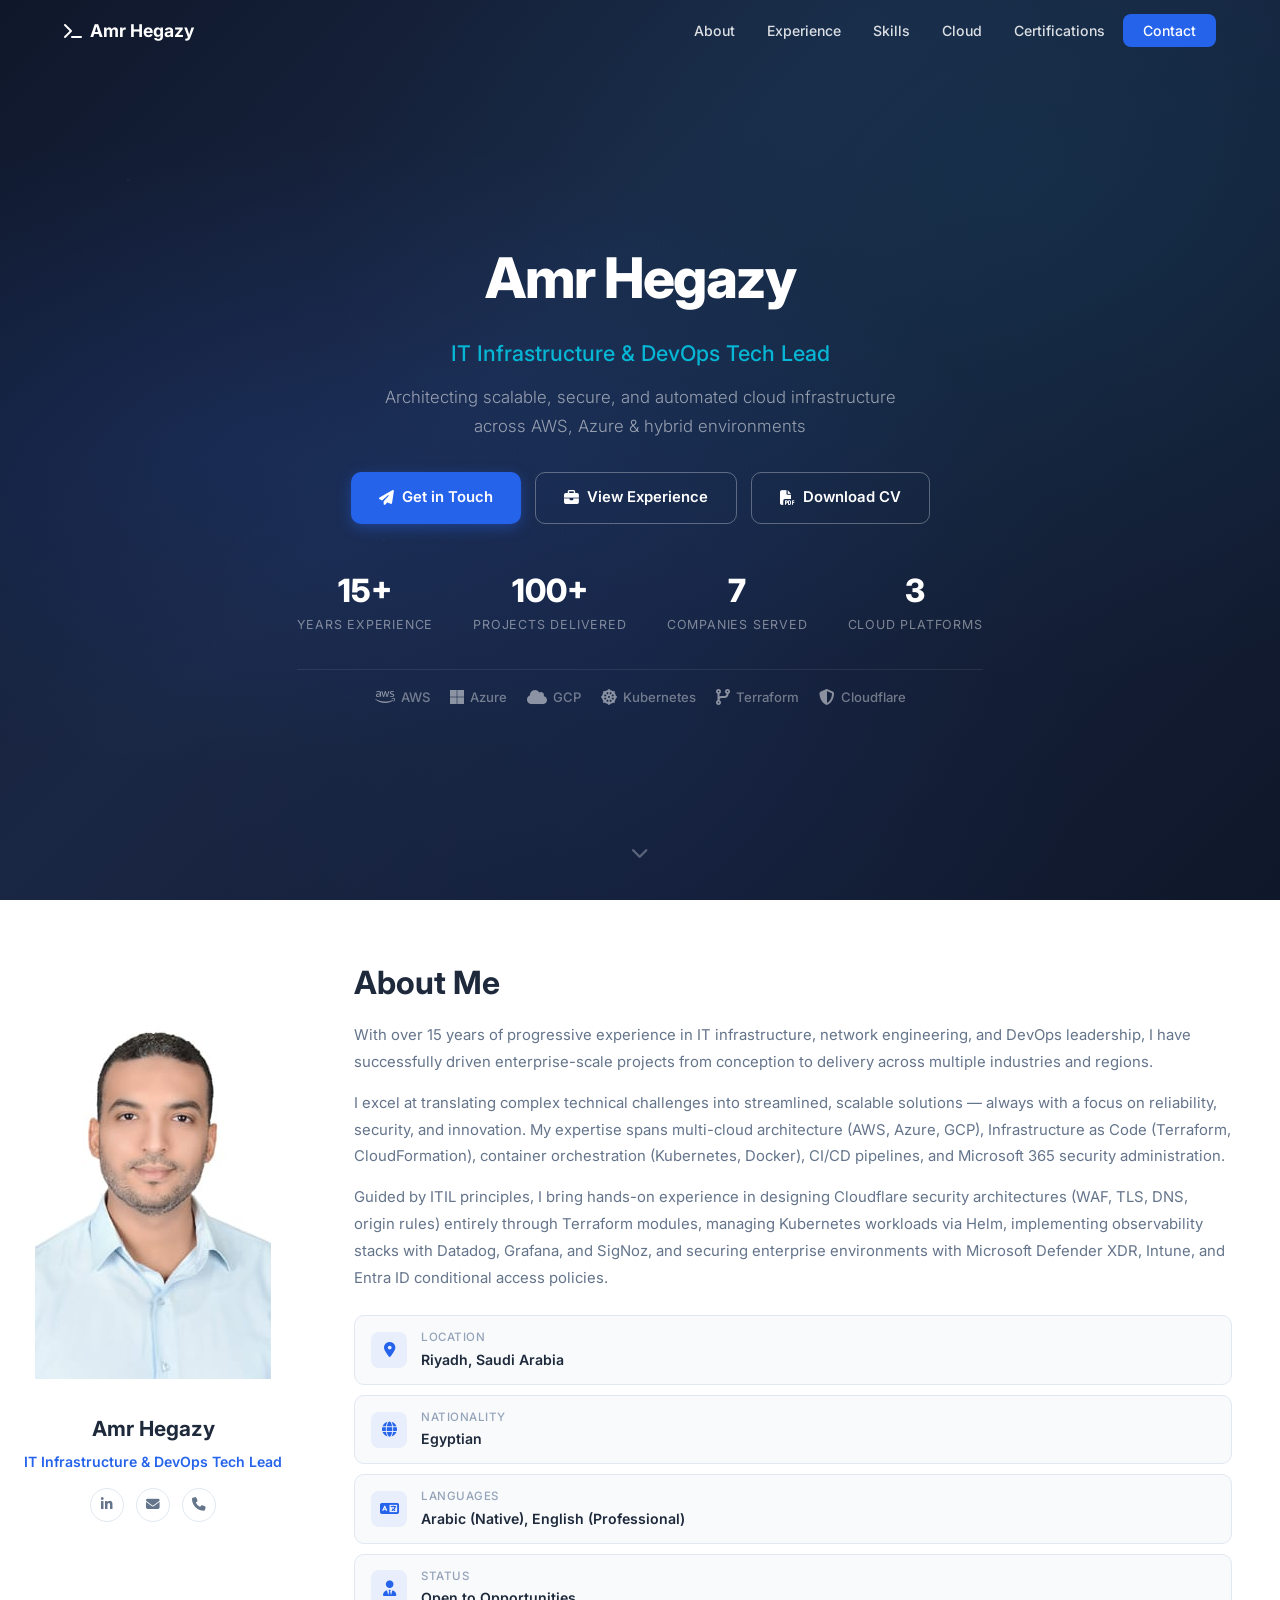
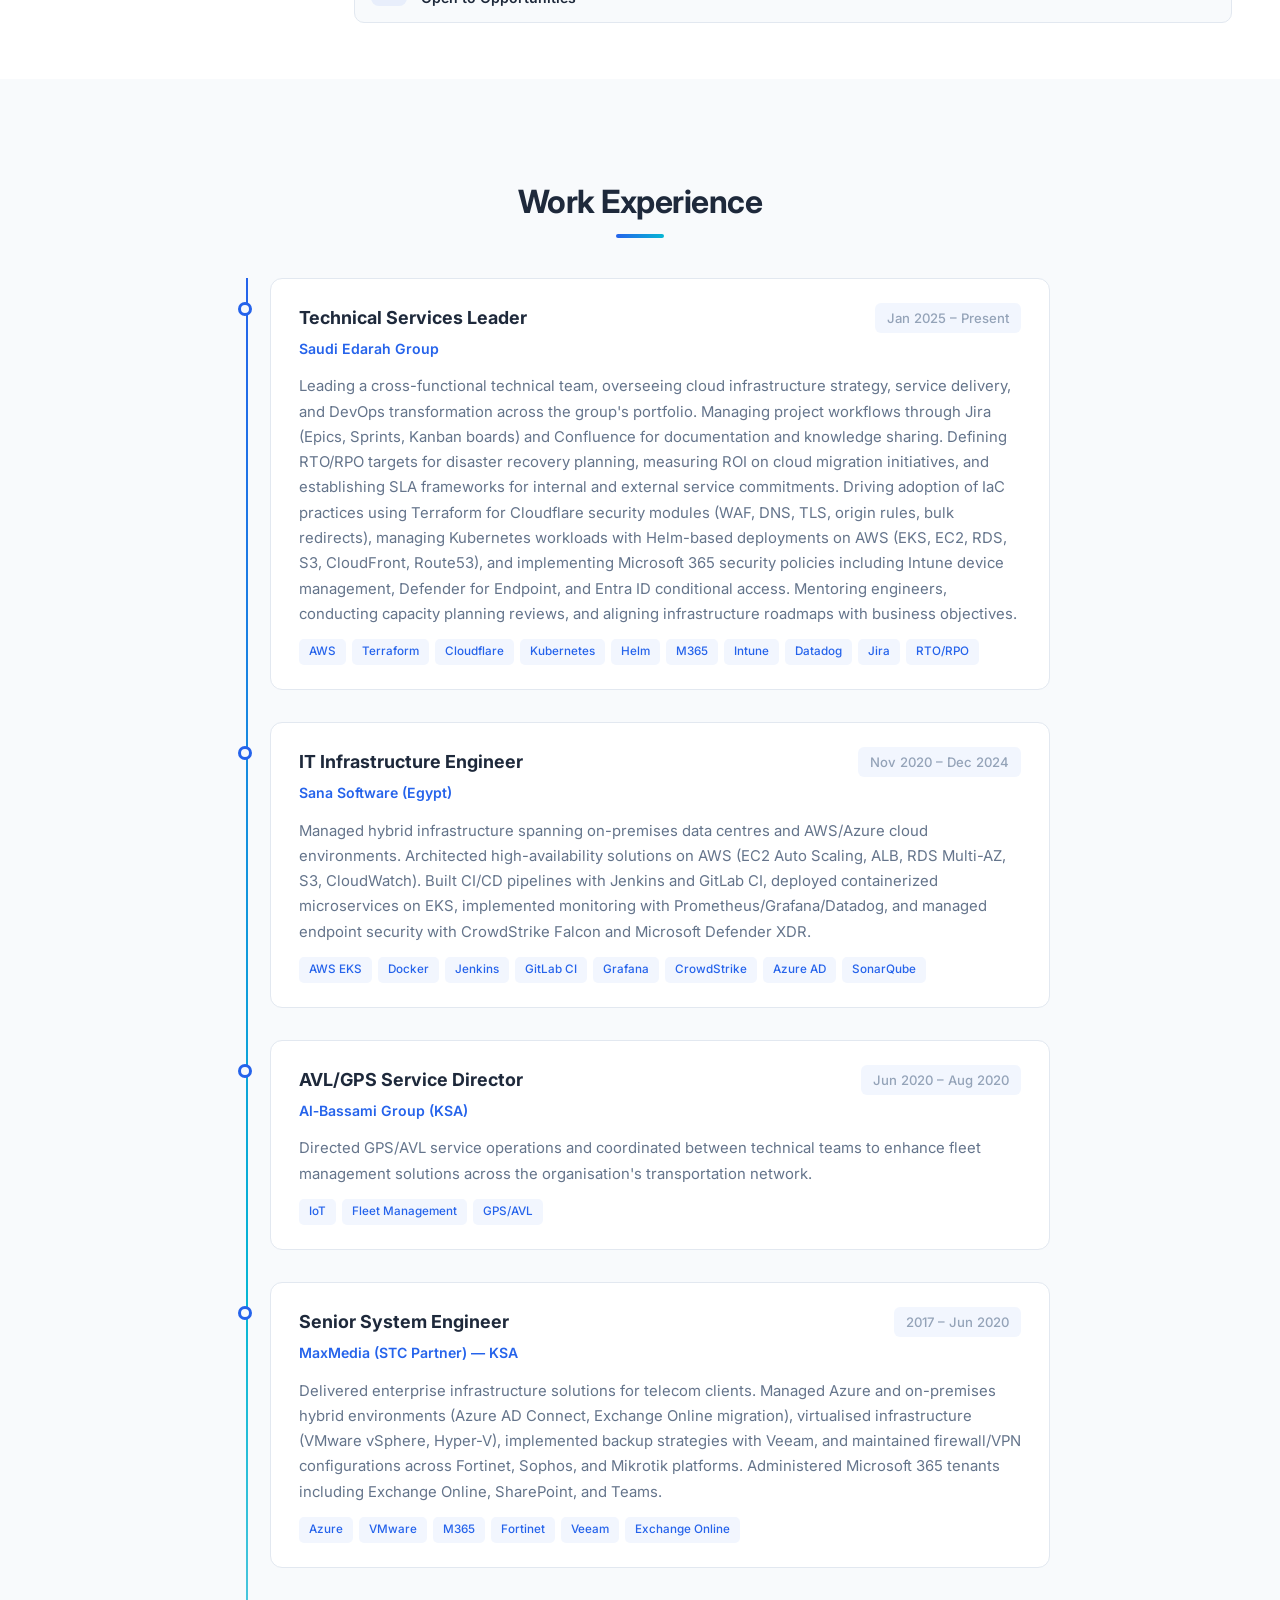
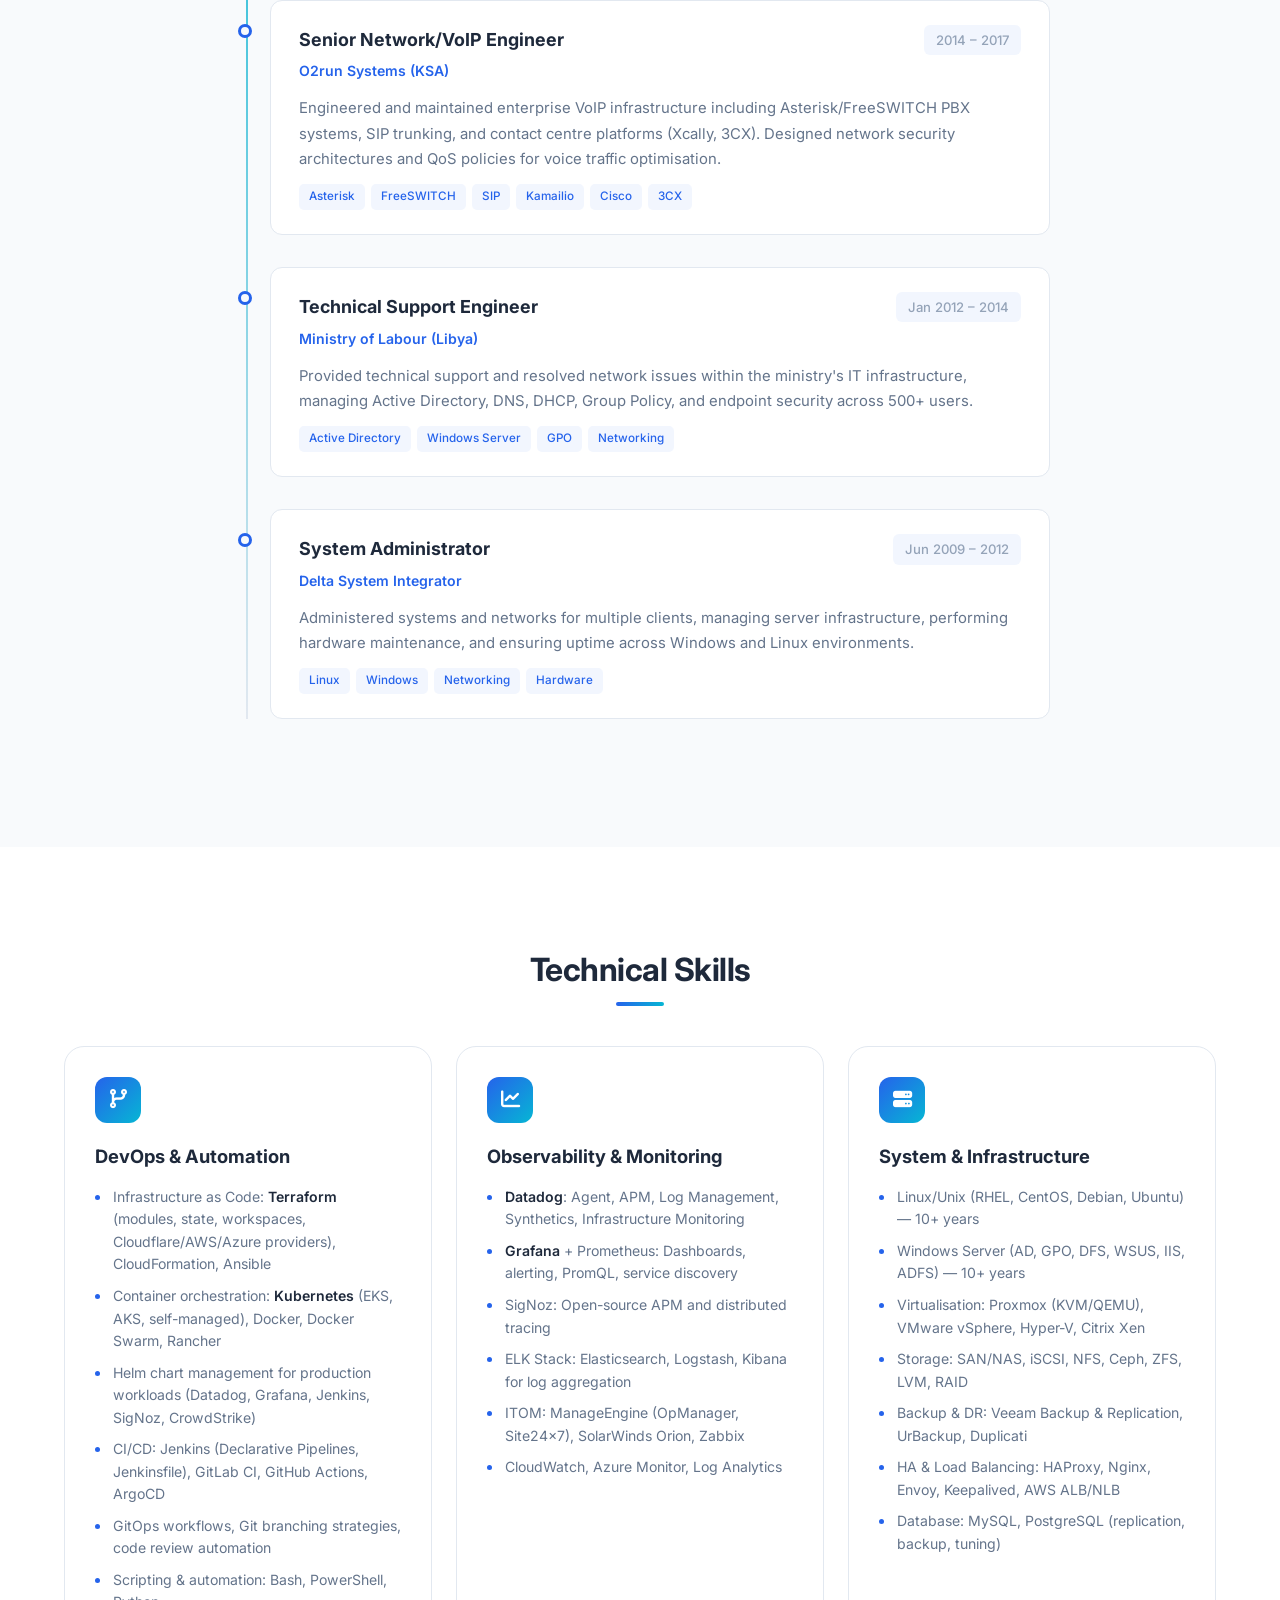
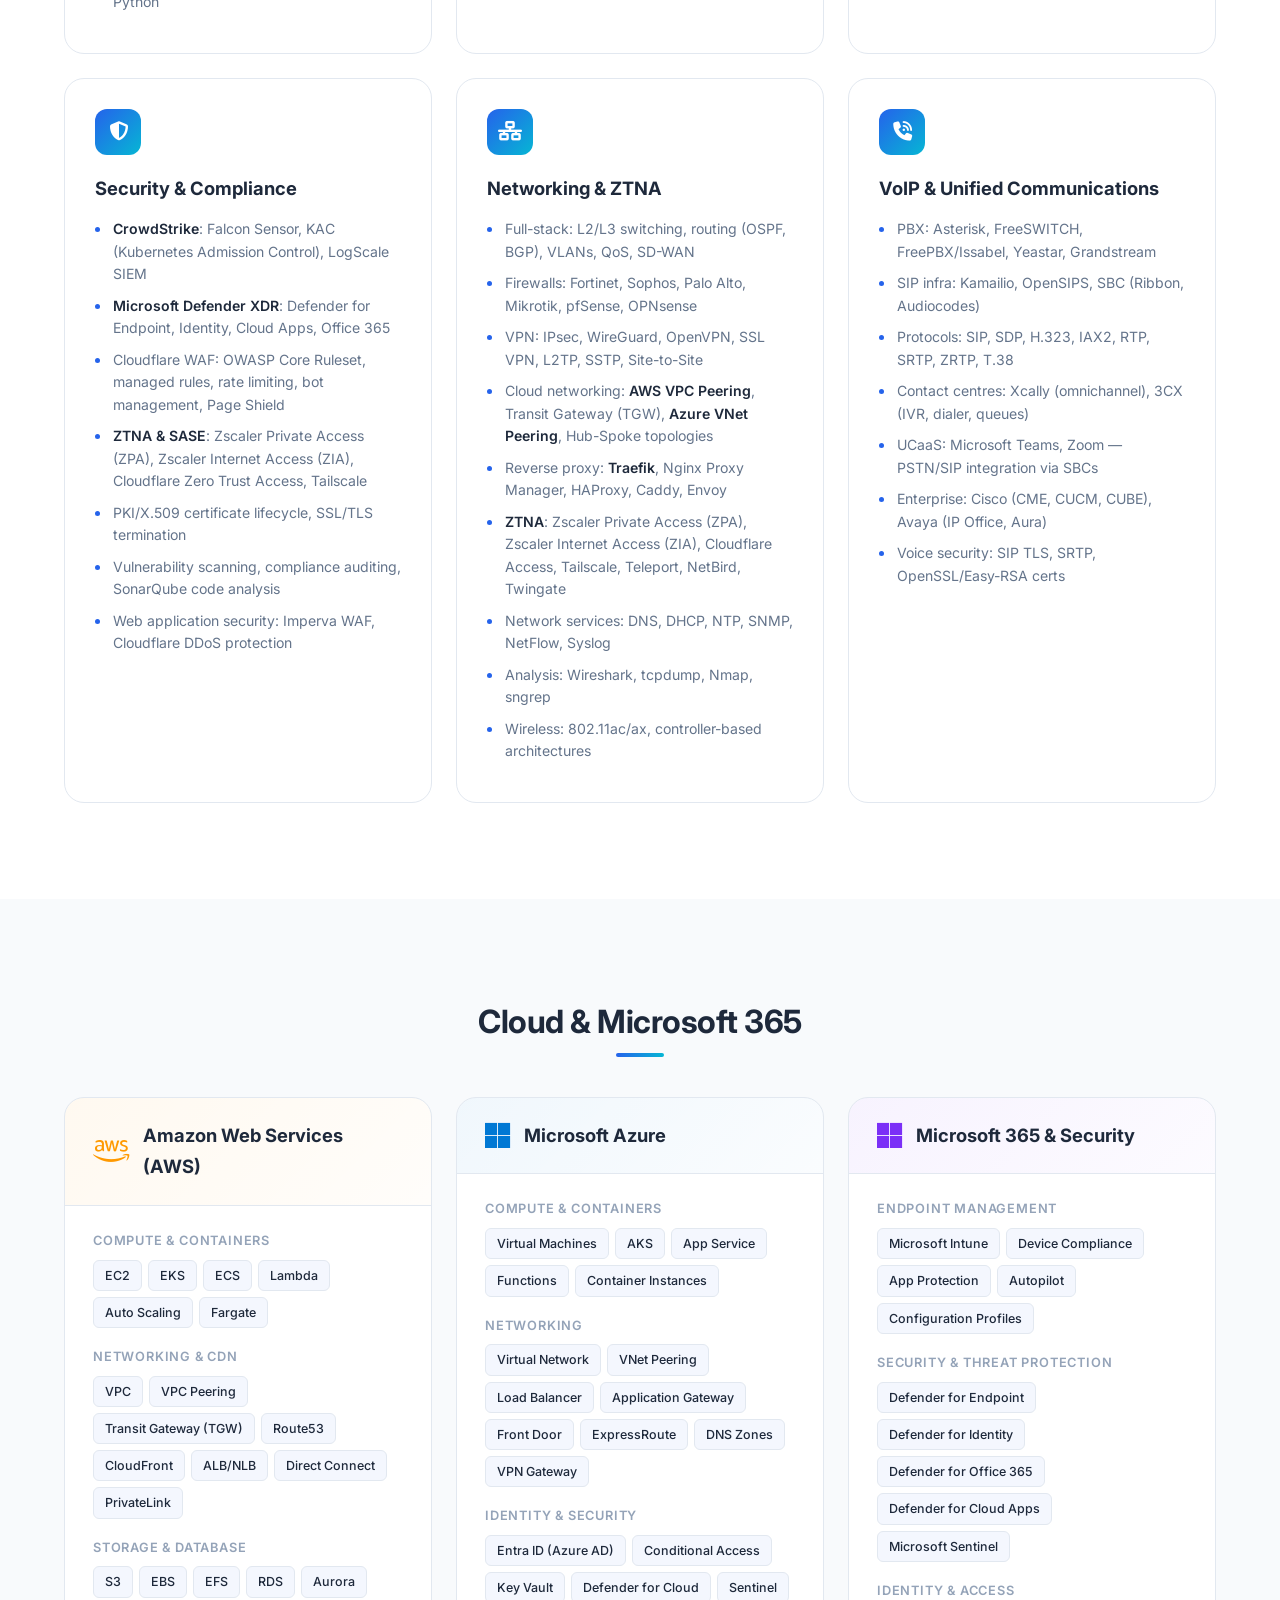
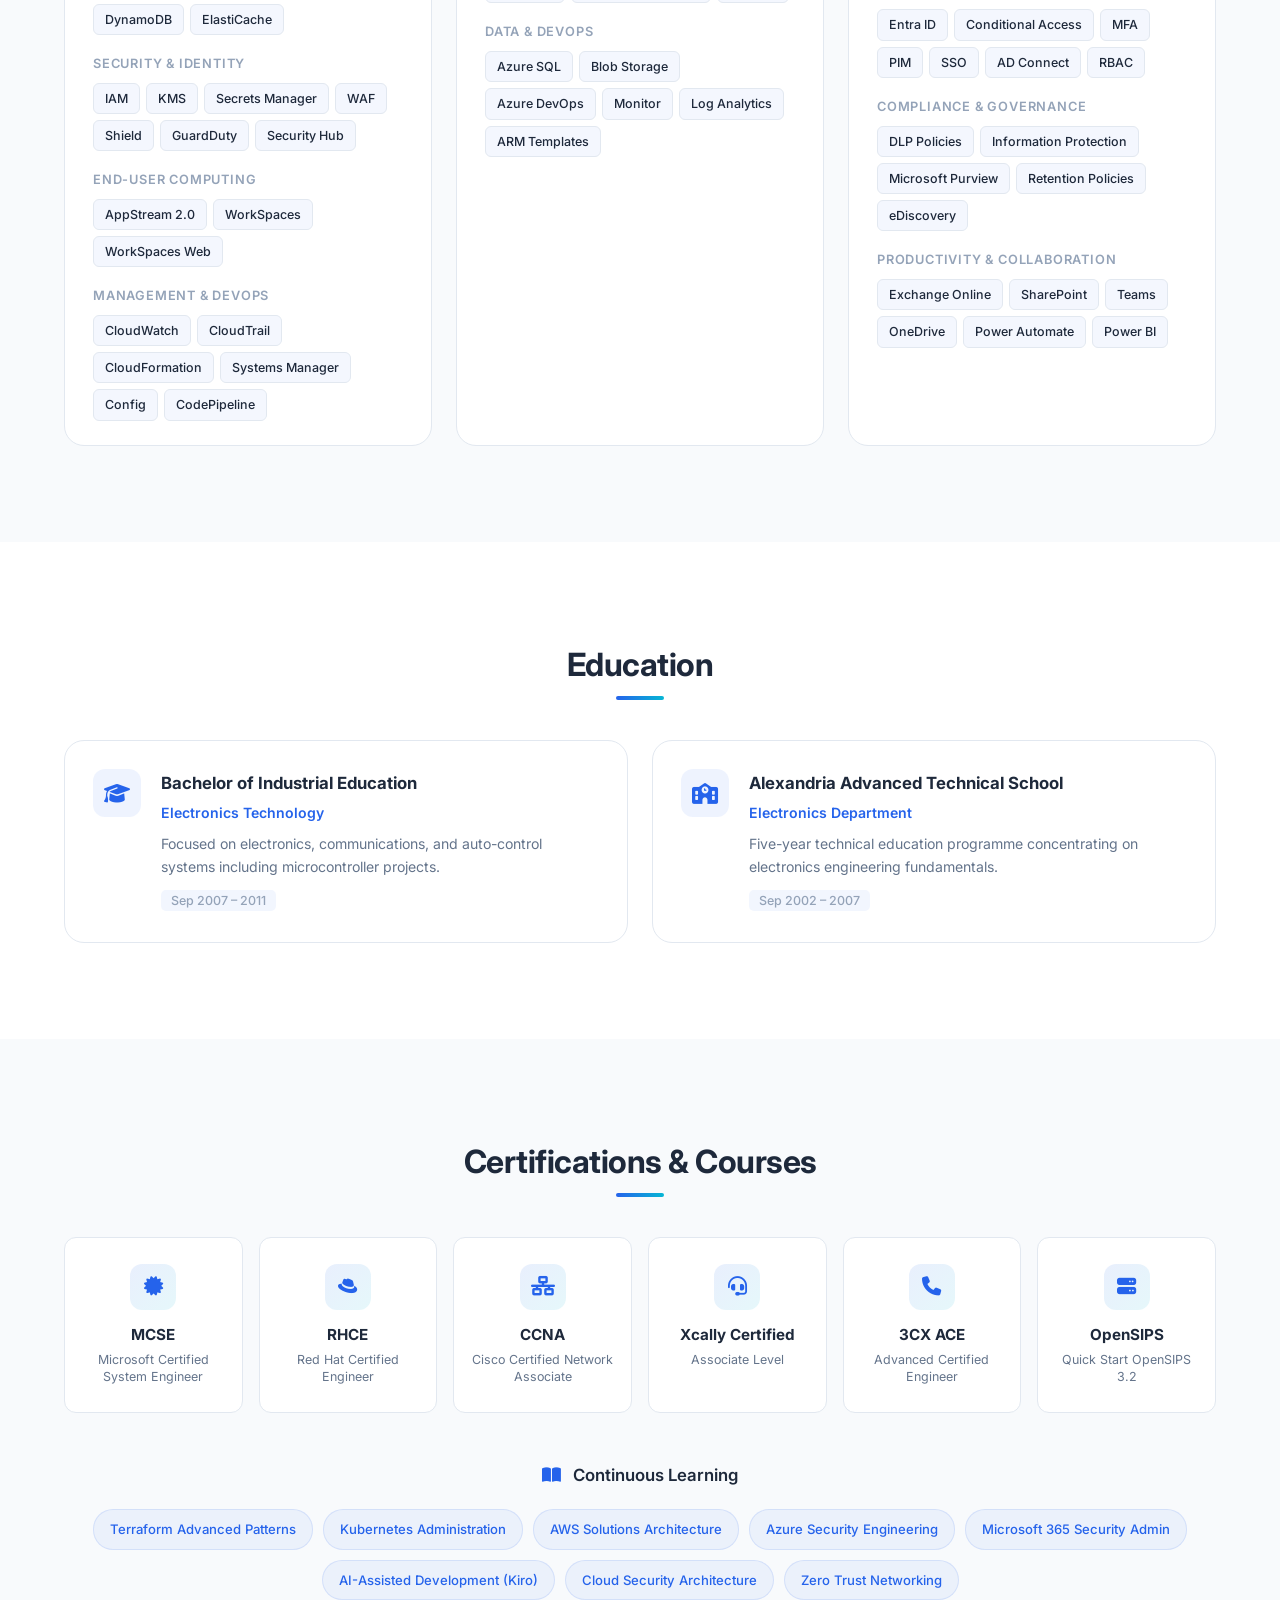
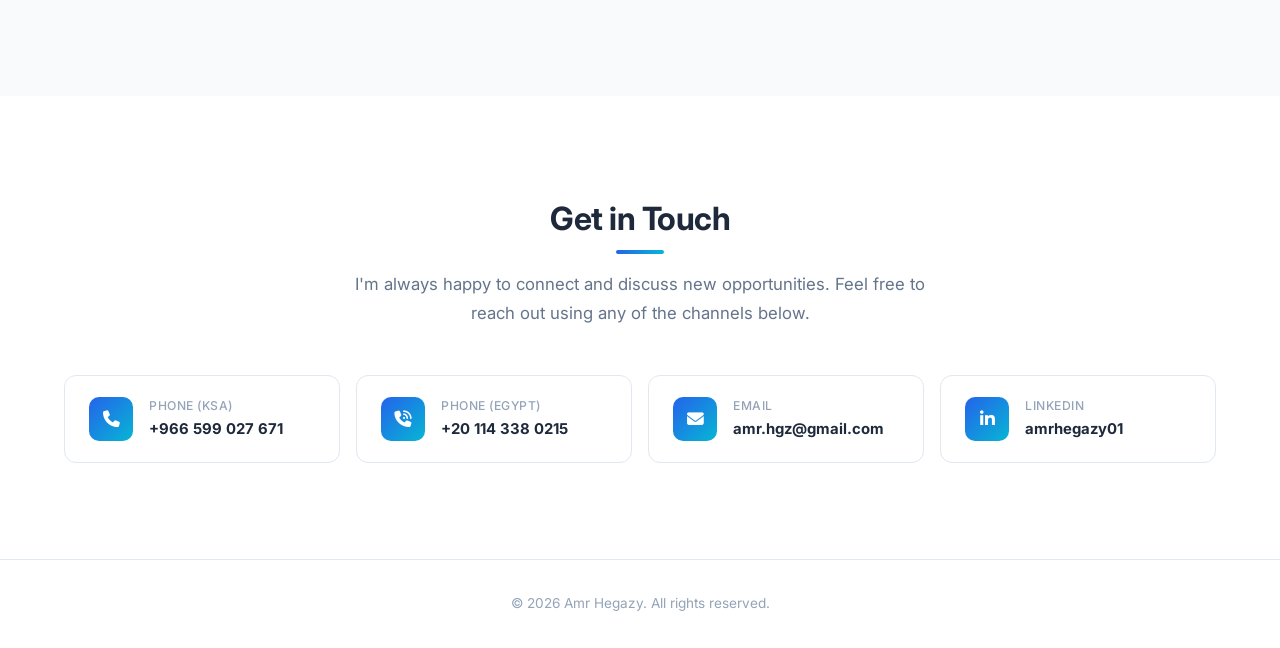
==== commit 81a30c85: "v1.1: Professional UI, Cloud skills, ATS PDF, mobile responsive, team management with Jira/Confluenc" ====
--- a/index.html
+++ b/index.html
@@ -111,10 +111,10 @@
           <div class="timeline-marker"></div>
           <div class="timeline-content">
             <div class="timeline-header">
-              <div><h3>Senior IT Infrastructure Engineer</h3><span class="company">Sana Software (Egypt)</span></div>
+              <div><h3>IT Infrastructure Engineer</h3><span class="company">Sana Software (Egypt)</span></div>
               <span class="date">Nov 2020 – Dec 2024</span>
             </div>
-            <p>As a Senior Infrastructure Engineer, I bring extensive expertise in networking, VoIP, cloud solutions, security, firewall management, Linux servers, virtualization, and IT automation. I specialize in designing, implementing, and maintaining secure, high-performance, and scalable IT infrastructures that support business growth and operational efficiency. My experience extends to cloud platforms (Azure, AWS), where I design infrastructure solutions, implement Infrastructure as Code (IaC), and ensure application scalability and reliability. My skill set includes virtualization technologies, Docker, Kubernetes, and cloud-native applications, enabling seamless deployment and orchestration of modern workloads. I have a strong background in firewall and network security management, ensuring IT environments remain resilient against cyber threats. Additionally, I leverage automation tools and scripting to optimize IT operations, reduce manual overhead, and enhance system reliability. With a deep understanding of cybersecurity, cloud computing, and modern infrastructure solutions, I drive strategic IT initiatives that align with business objectives, focusing on innovation, performance optimization, and proactive security.</p>
+            <p>Managed hybrid infrastructure spanning on-premises data centres and AWS/Azure cloud environments. Architected high-availability solutions on AWS (EC2 Auto Scaling, ALB, RDS Multi-AZ, S3, CloudWatch). Built CI/CD pipelines with Jenkins and GitLab CI, deployed containerized microservices on EKS, implemented monitoring with Prometheus/Grafana/Datadog, and managed endpoint security with CrowdStrike Falcon and Microsoft Defender XDR.</p>
             <div class="tech-tags">
               <span>AWS EKS</span><span>Docker</span><span>Jenkins</span><span>GitLab CI</span><span>Grafana</span><span>CrowdStrike</span><span>Azure AD</span><span>SonarQube</span>
             </div>
